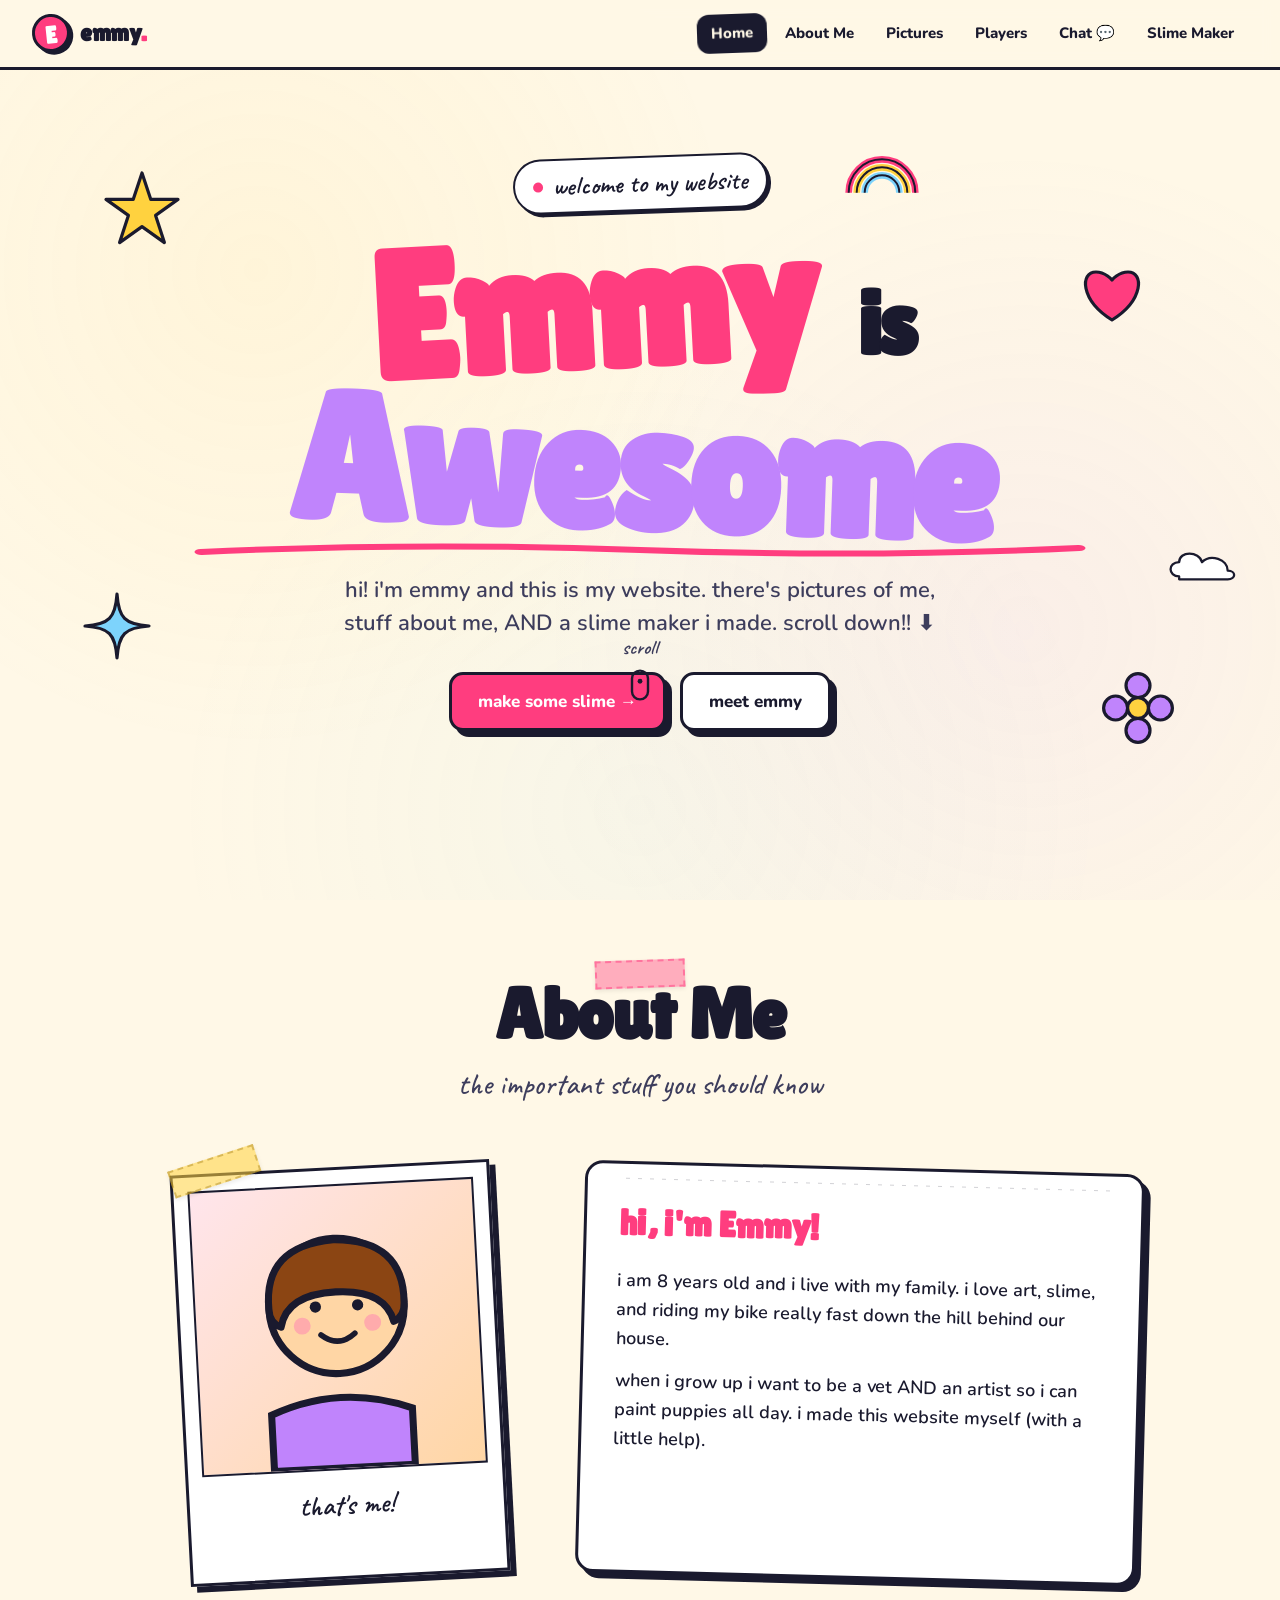
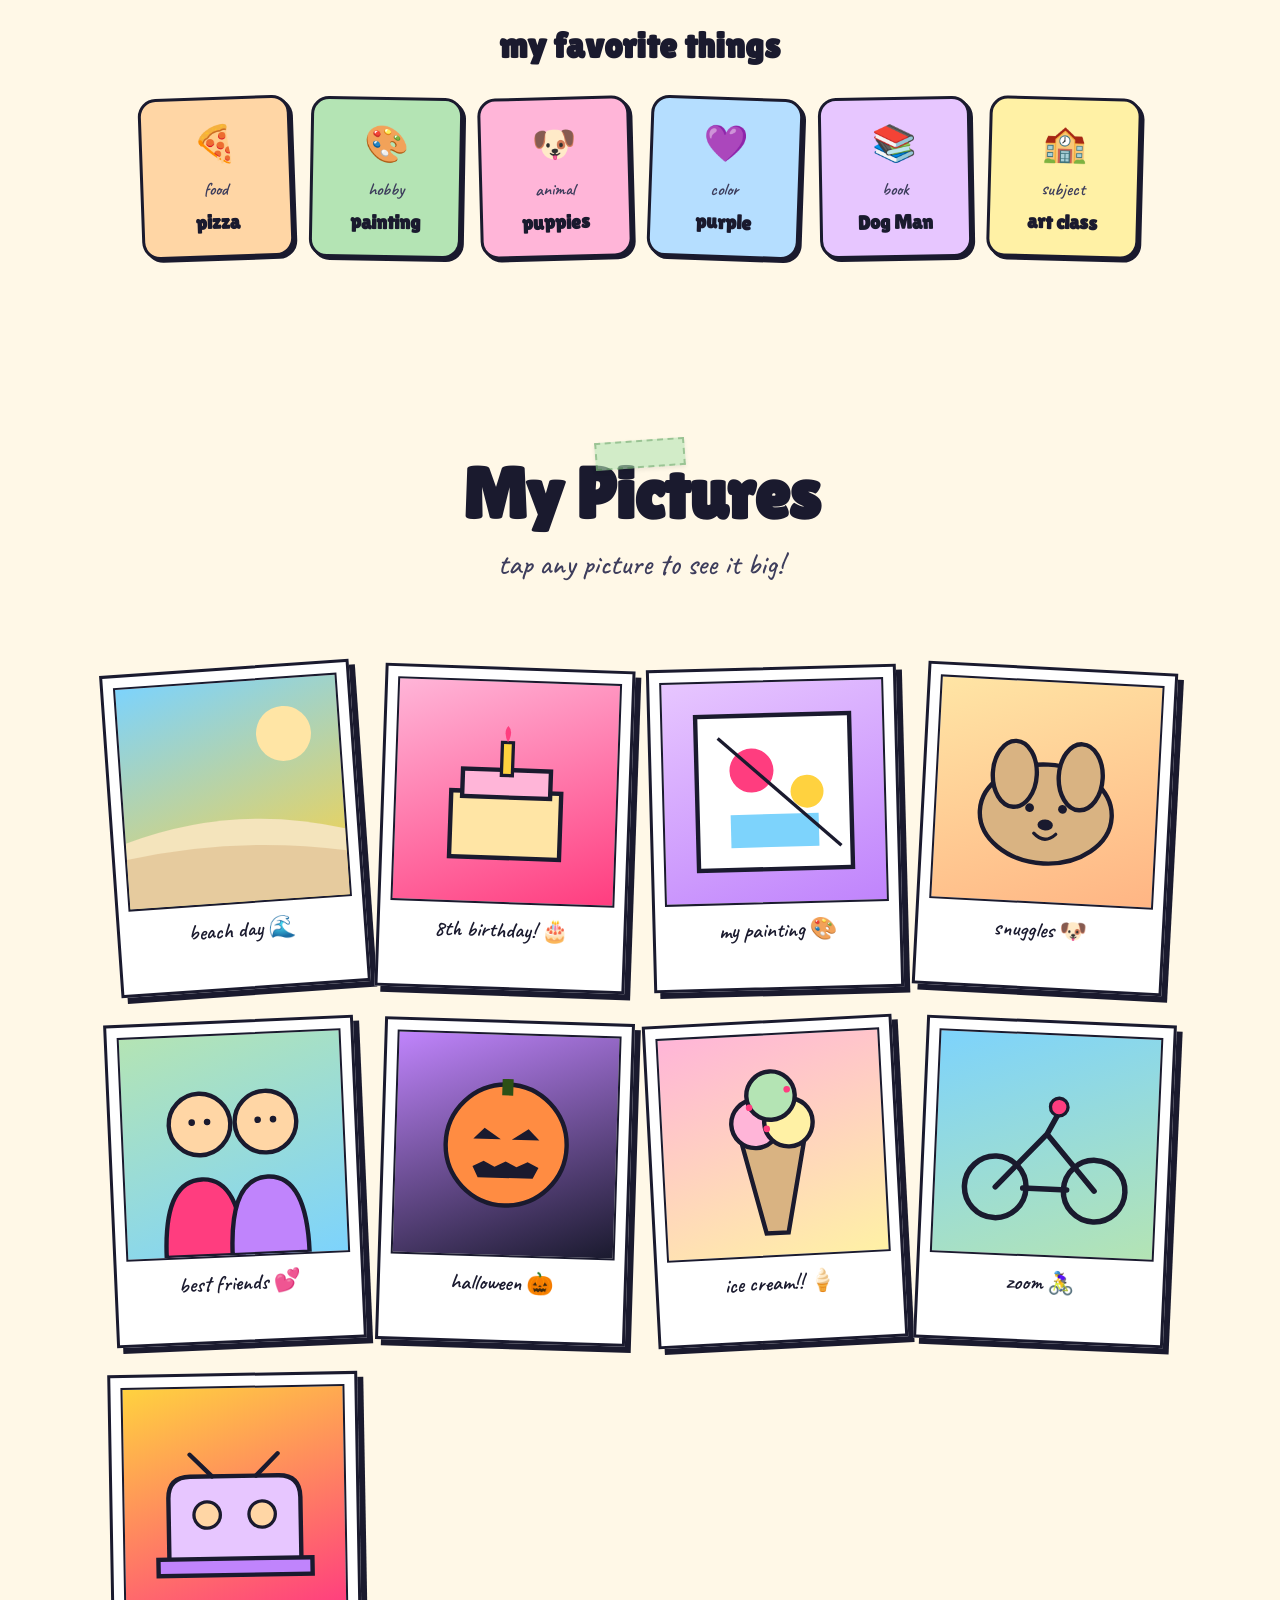
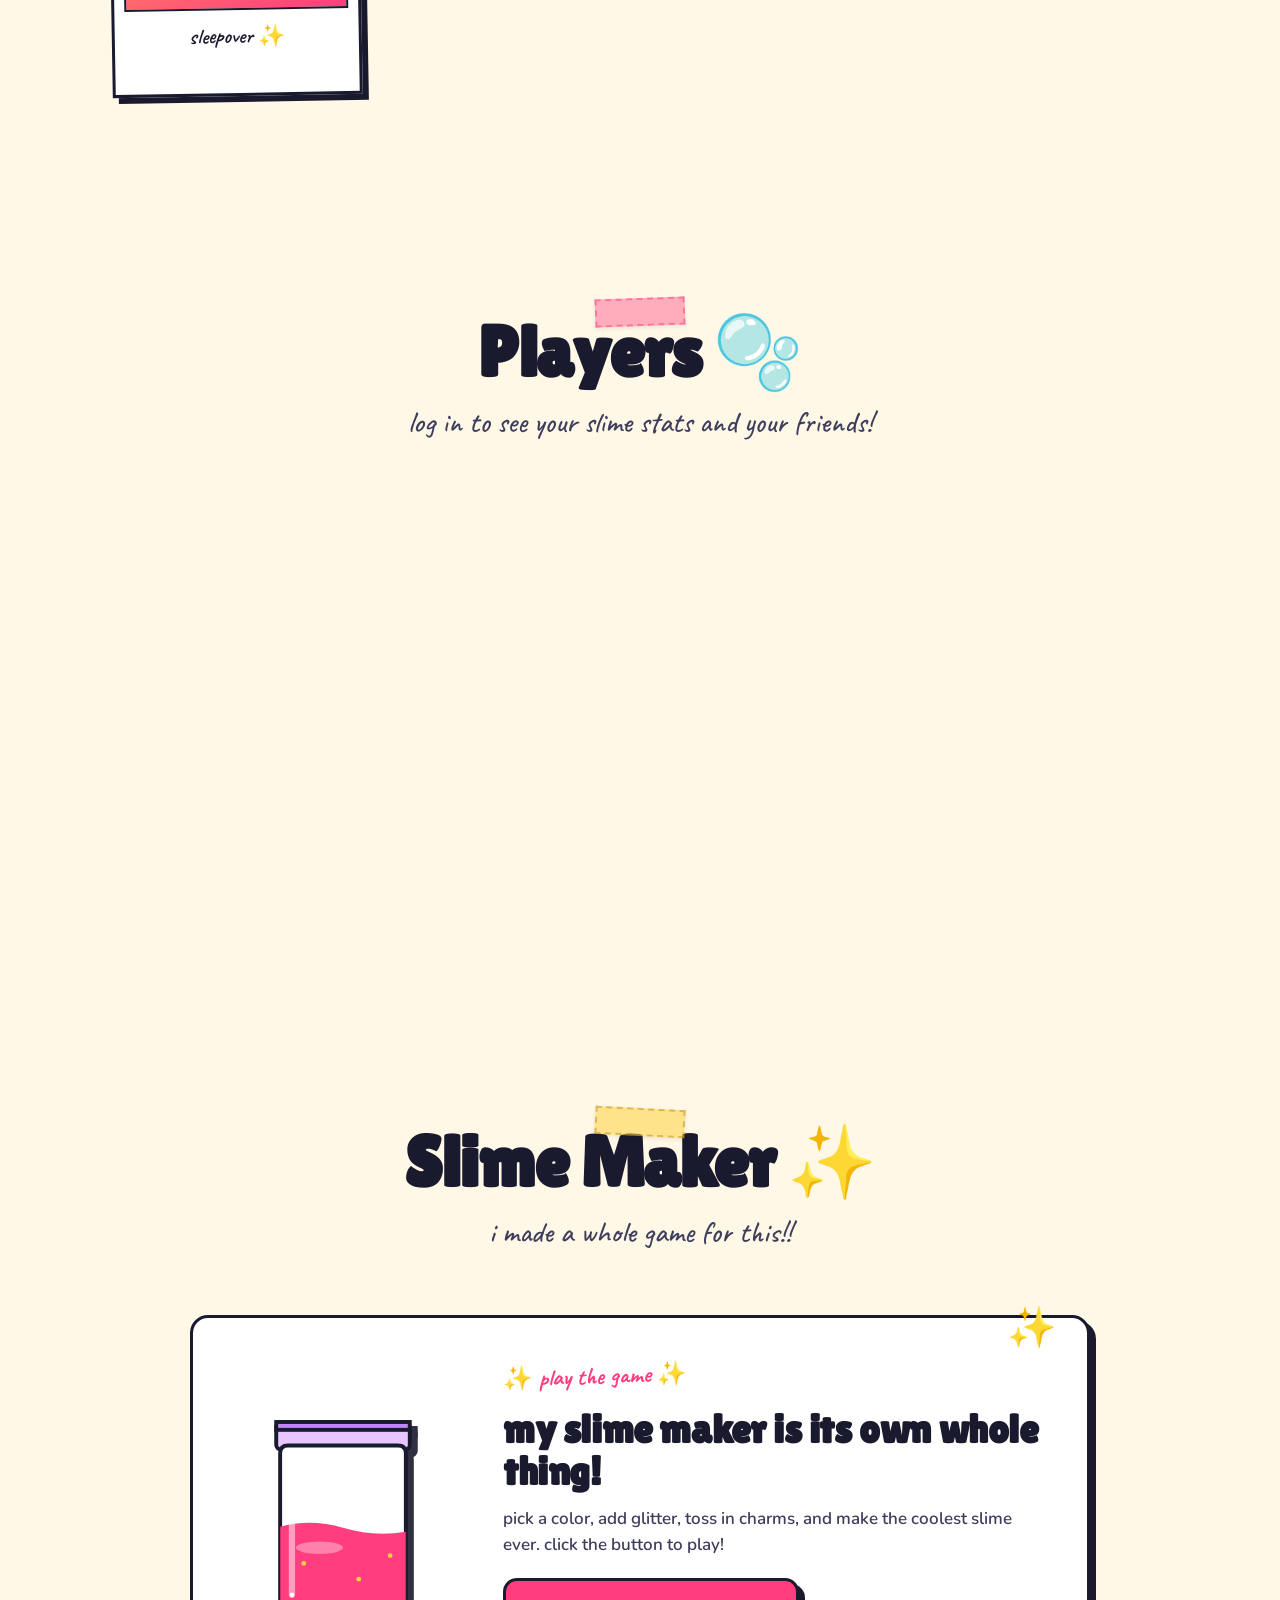
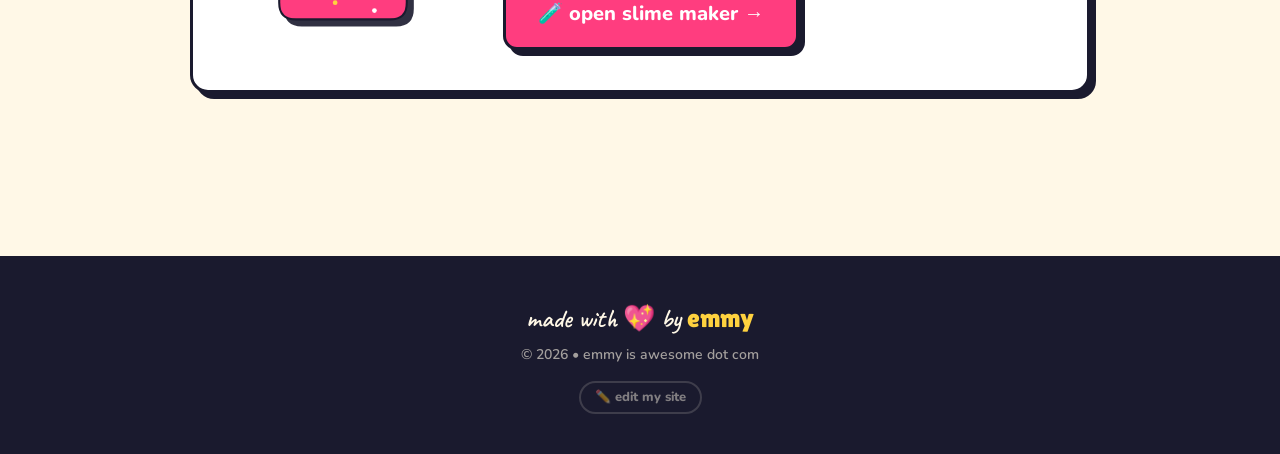
==== index.html @ 5c7ddea9 "Add realtime friends chat at /chat A Discord-style chat for logged-in friends, same name+code login," ====
<!doctype html>
<html lang="en">
<head>
<meta charset="utf-8" />
<meta name="viewport" content="width=device-width, initial-scale=1" />
<title>Emmy is Awesome ✨</title>
<link rel="preconnect" href="https://fonts.googleapis.com">
<link rel="preconnect" href="https://fonts.gstatic.com" crossorigin>
<link rel="stylesheet" href="https://fonts.googleapis.com/css2?family=Lilita+One&family=Nunito:wght@400;600;700;800&family=Caveat:wght@500;700&display=swap">
<link rel="stylesheet" href="styles.css">
</head>
<body>

<!-- Decorative paper grain -->
<div class="paper" aria-hidden="true"></div>

<!-- Nav -->
<nav class="nav">
  <a href="#home" class="nav-logo">
    <span class="nav-logo-badge">E</span>
    <span>emmy<span class="nav-logo-dot">.</span></span>
  </a>
  <ul class="nav-links">
    <li><a href="#home" data-nav="home">Home</a></li>
    <li><a href="#about" data-nav="about">About Me</a></li>
    <li><a href="#pictures" data-nav="pictures">Pictures</a></li>
    <li><a href="#players" data-nav="players">Players</a></li>
    <li><a href="/chat" data-nav="chat">Chat 💬</a></li>
    <li><a href="/slimemaker" data-nav="slime">Slime Maker</a></li>
  </ul>
  <button class="nav-toggle" aria-label="Menu">
    <span></span><span></span><span></span>
  </button>
</nav>

<!-- ============================================= HOME ============================================= -->
<section id="home" class="page page-home" data-screen-label="01 Home">
  <!-- floating stickers -->
  <div class="float-stickers" aria-hidden="true">
    <svg class="st st-star" viewBox="0 0 100 100"><path d="M50 5 L61 38 L95 38 L67 58 L78 92 L50 72 L22 92 L33 58 L5 38 L39 38 Z" fill="#FFD23F" stroke="#1a1a2e" stroke-width="4" stroke-linejoin="round"/></svg>
    <svg class="st st-heart" viewBox="0 0 100 100"><path d="M50 85 C 10 60 10 25 30 25 C 42 25 50 35 50 35 C 50 35 58 25 70 25 C 90 25 90 60 50 85 Z" fill="#FF3D7F" stroke="#1a1a2e" stroke-width="4" stroke-linejoin="round"/></svg>
    <svg class="st st-sparkle" viewBox="0 0 100 100"><path d="M50 10 C 52 40 60 48 90 50 C 60 52 52 60 50 90 C 48 60 40 52 10 50 C 40 48 48 40 50 10 Z" fill="#7DD3FC" stroke="#1a1a2e" stroke-width="4" stroke-linejoin="round"/></svg>
    <svg class="st st-flower" viewBox="0 0 100 100">
      <circle cx="50" cy="22" r="15" fill="#C084FC" stroke="#1a1a2e" stroke-width="4"/>
      <circle cx="78" cy="50" r="15" fill="#C084FC" stroke="#1a1a2e" stroke-width="4"/>
      <circle cx="50" cy="78" r="15" fill="#C084FC" stroke="#1a1a2e" stroke-width="4"/>
      <circle cx="22" cy="50" r="15" fill="#C084FC" stroke="#1a1a2e" stroke-width="4"/>
      <circle cx="50" cy="50" r="13" fill="#FFD23F" stroke="#1a1a2e" stroke-width="4"/>
    </svg>
    <svg class="st st-rainbow" viewBox="0 0 120 70">
      <path d="M10 60 A 50 50 0 0 1 110 60" fill="none" stroke="#FF3D7F" stroke-width="10"/>
      <path d="M22 60 A 38 38 0 0 1 98 60" fill="none" stroke="#FFD23F" stroke-width="10"/>
      <path d="M34 60 A 26 26 0 0 1 86 60" fill="none" stroke="#7DD3FC" stroke-width="10"/>
      <path d="M10 60 A 50 50 0 0 1 110 60 M22 60 A 38 38 0 0 1 98 60 M34 60 A 26 26 0 0 1 86 60" fill="none" stroke="#1a1a2e" stroke-width="3"/>
    </svg>
    <svg class="st st-cloud" viewBox="0 0 140 80">
      <path d="M30 60 C 10 60 10 35 30 35 C 30 15 65 15 70 35 C 85 20 115 30 115 50 C 130 50 130 65 115 65 L 30 65 Z" fill="#fff" stroke="#1a1a2e" stroke-width="4" stroke-linejoin="round"/>
    </svg>
  </div>

  <div class="home-inner">
    <p class="home-kicker">
      <span class="home-kicker-dot"></span>
      <span data-cms="home.kicker">welcome to my website</span>
    </p>
    <h1 class="home-title" aria-label="Emmy is awesome">
      <span class="word w1">Emmy</span>
      <span class="word w2">is</span>
      <span class="word w3">Awesome</span>
      <svg class="home-underline" viewBox="0 0 400 20" preserveAspectRatio="none"><path d="M5 12 Q 100 2, 200 10 T 395 8" fill="none" stroke="#FF3D7F" stroke-width="6" stroke-linecap="round"/></svg>
    </h1>
    <p class="home-sub" data-cms="home.subtitle">hi! i'm emmy and this is my website. there's pictures of me, stuff about me, AND a slime maker i made. scroll down!! ⬇</p>

    <div class="home-ctas">
      <a href="/slimemaker" class="btn btn-primary" data-cms="home.ctaPrimary">make some slime →</a>
      <a href="#about" class="btn btn-ghost" data-cms="home.ctaGhost">meet emmy</a>
    </div>

    <!-- scroll hint -->
    <div class="scroll-hint" aria-hidden="true">
      <span>scroll</span>
      <svg viewBox="0 0 24 40"><rect x="2" y="2" width="20" height="36" rx="10" fill="none" stroke="#1a1a2e" stroke-width="3"/><circle cx="12" cy="12" r="3" fill="#1a1a2e"><animate attributeName="cy" values="12;24;12" dur="1.8s" repeatCount="indefinite"/></circle></svg>
    </div>
  </div>
</section>

<!-- ============================================= ABOUT ============================================= -->
<section id="about" class="page page-about" data-screen-label="02 About">
  <div class="section-head reveal">
    <span class="tape tape-pink"></span>
    <h2 class="section-title" data-cms="about.title">About Me</h2>
    <p class="section-dek" data-cms="about.dek">the important stuff you should know</p>
  </div>

  <div class="about-grid">
    <!-- Big polaroid -->
    <div class="about-photo reveal" style="--r: -3deg">
      <div class="polaroid">
        <div class="polaroid-img" data-cms-img="about.polaroidImage" style="background: linear-gradient(135deg,#FFE5EC,#FFD6A5);">
          <svg viewBox="0 0 200 200" class="placeholder-girl">
            <circle cx="100" cy="85" r="48" fill="#FFD6A5" stroke="#1a1a2e" stroke-width="5"/>
            <path d="M52 85 Q 50 40 100 38 Q 150 40 148 85 Q 148 95 140 98 Q 135 75 100 75 Q 65 75 60 98 Q 52 95 52 85 Z" fill="#8B4513" stroke="#1a1a2e" stroke-width="5" stroke-linejoin="round"/>
            <circle cx="85" cy="85" r="4" fill="#1a1a2e"/>
            <circle cx="115" cy="85" r="4" fill="#1a1a2e"/>
            <path d="M88 105 Q 100 115 112 105" fill="none" stroke="#1a1a2e" stroke-width="4" stroke-linecap="round"/>
            <circle cx="75" cy="98" r="6" fill="#FF99B0" opacity="0.7"/>
            <circle cx="125" cy="98" r="6" fill="#FF99B0" opacity="0.7"/>
            <path d="M50 200 L 50 160 Q 100 140 150 160 L 150 200 Z" fill="#C084FC" stroke="#1a1a2e" stroke-width="5"/>
          </svg>
        </div>
        <p class="polaroid-caption" data-cms="about.polaroidCaption">that's me!</p>
      </div>
      <span class="tape tape-yellow tl"></span>
    </div>

    <!-- Bio card -->
    <div class="bio-card reveal" style="--r: 1.5deg">
      <h3 data-cms="about.heading">hi, i'm Emmy!</h3>
      <p data-cms="about.bio1">i am 8 years old and i live with my family. i love art, slime, and riding my bike really fast down the hill behind our house.</p>
      <p data-cms="about.bio2">when i grow up i want to be a vet AND an artist so i can paint puppies all day. i made this website myself (with a little help).</p>
    </div>

    <!-- Favorites grid -->
    <div class="favorites reveal">
      <h3 class="fav-title" data-cms="about.favTitle">my favorite things</h3>
      <div class="fav-grid">
        <div class="fav" style="--c:#FFD6A5; --r:-2deg"><span class="fav-emoji" data-cms="about.favs.0.emoji">🍕</span><span class="fav-label" data-cms="about.favs.0.label">food</span><span class="fav-value" data-cms="about.favs.0.value">pizza</span></div>
        <div class="fav" style="--c:#B4E4B4; --r:1deg"><span class="fav-emoji" data-cms="about.favs.1.emoji">🎨</span><span class="fav-label" data-cms="about.favs.1.label">hobby</span><span class="fav-value" data-cms="about.favs.1.value">painting</span></div>
        <div class="fav" style="--c:#FFB5D8; --r:-1.5deg"><span class="fav-emoji" data-cms="about.favs.2.emoji">🐶</span><span class="fav-label" data-cms="about.favs.2.label">animal</span><span class="fav-value" data-cms="about.favs.2.value">puppies</span></div>
        <div class="fav" style="--c:#B5DEFF; --r:2deg"><span class="fav-emoji" data-cms="about.favs.3.emoji">💜</span><span class="fav-label" data-cms="about.favs.3.label">color</span><span class="fav-value" data-cms="about.favs.3.value">purple</span></div>
        <div class="fav" style="--c:#E7C6FF; --r:-1deg"><span class="fav-emoji" data-cms="about.favs.4.emoji">📚</span><span class="fav-label" data-cms="about.favs.4.label">book</span><span class="fav-value" data-cms="about.favs.4.value">Dog Man</span></div>
        <div class="fav" style="--c:#FFF1A5; --r:1.5deg"><span class="fav-emoji" data-cms="about.favs.5.emoji">🏫</span><span class="fav-label" data-cms="about.favs.5.label">subject</span><span class="fav-value" data-cms="about.favs.5.value">art class</span></div>
      </div>
    </div>
  </div>
</section>

<!-- ============================================= PICTURES ============================================= -->
<section id="pictures" class="page page-pictures" data-screen-label="03 Pictures">
  <div class="section-head reveal">
    <span class="tape tape-mint"></span>
    <h2 class="section-title" data-cms="pictures.title">My Pictures</h2>
    <p class="section-dek" data-cms="pictures.dek">tap any picture to see it big!</p>
  </div>

  <div class="sticker-gallery">
    <!-- 9 placeholder photos with different playful backgrounds -->
    <figure class="photo reveal" style="--r:-4deg" data-caption="me at the beach!">
      <div class="photo-inner" data-cms-img="pictures.photos.0.image" style="background:linear-gradient(160deg,#7DD3FC 0%, #FFD23F 100%);">
        <svg viewBox="0 0 200 200"><circle cx="150" cy="50" r="25" fill="#FFE5A5"/><path d="M0 140 Q 100 110 200 140 L 200 200 L 0 200 Z" fill="#F4E4BC"/><path d="M0 155 Q 100 140 200 160 L 200 200 L 0 200 Z" fill="#D9B382" opacity="0.5"/></svg>
      </div>
      <figcaption data-cms="pictures.photos.0.caption">beach day 🌊</figcaption>
    </figure>

    <figure class="photo reveal" style="--r:2deg" data-caption="my birthday cake">
      <div class="photo-inner" data-cms-img="pictures.photos.1.image" style="background:linear-gradient(160deg,#FFB5D8,#FF3D7F);">
        <svg viewBox="0 0 200 200"><rect x="50" y="100" width="100" height="60" fill="#FFE5A5" stroke="#1a1a2e" stroke-width="4"/><rect x="60" y="80" width="80" height="25" fill="#FFB5D8" stroke="#1a1a2e" stroke-width="4"/><rect x="95" y="55" width="10" height="30" fill="#FFD23F" stroke="#1a1a2e" stroke-width="3"/><path d="M100 55 Q 95 45 100 40 Q 105 45 100 55 Z" fill="#FF3D7F"/></svg>
      </div>
      <figcaption data-cms="pictures.photos.1.caption">8th birthday! 🎂</figcaption>
    </figure>

    <figure class="photo reveal" style="--r:-1.5deg" data-caption="art i made">
      <div class="photo-inner" data-cms-img="pictures.photos.2.image" style="background:linear-gradient(160deg,#E7C6FF,#C084FC);">
        <svg viewBox="0 0 200 200"><rect x="30" y="30" width="140" height="140" fill="#fff" stroke="#1a1a2e" stroke-width="4"/><circle cx="80" cy="80" r="20" fill="#FF3D7F"/><circle cx="130" cy="100" r="15" fill="#FFD23F"/><rect x="60" y="120" width="80" height="30" fill="#7DD3FC"/><path d="M50 50 L 160 150" stroke="#1a1a2e" stroke-width="3"/></svg>
      </div>
      <figcaption data-cms="pictures.photos.2.caption">my painting 🎨</figcaption>
    </figure>

    <figure class="photo reveal" style="--r:3deg" data-caption="puppy snuggles">
      <div class="photo-inner" data-cms-img="pictures.photos.3.image" style="background:linear-gradient(160deg,#FFE5A5,#FFB584);">
        <svg viewBox="0 0 200 200"><ellipse cx="100" cy="120" rx="60" ry="45" fill="#D9B382" stroke="#1a1a2e" stroke-width="4"/><ellipse cx="70" cy="85" rx="20" ry="30" fill="#D9B382" stroke="#1a1a2e" stroke-width="4"/><ellipse cx="130" cy="85" rx="20" ry="30" fill="#D9B382" stroke="#1a1a2e" stroke-width="4"/><circle cx="85" cy="115" r="4" fill="#1a1a2e"/><circle cx="115" cy="115" r="4" fill="#1a1a2e"/><ellipse cx="100" cy="130" rx="7" ry="5" fill="#1a1a2e"/><path d="M90 138 Q 100 148 110 138" fill="none" stroke="#1a1a2e" stroke-width="3" stroke-linecap="round"/></svg>
      </div>
      <figcaption data-cms="pictures.photos.3.caption">snuggles 🐶</figcaption>
    </figure>

    <figure class="photo reveal" style="--r:-2.5deg" data-caption="me and my bestie">
      <div class="photo-inner" data-cms-img="pictures.photos.4.image" style="background:linear-gradient(160deg,#B4E4B4,#7DD3FC);">
        <svg viewBox="0 0 200 200"><circle cx="70" cy="80" r="28" fill="#FFD6A5" stroke="#1a1a2e" stroke-width="4"/><circle cx="130" cy="80" r="28" fill="#FFD6A5" stroke="#1a1a2e" stroke-width="4"/><path d="M35 200 Q 35 130 70 130 Q 105 130 105 200 Z" fill="#FF3D7F" stroke="#1a1a2e" stroke-width="4"/><path d="M95 200 Q 95 130 130 130 Q 165 130 165 200 Z" fill="#C084FC" stroke="#1a1a2e" stroke-width="4"/><circle cx="63" cy="78" r="3" fill="#1a1a2e"/><circle cx="77" cy="78" r="3" fill="#1a1a2e"/><circle cx="123" cy="78" r="3" fill="#1a1a2e"/><circle cx="137" cy="78" r="3" fill="#1a1a2e"/></svg>
      </div>
      <figcaption data-cms="pictures.photos.4.caption">best friends 💕</figcaption>
    </figure>

    <figure class="photo reveal" style="--r:1.8deg" data-caption="halloween!">
      <div class="photo-inner" data-cms-img="pictures.photos.5.image" style="background:linear-gradient(160deg,#C084FC,#1a1a2e);">
        <svg viewBox="0 0 200 200"><circle cx="100" cy="100" r="55" fill="#FF8C42" stroke="#1a1a2e" stroke-width="4"/><polygon points="80,85 95,95 70,95" fill="#1a1a2e"/><polygon points="120,85 130,95 105,95" fill="#1a1a2e"/><path d="M70 120 L 80 115 L 90 120 L 100 115 L 110 120 L 120 115 L 130 120 L 125 130 L 75 130 Z" fill="#1a1a2e"/><rect x="95" y="40" width="10" height="15" fill="#2d5016"/></svg>
      </div>
      <figcaption data-cms="pictures.photos.5.caption">halloween 🎃</figcaption>
    </figure>

    <figure class="photo reveal" style="--r:-3deg" data-caption="ice cream day">
      <div class="photo-inner" data-cms-img="pictures.photos.6.image" style="background:linear-gradient(160deg,#FFB5D8,#FFF1A5);">
        <svg viewBox="0 0 200 200"><path d="M70 90 L 130 90 L 110 180 L 90 180 Z" fill="#D9B382" stroke="#1a1a2e" stroke-width="4"/><circle cx="85" cy="80" r="22" fill="#FFB5D8" stroke="#1a1a2e" stroke-width="4"/><circle cx="115" cy="80" r="22" fill="#FFF1A5" stroke="#1a1a2e" stroke-width="4"/><circle cx="100" cy="55" r="22" fill="#B4E4B4" stroke="#1a1a2e" stroke-width="4"/><circle cx="80" cy="65" r="3" fill="#FF3D7F"/><circle cx="115" cy="50" r="3" fill="#FF3D7F"/><circle cx="95" cy="85" r="3" fill="#FF3D7F"/></svg>
      </div>
      <figcaption data-cms="pictures.photos.6.caption">ice cream!! 🍦</figcaption>
    </figure>

    <figure class="photo reveal" style="--r:2.5deg" data-caption="bike ride">
      <div class="photo-inner" data-cms-img="pictures.photos.7.image" style="background:linear-gradient(160deg,#7DD3FC,#B4E4B4);">
        <svg viewBox="0 0 200 200"><circle cx="55" cy="140" r="28" fill="none" stroke="#1a1a2e" stroke-width="5"/><circle cx="145" cy="140" r="28" fill="none" stroke="#1a1a2e" stroke-width="5"/><path d="M55 140 L 100 90 L 145 140 M 100 90 L 110 70 M 80 140 L 120 140" stroke="#1a1a2e" stroke-width="5" fill="none" stroke-linecap="round"/><circle cx="110" cy="65" r="8" fill="#FF3D7F" stroke="#1a1a2e" stroke-width="3"/></svg>
      </div>
      <figcaption data-cms="pictures.photos.7.caption">zoom 🚴‍♀️</figcaption>
    </figure>

    <figure class="photo reveal" style="--r:-1deg" data-caption="sleepover squad">
      <div class="photo-inner" data-cms-img="pictures.photos.8.image" style="background:linear-gradient(160deg,#FFD23F,#FF3D7F);">
        <svg viewBox="0 0 200 200"><path d="M40 160 L 40 100 Q 40 80 60 80 L 140 80 Q 160 80 160 100 L 160 160 Z" fill="#E7C6FF" stroke="#1a1a2e" stroke-width="4"/><rect x="30" y="155" width="140" height="15" fill="#C084FC" stroke="#1a1a2e" stroke-width="4"/><circle cx="75" cy="115" r="12" fill="#FFD6A5" stroke="#1a1a2e" stroke-width="3"/><circle cx="125" cy="115" r="12" fill="#FFD6A5" stroke="#1a1a2e" stroke-width="3"/><path d="M60 60 L 80 80 M 120 80 L 140 60" stroke="#1a1a2e" stroke-width="4" stroke-linecap="round"/></svg>
      </div>
      <figcaption data-cms="pictures.photos.8.caption">sleepover ✨</figcaption>
    </figure>
  </div>
</section>

<!-- ============================================= SLIME ============================================= -->
<!-- ============================================= PLAYERS ============================================= -->
<section id="players" class="page page-players" data-screen-label="04 Players">
  <div class="section-head reveal">
    <span class="tape tape-pink"></span>
    <h2 class="section-title" data-cms="players.title">Players 🫧</h2>
    <p class="section-dek" data-cms="players.dek">log in to see your slime stats and your friends!</p>
  </div>

  <!-- Logged out: same login as the slime game -->
  <div id="players-signin" class="players-card reveal" hidden>
    <h3 class="players-card-title">log in to play &amp; see friends 🌈</h3>
    <p class="players-card-sub">use the same name &amp; code as the slime game!</p>
    <form id="login-form" class="login-form" autocomplete="off">
      <label class="login-label">your name
        <input id="login-username" type="text" maxlength="20" autocapitalize="off"
               autocorrect="off" spellcheck="false" placeholder="pick a name" />
      </label>
      <label class="login-label">secret 4-number code
        <input id="login-code" type="text" inputmode="numeric" pattern="\d*"
               maxlength="4" placeholder="••••" />
      </label>
      <p id="login-error" class="login-error" hidden></p>
      <button type="submit" class="btn btn-primary" id="login-btn">let's go! →</button>
    </form>
    <p class="players-card-note">new here? just type a name and a 4-number code to make an account 💜</p>
  </div>

  <!-- Logged in: your stats + everyone's profiles -->
  <div id="players-app" hidden>
    <div id="me-card" class="me-card reveal"></div>
    <h3 class="players-friends-title">everyone's slimes 🌈</h3>
    <div id="players-grid" class="players-grid"></div>
  </div>
</section>

<section id="slime" class="page page-slime" data-screen-label="05 Slime Maker">
  <div class="section-head reveal">
    <span class="tape tape-yellow"></span>
    <h2 class="section-title" data-cms="slime.title">Slime Maker ✨</h2>
    <p class="section-dek" data-cms="slime.dek">i made a whole game for this!!</p>
  </div>

  <div class="slime-cta reveal">
    <!-- Decorative jar -->
    <div class="slime-cta-jar" aria-hidden="true">
      <svg viewBox="0 0 280 340" preserveAspectRatio="xMidYMid meet">
        <defs>
          <clipPath id="jarClip">
            <path d="M60 110 Q 60 100 70 100 L 210 100 Q 220 100 220 110 L 220 300 Q 220 320 200 320 L 80 320 Q 60 320 60 300 Z"/>
          </clipPath>
        </defs>
        <rect x="55" y="70" width="170" height="35" rx="6" fill="#E7C6FF" stroke="#1a1a2e" stroke-width="5"/>
        <rect x="55" y="70" width="170" height="10" fill="#C084FC" stroke="#1a1a2e" stroke-width="5"/>
        <path d="M60 110 Q 60 100 70 100 L 210 100 Q 220 100 220 110 L 220 300 Q 220 320 200 320 L 80 320 Q 60 320 60 300 Z" fill="#fff" stroke="#1a1a2e" stroke-width="5"/>
        <g clip-path="url(#jarClip)">
          <path d="M 40 200 Q 80 180 140 195 Q 200 210 240 195 L 240 340 L 40 340 Z" fill="#FF3D7F">
            <animate attributeName="d"
              values="M 40 200 Q 80 180 140 195 Q 200 210 240 195 L 240 340 L 40 340 Z;
                      M 40 210 Q 90 190 140 205 Q 190 220 240 205 L 240 340 L 40 340 Z;
                      M 40 200 Q 80 180 140 195 Q 200 210 240 195 L 240 340 L 40 340 Z"
              dur="4s" repeatCount="indefinite"/>
          </path>
          <ellipse cx="110" cy="230" rx="30" ry="8" fill="#fff" opacity="0.35"/>
          <circle cx="90" cy="250" r="3" fill="#FFD23F"/>
          <circle cx="160" cy="270" r="3" fill="#FFD23F"/>
          <circle cx="130" cy="300" r="3" fill="#FFD23F"/>
          <circle cx="200" cy="240" r="3" fill="#FFD23F"/>
          <circle cx="75" cy="290" r="3" fill="#fff"/>
          <circle cx="180" cy="310" r="3" fill="#fff"/>
        </g>
        <path d="M 75 130 L 75 290" stroke="#fff" stroke-width="8" opacity="0.5" stroke-linecap="round"/>
      </svg>
    </div>

    <div class="slime-cta-copy">
      <p class="slime-cta-kicker" data-cms="slime.ctaKicker">✨ play the game ✨</p>
      <h3 class="slime-cta-title" data-cms="slime.ctaTitle">my slime maker is its own whole thing!</h3>
      <p class="slime-cta-text" data-cms="slime.ctaText">pick a color, add glitter, toss in charms, and make the coolest slime ever. click the button to play!</p>
      <a href="/slimemaker" class="btn btn-primary btn-big slime-cta-btn" data-cms="slime.ctaBtn">🧪 open slime maker →</a>
    </div>
  </div>
</section>

<!-- ============================================= FOOTER ============================================= -->
<footer class="footer">
  <div class="footer-inner">
    <p class="footer-sig">made with <span class="heart">💖</span> by <strong>emmy</strong></p>
    <p class="footer-year" data-cms="footer.year">© 2026 • emmy is awesome dot com</p>
    <a class="footer-edit" href="/admin">✏️ edit my site</a>
  </div>
</footer>

<!-- Lightbox -->
<div class="lightbox" id="lightbox" role="dialog" aria-hidden="true">
  <button class="lightbox-close" aria-label="Close">✕</button>
  <div class="lightbox-content"></div>
</div>

<!-- Player profile modal -->
<div class="player-modal" id="player-modal" role="dialog" aria-hidden="true">
  <div class="player-modal-card">
    <button class="player-modal-close" aria-label="Close">✕</button>
    <div id="player-modal-body"></div>
  </div>
</div>


<script>
// ============ NAV ============
const toggle = document.querySelector('.nav-toggle');
const navLinksEl = document.querySelector('.nav-links');
toggle?.addEventListener('click', () => {
  toggle.classList.toggle('open');
  navLinksEl.classList.toggle('open');
});
document.querySelectorAll('.nav-links a').forEach(a => {
  a.addEventListener('click', () => {
    toggle?.classList.remove('open');
    navLinksEl?.classList.remove('open');
  });
});

// Active section highlighting
const sections = document.querySelectorAll('.page');
const navLinkEls = document.querySelectorAll('.nav-links a');
const activeObserver = new IntersectionObserver((entries) => {
  entries.forEach(entry => {
    if (entry.isIntersecting) {
      const id = entry.target.id;
      navLinkEls.forEach(l => l.classList.toggle('active', l.getAttribute('href') === '#' + id));
    }
  });
}, { rootMargin: '-40% 0px -50% 0px' });
sections.forEach(s => activeObserver.observe(s));

// ============ SCROLL REVEAL ============
const revealObserver = new IntersectionObserver((entries) => {
  entries.forEach(entry => {
    if (entry.isIntersecting) {
      entry.target.classList.add('in');
      revealObserver.unobserve(entry.target);
    }
  });
}, { threshold: 0.12, rootMargin: '0px 0px -60px 0px' });
document.querySelectorAll('.reveal').forEach(el => revealObserver.observe(el));

// ============ LIGHTBOX ============
const lightbox = document.getElementById('lightbox');
const lightboxContent = lightbox.querySelector('.lightbox-content');
const lightboxClose = lightbox.querySelector('.lightbox-close');
document.querySelectorAll('.photo').forEach(photo => {
  photo.addEventListener('click', () => {
    lightboxContent.innerHTML = photo.innerHTML;
    lightbox.classList.add('open');
    lightbox.setAttribute('aria-hidden', 'false');
  });
});
function closeLightbox() {
  lightbox.classList.remove('open');
  lightbox.setAttribute('aria-hidden', 'true');
}
lightboxClose.addEventListener('click', closeLightbox);
lightbox.addEventListener('click', (e) => { if (e.target === lightbox) closeLightbox(); });
document.addEventListener('keydown', (e) => { if (e.key === 'Escape') closeLightbox(); });

// Editable text + login + friend profiles are handled by app.js (module).
</script>
<script type="module" src="app.js"></script>
</body>
</html>
---- styles.css ----
/* ============ TOKENS ============ */
:root {
  --ink: #1a1a2e;
  --ink-soft: #3d3d5c;
  --paper: #FFF8E7;
  --paper-2: #FFEFD5;
  --pink: #FF3D7F;
  --pink-soft: #FFB5D8;
  --yellow: #FFD23F;
  --yellow-soft: #FFF1A5;
  --mint: #B4E4B4;
  --sky: #7DD3FC;
  --lav: #C084FC;
  --lav-soft: #E7C6FF;
  --peach: #FFD6A5;
  --radius: 18px;
  --shadow-pop: 6px 6px 0 var(--ink);
  --shadow-pop-sm: 3px 3px 0 var(--ink);
  --shadow-soft: 0 10px 30px rgba(26,26,46,0.08);
}

* { box-sizing: border-box; }
html { scroll-behavior: smooth; }
html, body { margin: 0; padding: 0; }

body {
  font-family: 'Nunito', system-ui, sans-serif;
  color: var(--ink);
  background: var(--paper);
  line-height: 1.5;
  font-weight: 600;
  overflow-x: hidden;
}

.paper {
  position: fixed; inset: 0; pointer-events: none; z-index: 0;
  background-image:
    radial-gradient(circle at 20% 30%, rgba(255,210,63,0.08) 0, transparent 40%),
    radial-gradient(circle at 80% 70%, rgba(192,132,252,0.08) 0, transparent 40%),
    radial-gradient(circle at 50% 90%, rgba(125,211,252,0.06) 0, transparent 45%);
}

/* ============ NAV ============ */
.nav {
  position: sticky; top: 0; z-index: 100;
  display: flex; align-items: center; justify-content: space-between;
  padding: 14px 32px;
  background: rgba(255,248,231,0.92);
  backdrop-filter: blur(8px);
  -webkit-backdrop-filter: blur(8px);
  border-bottom: 3px solid var(--ink);
}
.nav-logo {
  display: flex; align-items: center; gap: 10px;
  font-family: 'Lilita One', sans-serif;
  font-size: 24px;
  color: var(--ink);
  text-decoration: none;
  letter-spacing: -0.02em;
}
.nav-logo-badge {
  display: grid; place-items: center;
  width: 38px; height: 38px; border-radius: 50%;
  background: var(--pink); color: #fff;
  border: 3px solid var(--ink);
  box-shadow: var(--shadow-pop-sm);
  transform: rotate(-6deg);
  font-family: 'Lilita One', sans-serif;
}
.nav-logo-dot { color: var(--pink); }
.nav-links {
  display: flex; gap: 4px; list-style: none; margin: 0; padding: 0;
}
.nav-links a {
  display: block;
  padding: 8px 14px;
  border-radius: 12px;
  color: var(--ink);
  text-decoration: none;
  font-weight: 800;
  font-size: 15px;
  transition: all 0.2s;
  position: relative;
}
.nav-links a:hover { background: var(--yellow-soft); transform: translateY(-1px); }
.nav-links a.active {
  background: var(--ink); color: var(--paper);
  transform: rotate(-2deg);
}
.nav-toggle {
  display: none;
  background: none; border: none; cursor: pointer;
  width: 40px; height: 40px;
  flex-direction: column; gap: 5px; justify-content: center; align-items: center;
}
.nav-toggle span { width: 24px; height: 3px; background: var(--ink); border-radius: 2px; transition: all 0.2s; }
.nav-toggle.open span:nth-child(1) { transform: translateY(8px) rotate(45deg); }
.nav-toggle.open span:nth-child(2) { opacity: 0; }
.nav-toggle.open span:nth-child(3) { transform: translateY(-8px) rotate(-45deg); }

@media (max-width: 760px) {
  .nav { padding: 12px 18px; }
  .nav-toggle { display: flex; }
  .nav-links {
    position: absolute; top: 100%; left: 0; right: 0;
    flex-direction: column; padding: 16px;
    background: var(--paper);
    border-bottom: 3px solid var(--ink);
    transform: translateY(-120%);
    transition: transform 0.3s;
  }
  .nav-links.open { transform: translateY(0); }
  .nav-links a { padding: 12px 16px; font-size: 18px; }
}

/* ============ PAGES ============ */
.page {
  position: relative;
  padding: 80px 32px 120px;
  min-height: 90vh;
}
@media (max-width: 760px) { .page { padding: 50px 20px 80px; } }

.section-head {
  text-align: center;
  margin: 0 auto 60px;
  max-width: 700px;
  position: relative;
}
.section-title {
  font-family: 'Lilita One', sans-serif;
  font-size: clamp(40px, 7vw, 72px);
  line-height: 1;
  margin: 0 0 12px;
  letter-spacing: -0.02em;
  color: var(--ink);
}
.section-dek {
  font-family: 'Caveat', cursive;
  font-size: clamp(22px, 3vw, 30px);
  margin: 0;
  color: var(--ink-soft);
  font-weight: 500;
}

/* Tape */
.tape {
  position: absolute;
  top: -18px; left: 50%;
  transform: translateX(-50%) rotate(-2deg);
  width: 90px; height: 28px;
  background: rgba(255,255,255,0.6);
  border: 2px dashed rgba(26,26,46,0.25);
  box-shadow: 0 2px 4px rgba(0,0,0,0.08);
}
.tape-pink { background: rgba(255,61,127,0.4); border-color: rgba(255,61,127,0.5); }
.tape-yellow { background: rgba(255,210,63,0.55); border-color: rgba(160,120,10,0.4); transform: translateX(-50%) rotate(3deg); }
.tape-mint { background: rgba(180,228,180,0.6); border-color: rgba(50,120,50,0.35); transform: translateX(-50%) rotate(-4deg); }
.tape-lav { background: rgba(192,132,252,0.45); border-color: rgba(90,50,140,0.35); transform: translateX(-50%) rotate(2deg); }

/* ============ HOME ============ */
.page-home {
  display: grid; place-items: center;
  min-height: 92vh;
  padding-top: 40px;
  position: relative;
}
.home-inner {
  text-align: center;
  max-width: 900px;
  position: relative;
  z-index: 2;
}
.home-kicker {
  display: inline-flex; align-items: center; gap: 10px;
  font-family: 'Caveat', cursive;
  font-size: 26px;
  color: var(--ink);
  margin: 0 0 16px;
  padding: 6px 18px;
  background: #fff;
  border: 2px solid var(--ink);
  border-radius: 999px;
  box-shadow: var(--shadow-pop-sm);
  transform: rotate(-2deg);
}
.home-kicker-dot {
  width: 10px; height: 10px; border-radius: 50%;
  background: var(--pink);
  animation: pulse 1.5s infinite;
}
@keyframes pulse { 0%,100%{transform:scale(1);opacity:1} 50%{transform:scale(1.4);opacity:0.6} }

.home-title {
  font-family: 'Lilita One', sans-serif;
  font-size: clamp(64px, 14vw, 180px);
  line-height: 0.9;
  margin: 0 0 24px;
  letter-spacing: -0.03em;
  position: relative;
  display: inline-block;
}
.home-title .word {
  display: inline-block;
  margin: 0 8px;
  animation: wobble 4s ease-in-out infinite;
}
.home-title .w1 { color: var(--pink); animation-delay: 0s; transform: rotate(-3deg); }
.home-title .w2 { color: var(--ink); animation-delay: 0.3s; font-size: 0.5em; vertical-align: middle; }
.home-title .w3 { color: var(--lav); animation-delay: 0.6s; transform: rotate(2deg); }
@keyframes wobble {
  0%, 100% { transform: translateY(0) rotate(var(--rot, 0deg)); }
  50% { transform: translateY(-8px) rotate(calc(var(--rot, 0deg) + 1deg)); }
}
.home-title .w1 { --rot: -3deg; }
.home-title .w3 { --rot: 2deg; }

.home-underline {
  position: absolute; left: 0; right: 0; bottom: -10px;
  width: 100%; height: 20px;
}

.home-sub {
  font-size: clamp(18px, 2.2vw, 22px);
  max-width: 600px;
  margin: 0 auto 32px;
  color: var(--ink-soft);
  font-weight: 600;
  text-wrap: pretty;
}

.home-ctas { display: flex; gap: 14px; justify-content: center; flex-wrap: wrap; }

/* floating stickers */
.float-stickers { position: absolute; inset: 0; pointer-events: none; z-index: 1; }
.float-stickers .st { position: absolute; width: 80px; height: 80px; animation: floaty 6s ease-in-out infinite; }
.st-star { top: 12%; left: 8%; animation-delay: 0s; }
.st-heart { top: 22%; right: 10%; animation-delay: 1s; }
.st-sparkle { bottom: 28%; left: 6%; width: 70px; height: 70px; animation-delay: 2s; }
.st-flower { bottom: 18%; right: 8%; width: 90px; height: 90px; animation-delay: 0.5s; }
.st-rainbow { top: 8%; right: 28%; width: 110px; height: auto; animation-delay: 1.5s; }
.st-cloud { top: 55%; right: 3%; width: 100px; height: auto; animation-delay: 2.5s; }
@keyframes floaty {
  0%,100% { transform: translateY(0) rotate(0deg); }
  50% { transform: translateY(-20px) rotate(8deg); }
}
@media (max-width: 760px) {
  .st-rainbow, .st-cloud { display: none; }
  .st { width: 50px !important; height: 50px !important; }
}

.scroll-hint {
  position: absolute; bottom: 30px; left: 50%;
  transform: translateX(-50%);
  display: flex; flex-direction: column; align-items: center; gap: 6px;
  font-family: 'Caveat', cursive;
  font-size: 20px;
  color: var(--ink-soft);
  animation: bounce 2s infinite;
}
.scroll-hint svg { width: 20px; height: 32px; }
@keyframes bounce { 0%,100% { transform: translateX(-50%) translateY(0); } 50% { transform: translateX(-50%) translateY(6px); } }

/* ============ BUTTONS ============ */
.btn {
  display: inline-block;
  padding: 14px 26px;
  border-radius: 14px;
  font-family: 'Nunito', sans-serif;
  font-weight: 800;
  font-size: 17px;
  text-decoration: none;
  border: 3px solid var(--ink);
  cursor: pointer;
  transition: all 0.15s;
  box-shadow: var(--shadow-pop);
}
.btn-primary { background: var(--pink); color: #fff; }
.btn-primary:hover { transform: translate(-2px, -2px); box-shadow: 8px 8px 0 var(--ink); }
.btn-primary:active { transform: translate(3px, 3px); box-shadow: 2px 2px 0 var(--ink); }
.btn-ghost { background: #fff; color: var(--ink); }
.btn-ghost:hover { background: var(--yellow-soft); transform: translate(-2px, -2px); box-shadow: 8px 8px 0 var(--ink); }
.btn-big { padding: 18px 32px; font-size: 20px; width: 100%; margin-top: 10px; }

/* ============ ABOUT ============ */
.about-grid {
  display: grid;
  grid-template-columns: 1fr 1.4fr;
  grid-template-areas: "photo bio" "fav fav";
  gap: 40px;
  max-width: 1000px;
  margin: 0 auto;
}
.about-photo { grid-area: photo; position: relative; transform: rotate(var(--r)); }
.bio-card { grid-area: bio; transform: rotate(var(--r)); }
.favorites { grid-area: fav; }

@media (max-width: 760px) {
  .about-grid { grid-template-columns: 1fr; grid-template-areas: "photo" "bio" "fav"; gap: 30px; }
}

.polaroid {
  background: #fff;
  padding: 14px 14px 50px;
  border: 3px solid var(--ink);
  box-shadow: var(--shadow-pop);
  max-width: 320px;
  margin: 0 auto;
  position: relative;
}
.polaroid-img {
  width: 100%; aspect-ratio: 1;
  border: 2px solid var(--ink);
  display: grid; place-items: center;
  overflow: hidden;
}
.polaroid-img svg { width: 100%; height: 100%; }
.polaroid-caption {
  font-family: 'Caveat', cursive;
  font-size: 28px;
  text-align: center;
  margin: 14px 0 0;
  color: var(--ink);
}
.tl { top: -16px; left: 10%; transform: rotate(-15deg); }

.bio-card {
  background: #fff;
  border: 3px solid var(--ink);
  border-radius: var(--radius);
  padding: 32px;
  box-shadow: var(--shadow-pop);
  position: relative;
}
.bio-card::before {
  content: '';
  position: absolute; top: 14px; left: 30px; right: 30px;
  height: 1px; background: repeating-linear-gradient(to right, transparent 0 8px, rgba(26,26,46,0.2) 8px 12px);
}
.bio-card h3 {
  font-family: 'Lilita One', sans-serif;
  font-size: 36px;
  margin: 0 0 16px;
  color: var(--pink);
  letter-spacing: -0.01em;
}
.bio-card p { font-size: 18px; margin: 0 0 14px; color: var(--ink); line-height: 1.6; }
.bio-card p:last-child { margin-bottom: 0; }
.hl { padding: 2px 8px; border-radius: 6px; font-weight: 800; }
.hl-pink { background: var(--pink-soft); }
.hl-yellow { background: var(--yellow-soft); }
.inline-link {
  color: var(--lav);
  text-decoration: underline wavy;
  text-decoration-thickness: 2px;
  font-weight: 800;
}

.fav-title {
  font-family: 'Lilita One', sans-serif;
  font-size: 36px;
  text-align: center;
  margin: 0 0 24px;
  color: var(--ink);
}
.fav-grid {
  display: grid;
  grid-template-columns: repeat(auto-fit, minmax(140px, 1fr));
  gap: 18px;
}
.fav {
  background: var(--c);
  border: 3px solid var(--ink);
  border-radius: var(--radius);
  padding: 18px 14px;
  text-align: center;
  box-shadow: var(--shadow-pop-sm);
  transform: rotate(var(--r));
  transition: transform 0.2s;
  display: flex; flex-direction: column; gap: 4px;
}
.fav:hover { transform: rotate(0deg) scale(1.05); }
.fav-emoji { font-size: 36px; }
.fav-label { font-family: 'Caveat', cursive; font-size: 18px; color: var(--ink-soft); }
.fav-value { font-family: 'Lilita One', sans-serif; font-size: 20px; color: var(--ink); }

/* ============ PICTURES ============ */
.sticker-gallery {
  display: grid;
  grid-template-columns: repeat(auto-fit, minmax(220px, 1fr));
  gap: 30px 20px;
  max-width: 1100px;
  margin: 0 auto;
  padding: 20px;
}
.photo {
  margin: 0;
  background: #fff;
  padding: 10px 10px 40px;
  border: 3px solid var(--ink);
  box-shadow: var(--shadow-pop);
  transform: rotate(var(--r));
  transition: transform 0.25s, box-shadow 0.25s;
  cursor: pointer;
}
.photo:hover {
  transform: rotate(0deg) scale(1.05);
  box-shadow: 10px 10px 0 var(--ink);
  z-index: 10;
}
.photo-inner {
  aspect-ratio: 1;
  border: 2px solid var(--ink);
  overflow: hidden;
  display: grid; place-items: center;
}
.photo-inner svg { width: 100%; height: 100%; }
.photo figcaption {
  font-family: 'Caveat', cursive;
  font-size: 22px;
  text-align: center;
  margin-top: 10px;
  color: var(--ink);
}

/* Lightbox */
.lightbox {
  position: fixed; inset: 0; z-index: 200;
  background: rgba(26,26,46,0.92);
  display: none;
  align-items: center; justify-content: center;
  padding: 30px;
}
.lightbox.open { display: flex; animation: fadeIn 0.2s; }
@keyframes fadeIn { from { opacity: 0 } to { opacity: 1 } }
.lightbox-content {
  max-width: 90vw; max-height: 85vh;
  background: #fff;
  padding: 20px 20px 60px;
  border: 4px solid var(--ink);
  box-shadow: var(--shadow-pop);
  animation: pop 0.3s;
}
@keyframes pop { from { transform: scale(0.7) rotate(-5deg); opacity: 0 } to { transform: scale(1) rotate(0); opacity: 1 } }
.lightbox-content .photo-inner { width: min(70vw, 500px); height: min(70vw, 500px); aspect-ratio: 1; }
.lightbox-content figcaption { font-family: 'Caveat', cursive; font-size: 32px; text-align: center; margin-top: 16px; }
.lightbox-close {
  position: absolute; top: 20px; right: 20px;
  width: 48px; height: 48px;
  border-radius: 50%;
  background: var(--pink); color: #fff;
  border: 3px solid var(--ink);
  font-size: 20px; font-weight: 800;
  cursor: pointer;
  box-shadow: var(--shadow-pop-sm);
}
.lightbox-close:hover { transform: rotate(90deg); }

/* ============ PUPPIES ============ */
.puppies-grid {
  display: grid;
  grid-template-columns: repeat(auto-fit, minmax(300px, 1fr));
  gap: 40px;
  max-width: 900px;
  margin: 0 auto;
}
.puppy-card {
  background: var(--bg);
  border: 3px solid var(--ink);
  border-radius: var(--radius);
  padding: 28px;
  box-shadow: var(--shadow-pop);
  transform: rotate(var(--r));
  transition: transform 0.25s;
  position: relative;
}
.puppy-card:hover { transform: rotate(0deg) translateY(-6px); }
.puppy-portrait {
  width: 180px; height: 180px;
  margin: 0 auto 16px;
  background: #fff;
  border: 3px solid var(--ink);
  border-radius: 50%;
  display: grid; place-items: center;
  box-shadow: inset 0 4px 12px rgba(0,0,0,0.1);
  overflow: hidden;
}
.puppy-portrait svg { width: 90%; height: 90%; }
.puppy-name {
  font-family: 'Lilita One', sans-serif;
  font-size: 40px;
  text-align: center;
  margin: 0 0 4px;
  color: var(--ink);
  letter-spacing: -0.01em;
}
.puppy-breed {
  text-align: center;
  font-family: 'Caveat', cursive;
  font-size: 22px;
  margin: 0 0 20px;
  color: var(--ink-soft);
}
.puppy-facts {
  list-style: none;
  padding: 0; margin: 0;
  display: flex; flex-direction: column; gap: 10px;
}
.puppy-facts li {
  background: #fff;
  padding: 10px 14px;
  border: 2px solid var(--ink);
  border-radius: 10px;
  font-size: 15px;
}
.puppy-facts strong { color: var(--pink); font-weight: 800; }
.puppy-badge {
  position: absolute;
  top: -14px; right: -14px;
  background: var(--yellow);
  border: 3px solid var(--ink);
  padding: 6px 14px;
  border-radius: 999px;
  font-family: 'Lilita One', sans-serif;
  font-size: 14px;
  transform: rotate(8deg);
  box-shadow: var(--shadow-pop-sm);
}

.paws {
  display: flex;
  justify-content: center;
  gap: 40px;
  margin: 60px 0 0;
  opacity: 0.3;
}
.paws svg { width: 40px; height: 40px; }
.paws svg:nth-child(odd) { transform: rotate(15deg); }
.paws svg:nth-child(even) { transform: rotate(-15deg) translateY(10px); }

/* ============ SLIME CTA ============ */
.slime-cta {
  display: grid;
  grid-template-columns: auto 1fr;
  gap: 50px;
  align-items: center;
  max-width: 900px;
  margin: 0 auto;
  background: #fff;
  border: 3px solid var(--ink);
  border-radius: var(--radius);
  padding: 40px;
  box-shadow: var(--shadow-pop);
  position: relative;
}
.slime-cta::before {
  content: '✨';
  position: absolute;
  top: -20px; right: 30px;
  font-size: 40px;
  animation: wobble 3s ease-in-out infinite;
}
@media (max-width: 760px) {
  .slime-cta { grid-template-columns: 1fr; gap: 24px; padding: 28px; text-align: center; }
}
.slime-cta-jar {
  width: 220px;
  filter: drop-shadow(6px 6px 0 rgba(26,26,46,0.9));
}
.slime-cta-jar svg { width: 100%; height: auto; }
@media (max-width: 760px) {
  .slime-cta-jar { width: 180px; margin: 0 auto; }
}
.slime-cta-copy { display: flex; flex-direction: column; gap: 14px; }
.slime-cta-kicker {
  font-family: 'Caveat', cursive;
  font-size: 24px;
  color: var(--pink);
  margin: 0;
  font-weight: 700;
  transform: rotate(-2deg);
  align-self: flex-start;
}
@media (max-width: 760px) { .slime-cta-kicker { align-self: center; } }
.slime-cta-title {
  font-family: 'Lilita One', sans-serif;
  font-size: clamp(28px, 4vw, 40px);
  line-height: 1.05;
  margin: 0;
  color: var(--ink);
  letter-spacing: -0.01em;
}
.slime-cta-text {
  font-size: 17px;
  margin: 0;
  color: var(--ink-soft);
  line-height: 1.55;
}
.slime-cta-btn { align-self: flex-start; width: auto; margin-top: 6px; }
@media (max-width: 760px) { .slime-cta-btn { align-self: center; } }
.slime-cta-note {
  font-family: 'Caveat', cursive;
  font-size: 18px;
  color: var(--ink-soft);
  margin: 4px 0 0;
  font-weight: 500;
}

/* ============ FOOTER ============ */
.footer {
  background: var(--ink);
  color: var(--paper);
  padding: 40px 20px;
  text-align: center;
  border-top: 3px solid var(--ink);
  position: relative;
  z-index: 2;
}
.footer-sig { font-family: 'Caveat', cursive; font-size: 26px; margin: 0 0 6px; }
.footer-sig strong { color: var(--yellow); font-family: 'Lilita One', sans-serif; font-weight: normal; }
.footer .heart { display: inline-block; animation: heartbeat 1.5s infinite; }
@keyframes heartbeat { 0%,100%{transform:scale(1)} 30%{transform:scale(1.2)} 60%{transform:scale(0.95)} }
.footer-year { font-size: 14px; opacity: 0.6; margin: 0; }
.footer-edit {
  display: inline-block;
  margin-top: 16px;
  font-family: 'Nunito', sans-serif;
  font-size: 13px;
  font-weight: 800;
  color: var(--paper);
  opacity: 0.45;
  text-decoration: none;
  padding: 5px 14px;
  border: 2px solid rgba(255, 248, 231, 0.35);
  border-radius: 999px;
  transition: opacity 0.15s, background 0.15s, transform 0.08s;
}
.footer-edit:hover {
  opacity: 1;
  background: var(--pink);
  border-color: var(--pink);
  transform: translateY(-1px);
}

/* ============ REVEAL ON SCROLL ============ */
.reveal {
  opacity: 0;
  transform: translateY(40px);
  transition: opacity 0.7s cubic-bezier(0.22, 1, 0.36, 1), transform 0.7s cubic-bezier(0.22, 1, 0.36, 1);
}
.reveal.in {
  opacity: 1;
  transform: translateY(0) rotate(var(--r, 0));
}

@media (prefers-reduced-motion: reduce) {
  .reveal { opacity: 1; transform: none; transition: none; }
  .home-title .word, .home-kicker-dot, .footer .heart, .st, .scroll-hint { animation: none !important; }
}

/* ============ PLAYERS ============ */
.page-players { max-width: 1000px; margin: 0 auto; }

/* Login card */
.players-card {
  max-width: 420px;
  margin: 0 auto;
  background: #fff;
  border: 3px solid var(--ink);
  border-radius: var(--radius);
  box-shadow: var(--shadow-pop);
  padding: 28px 26px 24px;
  text-align: center;
}
.players-card-title { font-family: 'Lilita One', sans-serif; font-size: 26px; margin: 0 0 4px; }
.players-card-sub { color: var(--ink-soft); font-weight: 700; margin: 0 0 20px; }
.players-card-note { color: var(--ink-soft); font-weight: 700; font-size: 13px; margin: 16px 0 0; }
.login-form { display: flex; flex-direction: column; gap: 14px; text-align: left; }
.login-label { font-family: 'Lilita One', sans-serif; font-size: 16px; letter-spacing: .3px; display: flex; flex-direction: column; gap: 6px; }
.login-form input {
  font-family: 'Nunito', sans-serif; font-size: 18px; font-weight: 700; color: var(--ink);
  border: 2.5px solid var(--ink); border-radius: 12px; padding: 12px 14px; background: var(--paper); width: 100%;
}
.login-form input:focus { outline: none; border-color: var(--pink); box-shadow: 0 0 0 3px var(--pink-soft); }
#login-code { letter-spacing: 8px; text-align: center; font-size: 22px; }
.login-error {
  margin: 0; padding: 10px 12px; font-weight: 800; font-size: 14px;
  background: var(--pink-soft); border: 2.5px solid var(--ink); border-radius: 12px;
}
.login-form .btn { margin-top: 4px; }

/* Your stats card */
.me-card {
  background: linear-gradient(135deg, var(--yellow-soft), var(--pink-soft));
  border: 3px solid var(--ink); border-radius: var(--radius); box-shadow: var(--shadow-pop);
  padding: 22px 24px; margin: 0 auto 40px; max-width: 640px;
}
.me-card-top { display: flex; align-items: center; justify-content: space-between; gap: 12px; flex-wrap: wrap; }
.me-hi { font-family: 'Lilita One', sans-serif; font-size: 28px; margin: 0; }
.signout-btn {
  font-family: 'Nunito', sans-serif; font-weight: 800; font-size: 14px; color: var(--ink);
  background: #fff; border: 2.5px solid var(--ink); border-radius: 999px; padding: 6px 14px; cursor: pointer;
  box-shadow: var(--shadow-pop-sm); transition: transform .08s;
}
.signout-btn:active { transform: translate(2px, 2px); box-shadow: 1px 1px 0 var(--ink); }
.stat-chips { display: flex; flex-wrap: wrap; gap: 8px; margin: 16px 0 0; }
.stat-chip {
  background: #fff; border: 2.5px solid var(--ink); border-radius: 999px;
  padding: 6px 13px; font-weight: 800; font-size: 14px; white-space: nowrap;
}
.me-play-btn { width: auto; display: inline-block; margin-top: 18px; margin-right: 10px; padding: 12px 22px; font-size: 17px; }

/* Friends grid */
.players-friends-title { font-family: 'Lilita One', sans-serif; font-size: 24px; text-align: center; margin: 0 0 22px; }
.players-grid {
  display: grid; grid-template-columns: repeat(auto-fill, minmax(140px, 1fr)); gap: 16px;
}
.player-tile {
  display: flex; flex-direction: column; align-items: center; gap: 8px;
  background: #fff; border: 3px solid var(--ink); border-radius: var(--radius);
  box-shadow: var(--shadow-pop-sm); padding: 18px 12px; cursor: pointer; font-family: 'Nunito', sans-serif;
  transition: transform .1s, box-shadow .1s;
}
.player-tile:hover { transform: translate(-2px, -2px); box-shadow: 5px 5px 0 var(--ink); }
.player-tile:active { transform: translate(2px, 2px); box-shadow: 1px 1px 0 var(--ink); }
.player-tile-name { font-family: 'Lilita One', sans-serif; font-size: 18px; color: var(--ink); word-break: break-word; }
.player-tile-meta { font-weight: 700; font-size: 13px; color: var(--ink-soft); }
.players-empty { text-align: center; color: var(--ink-soft); font-weight: 700; grid-column: 1 / -1; }

/* Slime blob visual */
.slime-blob {
  position: relative; display: inline-block; flex: none;
  background: var(--blob, var(--mint));
  border: 3px solid var(--ink);
  border-radius: 52% 48% 55% 45% / 55% 50% 50% 45%;
  box-shadow: inset -4px -5px 0 rgba(0,0,0,0.12);
}
.slime-blob-badges { position: absolute; top: -8px; right: -8px; font-size: 16px; line-height: 1; }

/* Player modal */
.player-modal {
  position: fixed; inset: 0; z-index: 100; display: none;
  align-items: center; justify-content: center; padding: 20px;
  background: rgba(26,26,46,0.6); backdrop-filter: blur(3px);
}
.player-modal.open { display: flex; }
.player-modal-card {
  position: relative; background: var(--paper); border: 3px solid var(--ink);
  border-radius: var(--radius); box-shadow: var(--shadow-pop); padding: 28px 24px 24px;
  max-width: 480px; width: 100%; max-height: 85vh; overflow-y: auto;
}
.player-modal-close {
  position: absolute; top: 12px; right: 12px; width: 36px; height: 36px;
  background: #fff; border: 2.5px solid var(--ink); border-radius: 999px; cursor: pointer;
  font-size: 16px; font-weight: 800; box-shadow: var(--shadow-pop-sm); line-height: 1;
}
.modal-username { font-family: 'Lilita One', sans-serif; font-size: 30px; margin: 0 8px 12px 0; }
.modal-chips { margin-bottom: 20px; }
.modal-collection-title { font-family: 'Lilita One', sans-serif; font-size: 20px; margin: 0 0 14px; }
.modal-slimes { display: grid; grid-template-columns: repeat(auto-fill, minmax(90px, 1fr)); gap: 14px; }
.modal-slime { display: flex; flex-direction: column; align-items: center; gap: 6px; }
.modal-slime-name { font-weight: 800; font-size: 13px; text-align: center; word-break: break-word; }
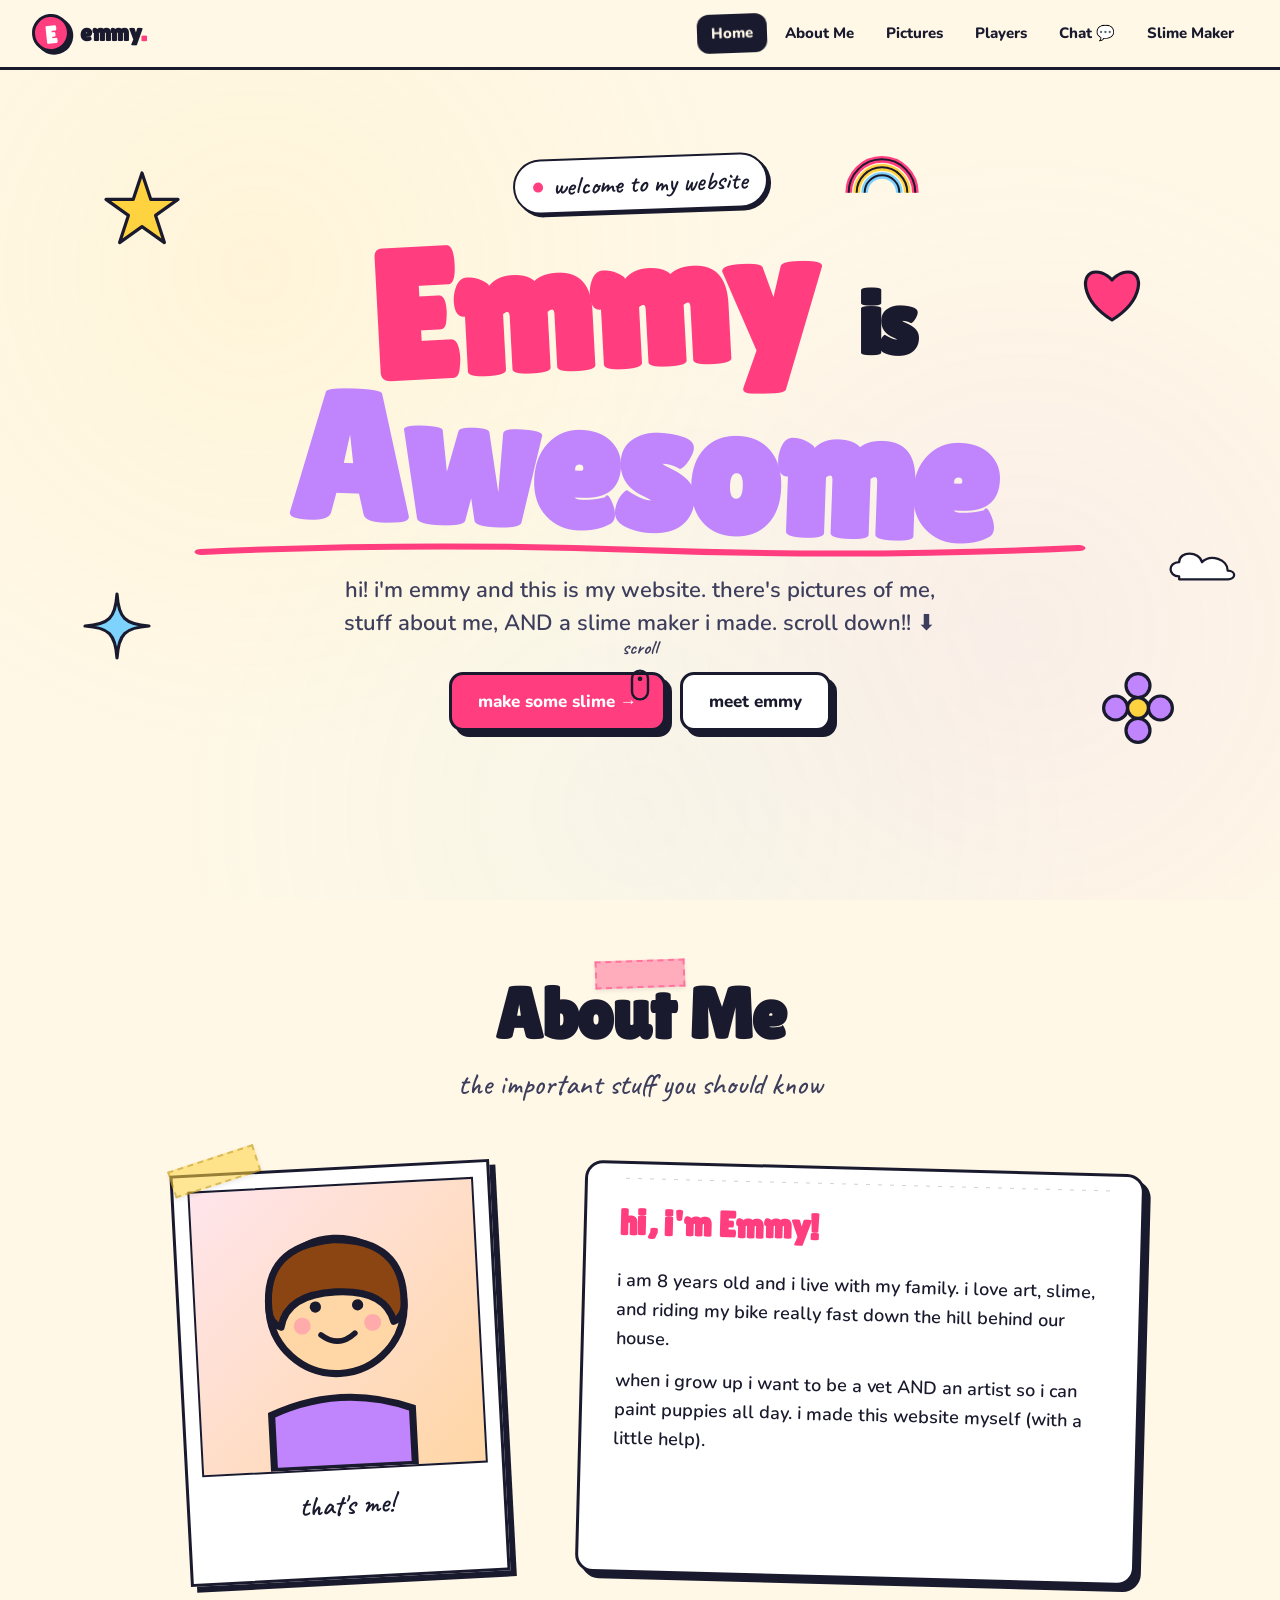
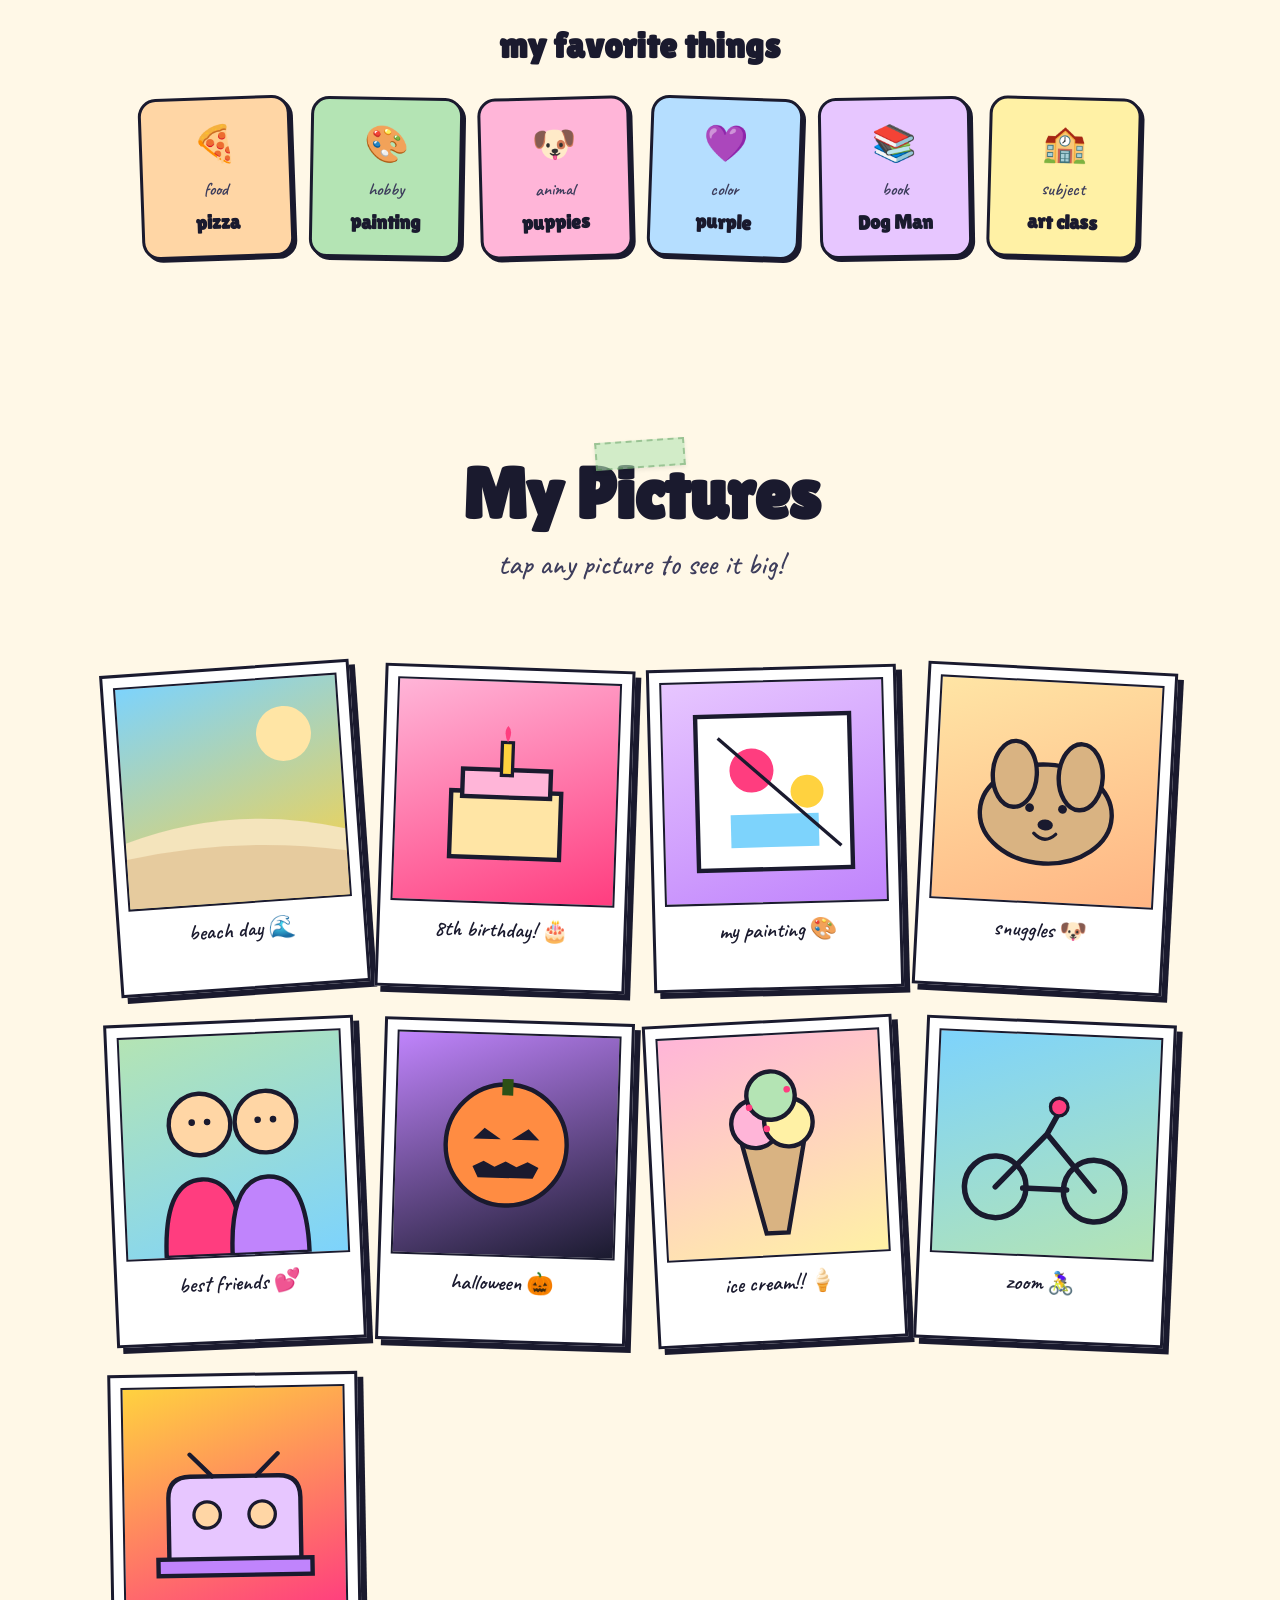
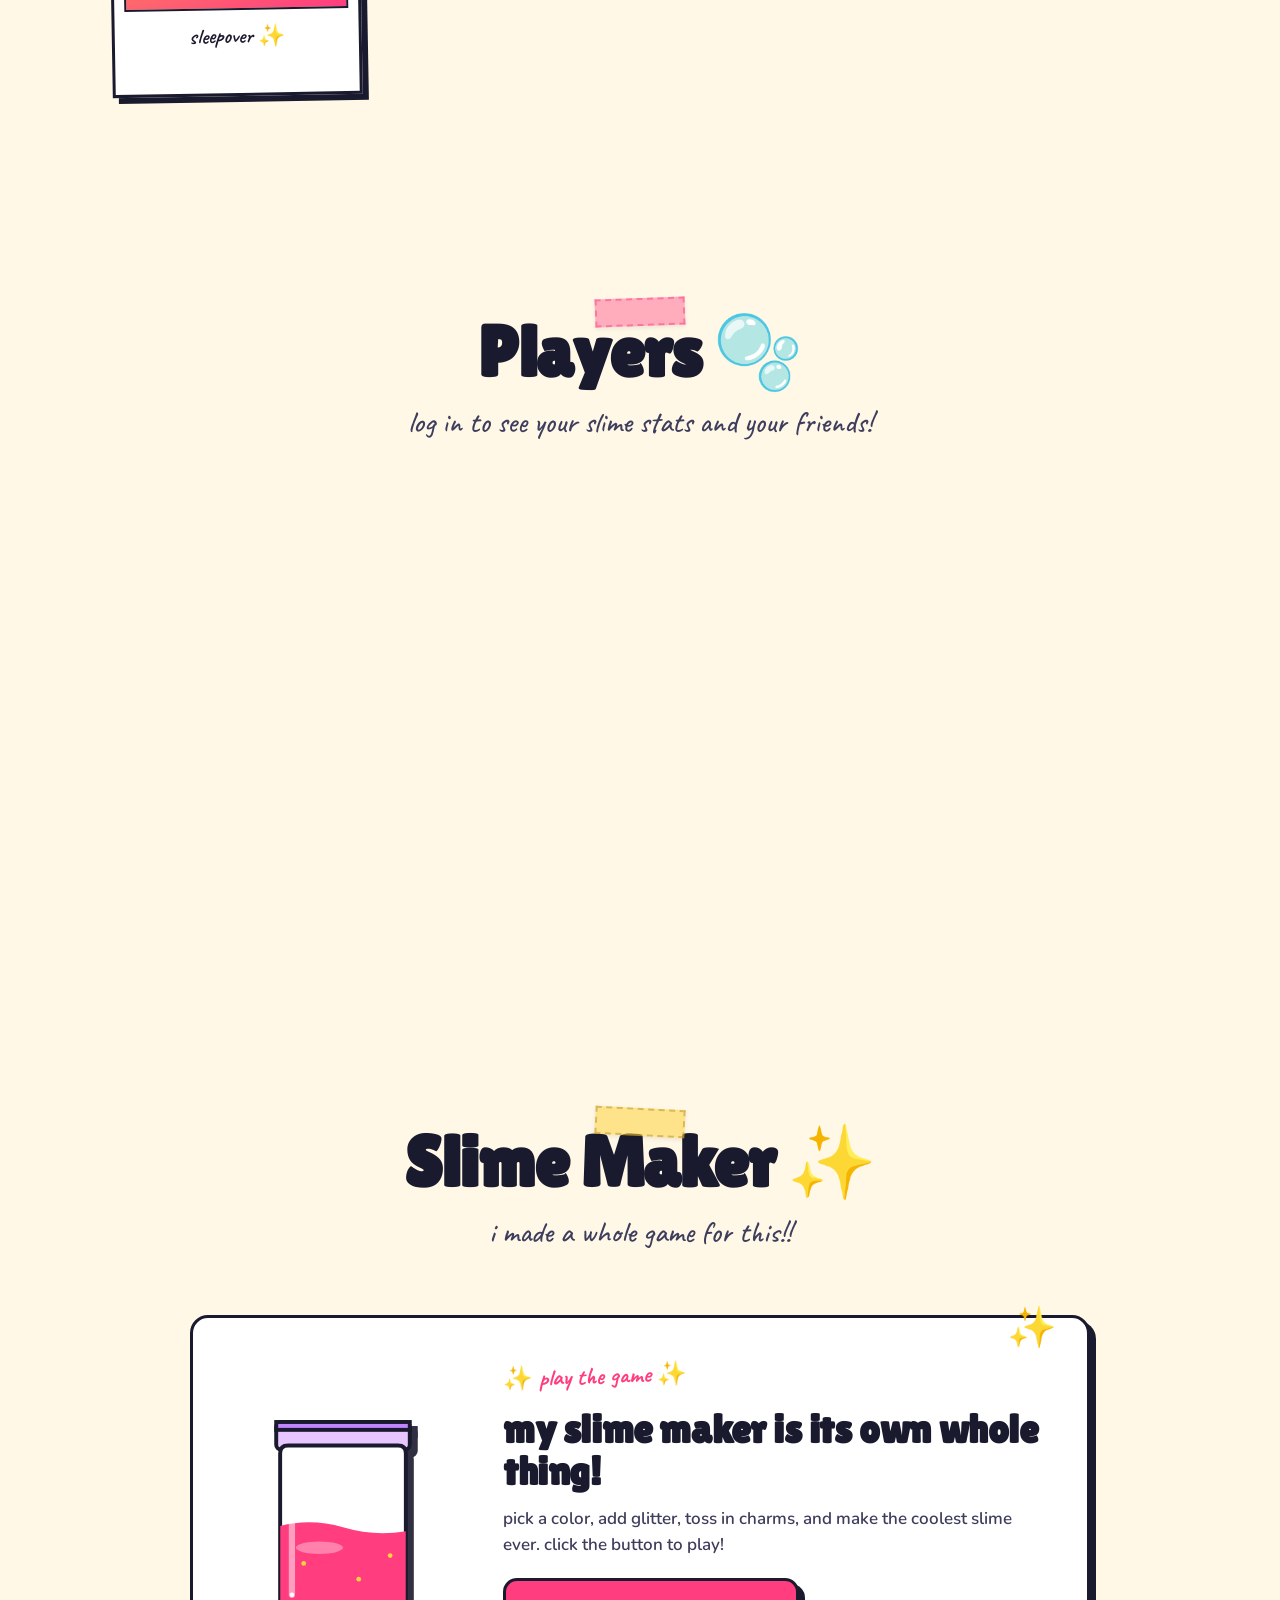
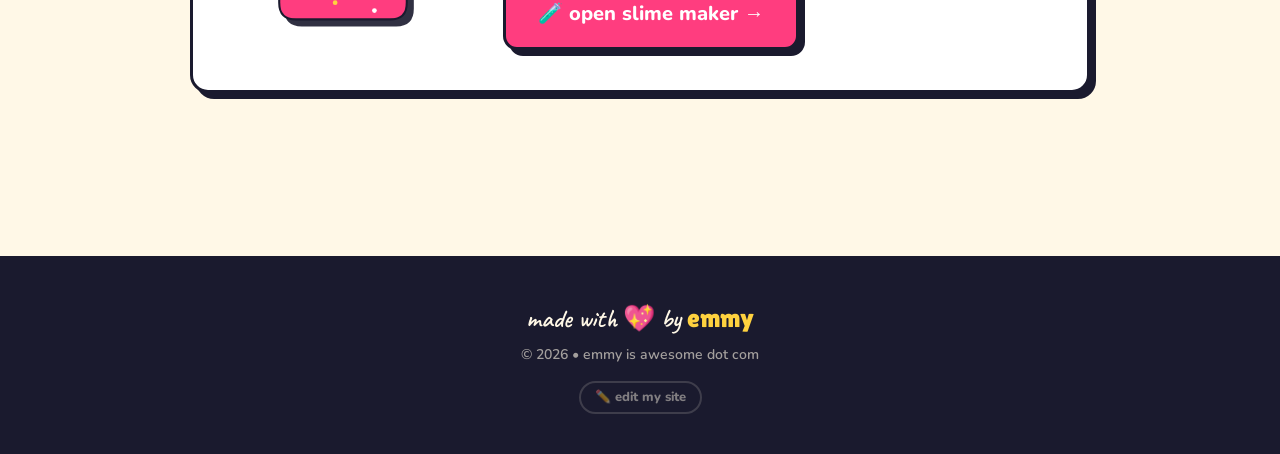
==== commit 010fcd3e: "Add explicit Create-account flow + make login strict Players card and chat login now have Log in / C" ====
--- a/index.html
+++ b/index.html
@@ -221,21 +221,29 @@
 
   <!-- Logged out: same login as the slime game -->
   <div id="players-signin" class="players-card reveal" hidden>
-    <h3 class="players-card-title">log in to play &amp; see friends 🌈</h3>
-    <p class="players-card-sub">use the same name &amp; code as the slime game!</p>
+    <div class="auth-tabs">
+      <button type="button" class="auth-tab active" data-mode="login">Log in</button>
+      <button type="button" class="auth-tab" data-mode="signup">Create account</button>
+    </div>
+    <h3 class="players-card-title" id="auth-title">log in to play &amp; chat 🌈</h3>
+    <p class="players-card-sub" id="auth-sub">use your name &amp; 4-number code</p>
     <form id="login-form" class="login-form" autocomplete="off">
       <label class="login-label">your name
         <input id="login-username" type="text" maxlength="20" autocapitalize="off"
-               autocorrect="off" spellcheck="false" placeholder="pick a name" />
+               autocorrect="off" spellcheck="false" placeholder="your name" />
       </label>
       <label class="login-label">secret 4-number code
         <input id="login-code" type="text" inputmode="numeric" pattern="\d*"
                maxlength="4" placeholder="••••" />
       </label>
+      <label class="login-label" id="confirm-wrap" hidden>type your code again
+        <input id="login-code2" type="text" inputmode="numeric" pattern="\d*"
+               maxlength="4" placeholder="••••" />
+      </label>
       <p id="login-error" class="login-error" hidden></p>
       <button type="submit" class="btn btn-primary" id="login-btn">let's go! →</button>
     </form>
-    <p class="players-card-note">new here? just type a name and a 4-number code to make an account 💜</p>
+    <p class="players-card-note">your account works in the slime game too! 💜</p>
   </div>
 
   <!-- Logged in: your stats + everyone's profiles -->
--- a/styles.css
+++ b/styles.css
@@ -675,6 +675,14 @@
 .players-card-title { font-family: 'Lilita One', sans-serif; font-size: 26px; margin: 0 0 4px; }
 .players-card-sub { color: var(--ink-soft); font-weight: 700; margin: 0 0 20px; }
 .players-card-note { color: var(--ink-soft); font-weight: 700; font-size: 13px; margin: 16px 0 0; }
+.auth-tabs { display: flex; gap: 8px; margin-bottom: 18px; }
+.auth-tab {
+  flex: 1; font-family: 'Lilita One', sans-serif; font-size: 15px; letter-spacing: .3px;
+  padding: 9px 6px; border: 2.5px solid var(--ink); border-radius: 12px; background: #fff;
+  color: var(--ink-soft); cursor: pointer; box-shadow: var(--shadow-pop-sm); transition: transform .08s, box-shadow .08s;
+}
+.auth-tab.active { background: var(--yellow); color: var(--ink); }
+.auth-tab:active { transform: translate(2px, 2px); box-shadow: 1px 1px 0 var(--ink); }
 .login-form { display: flex; flex-direction: column; gap: 14px; text-align: left; }
 .login-label { font-family: 'Lilita One', sans-serif; font-size: 16px; letter-spacing: .3px; display: flex; flex-direction: column; gap: 6px; }
 .login-form input {
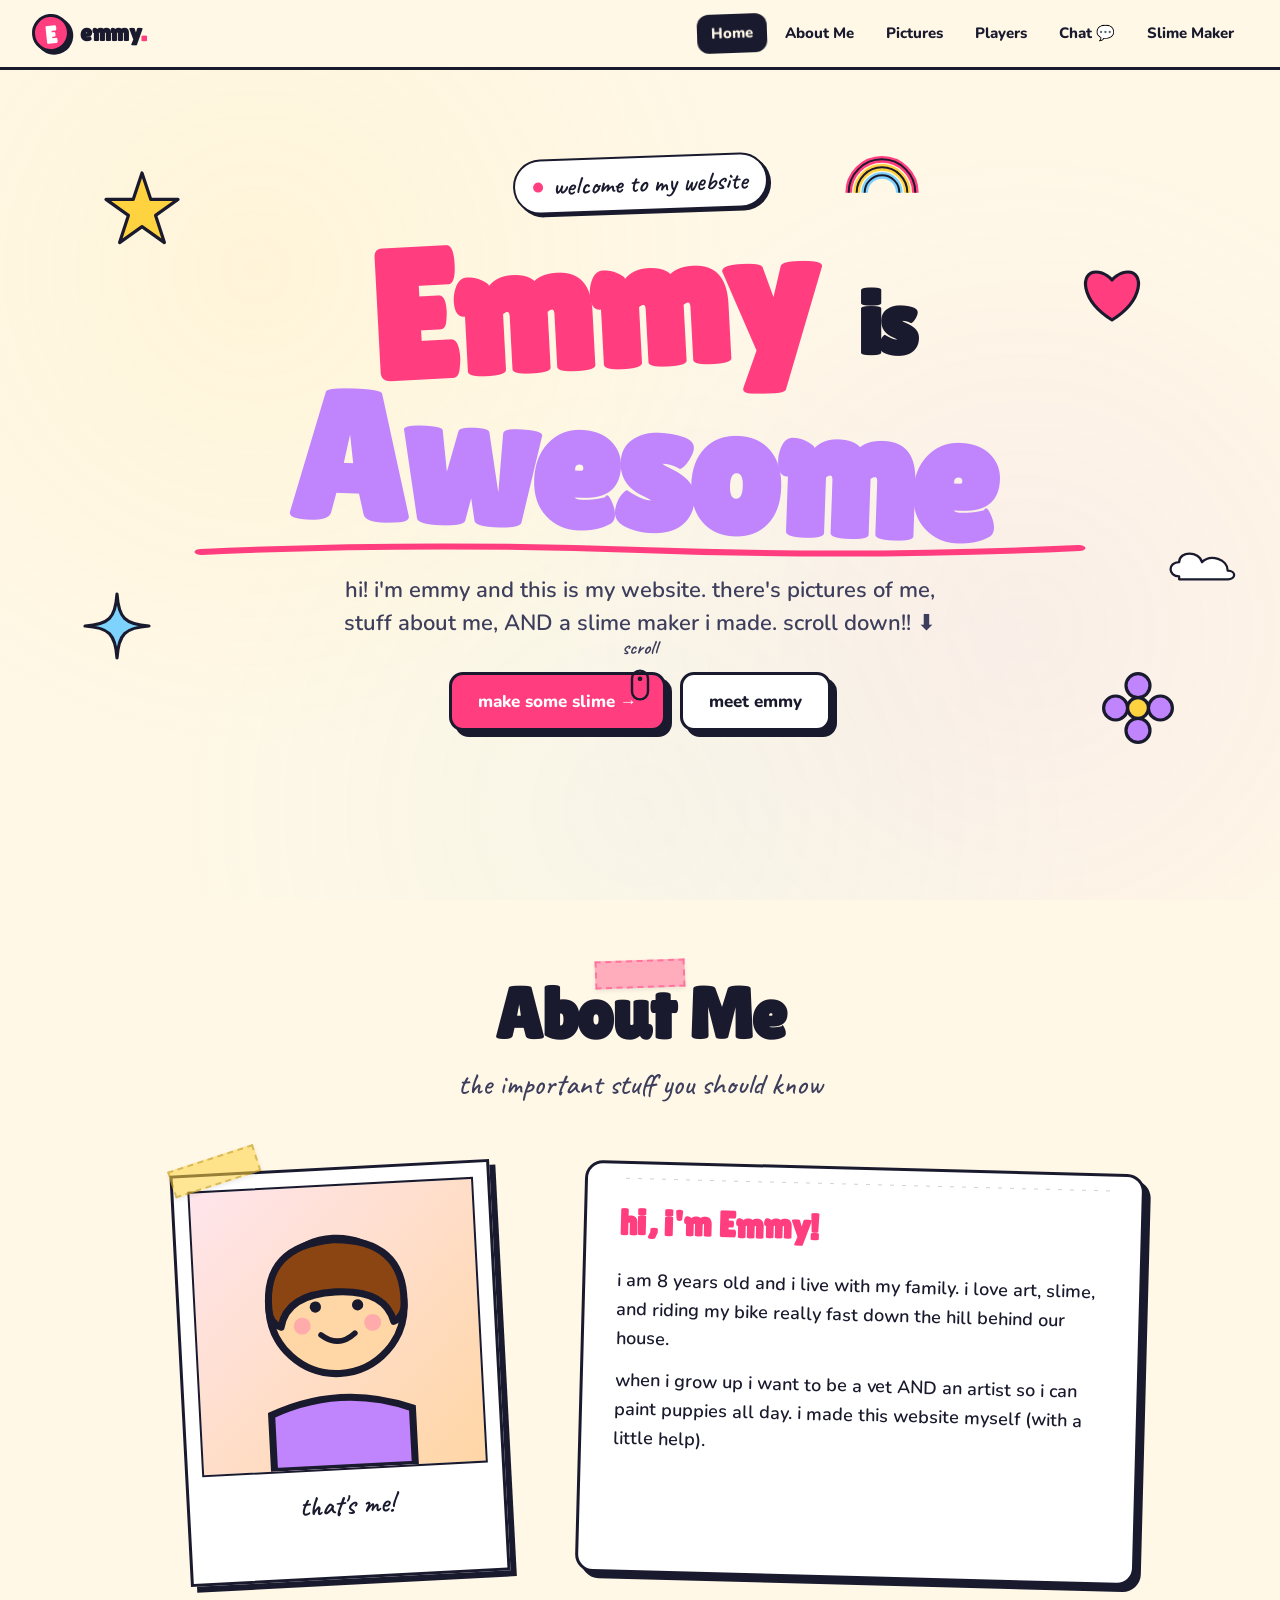
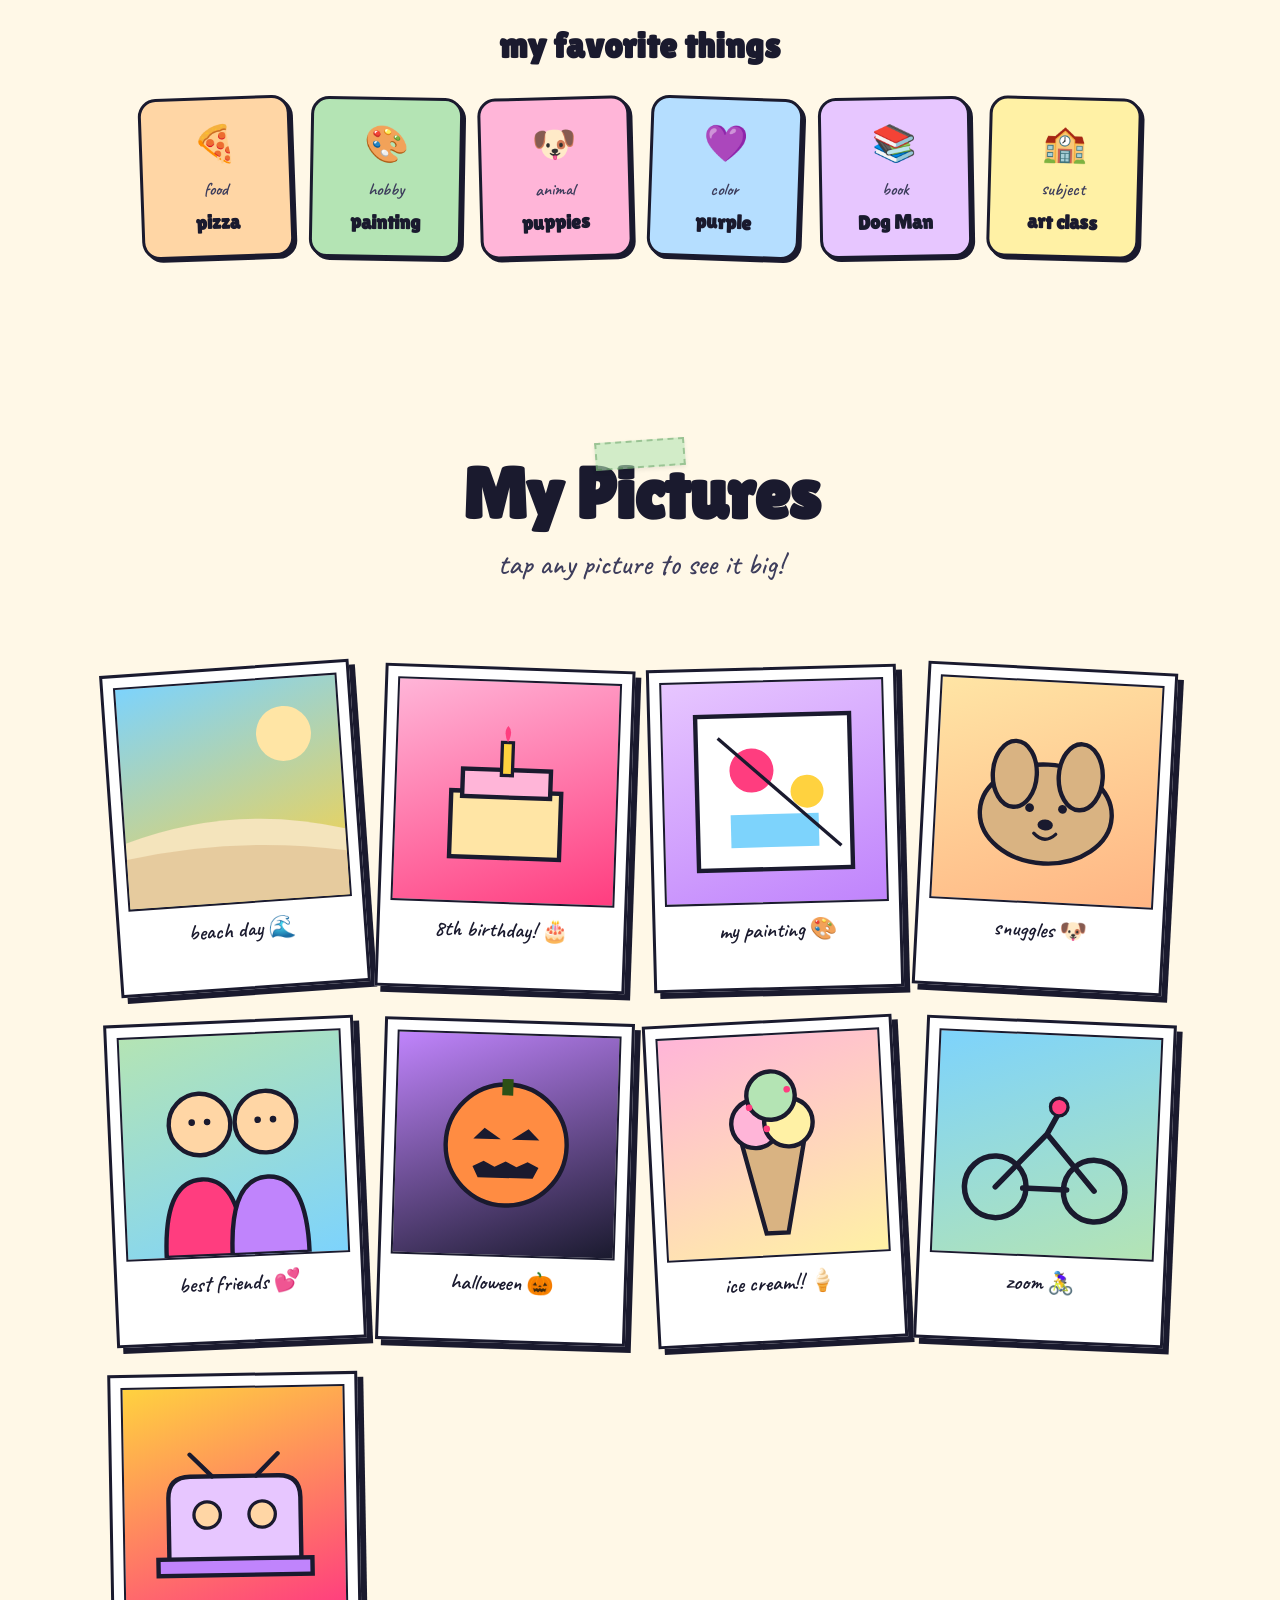
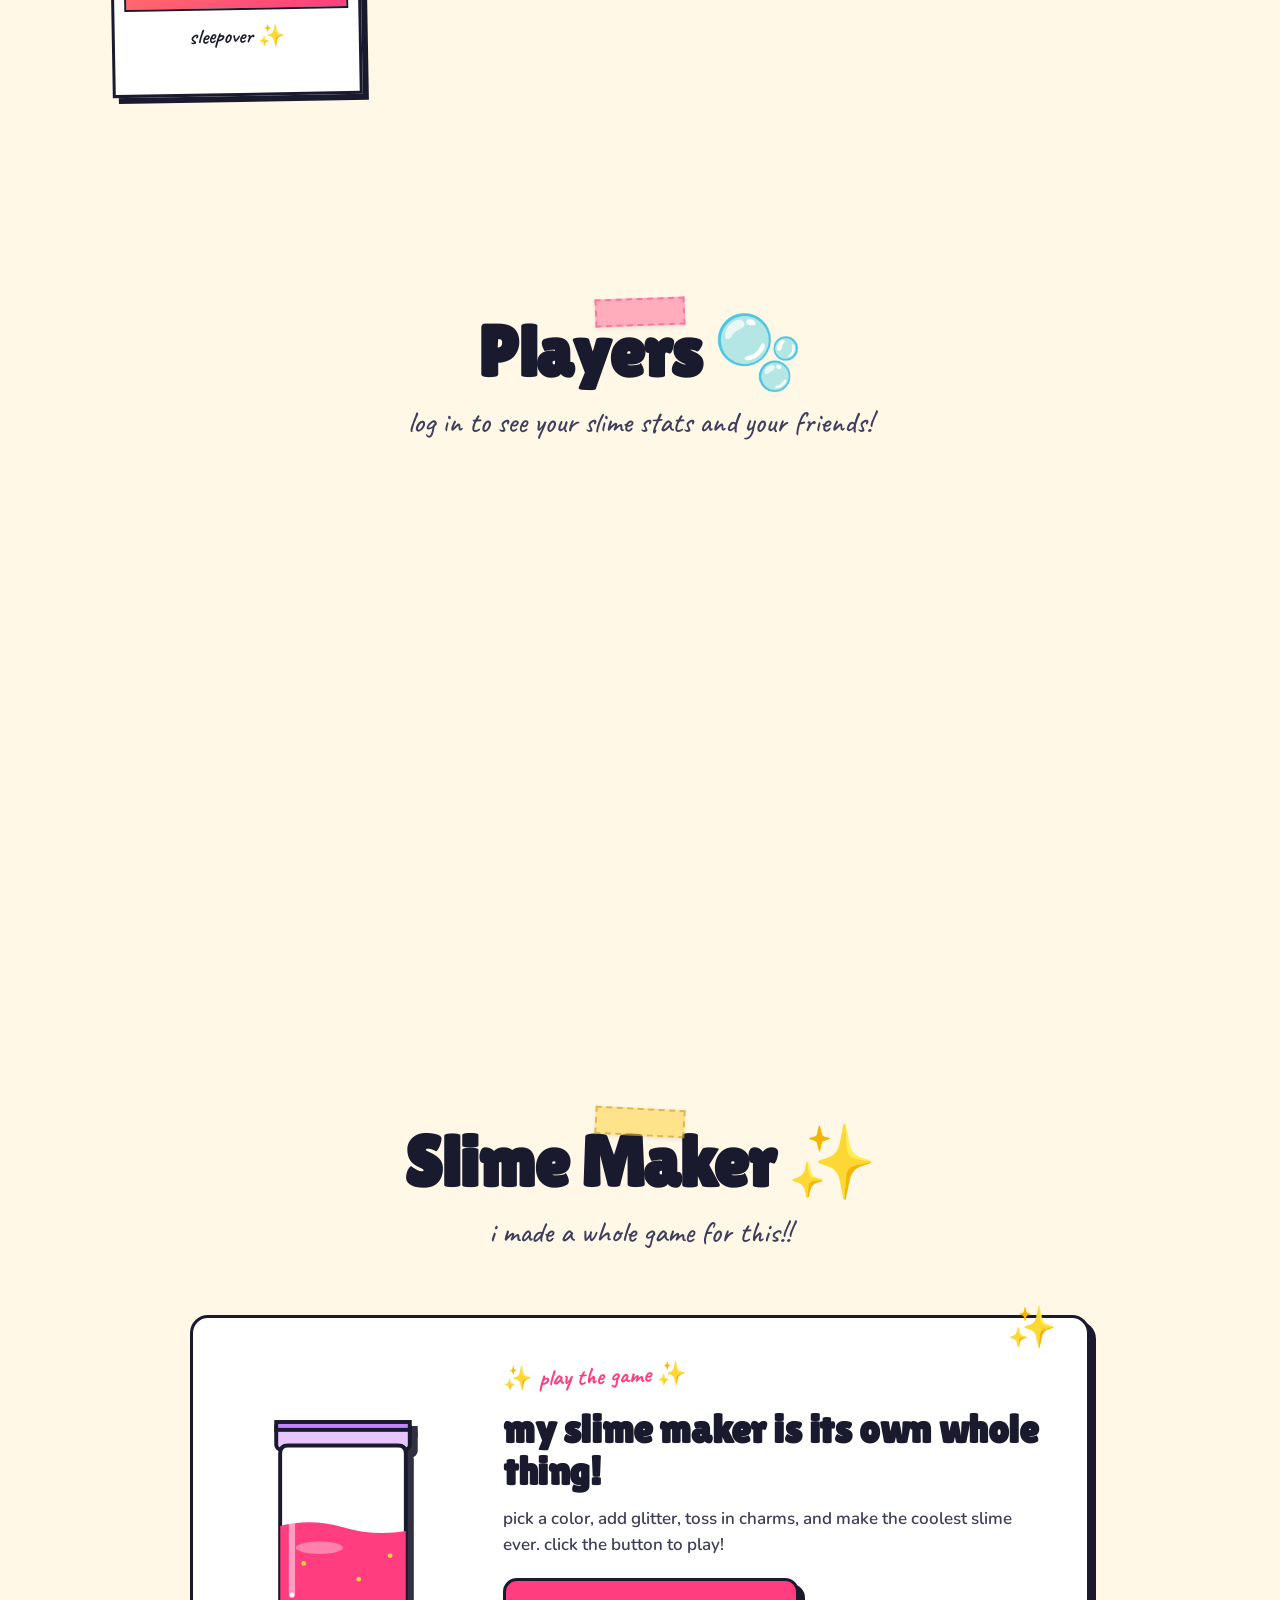
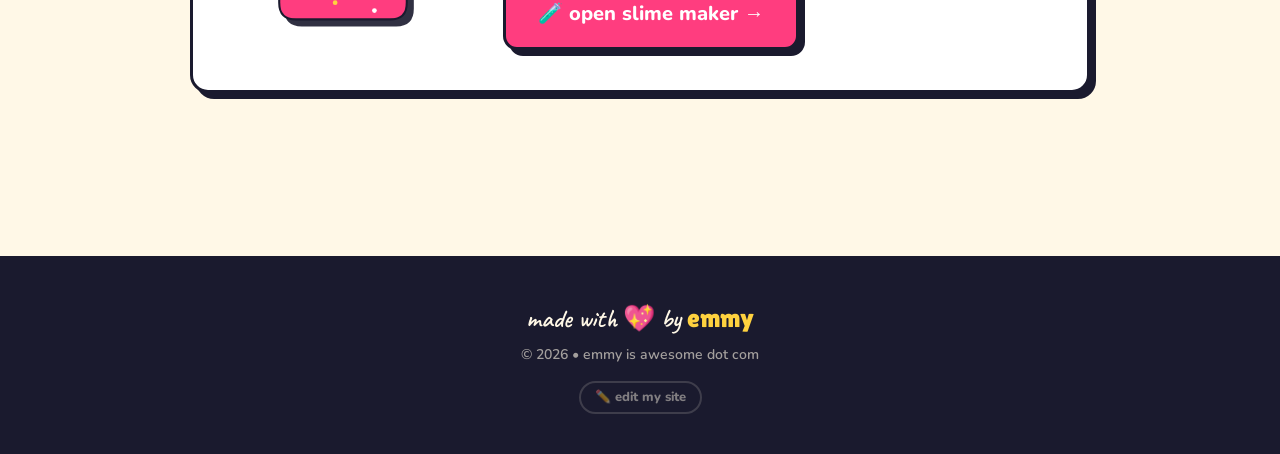
==== commit 9bffe416: "Fix admin photo upload + show Edit Site link in nav for admins Storage RLS rejected uploads when the" ====
--- a/index.html
+++ b/index.html
@@ -27,6 +27,7 @@
     <li><a href="#players" data-nav="players">Players</a></li>
     <li><a href="/chat" data-nav="chat">Chat 💬</a></li>
     <li><a href="/slimemaker" data-nav="slime">Slime Maker</a></li>
+    <li id="nav-admin-item" hidden><a href="/admin" data-nav="admin">✏️ Edit Site</a></li>
   </ul>
   <button class="nav-toggle" aria-label="Menu">
     <span></span><span></span><span></span>
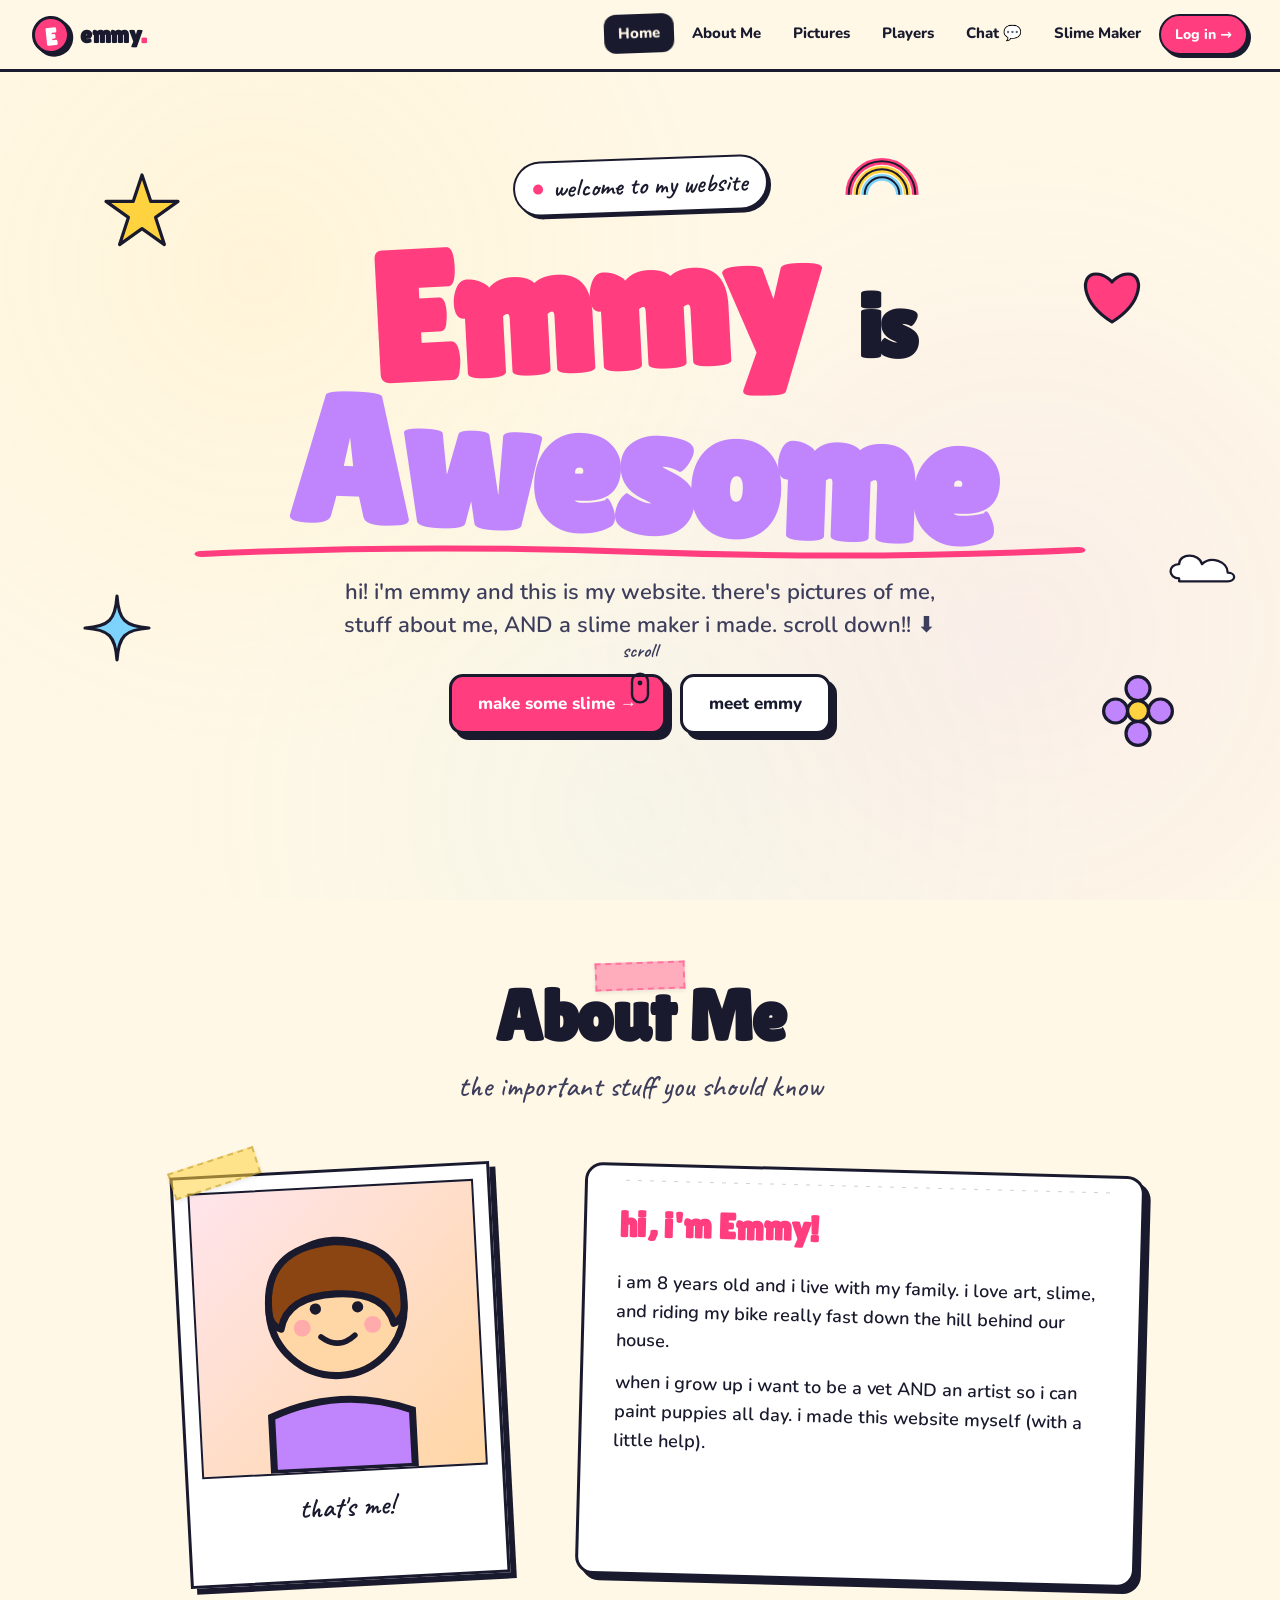
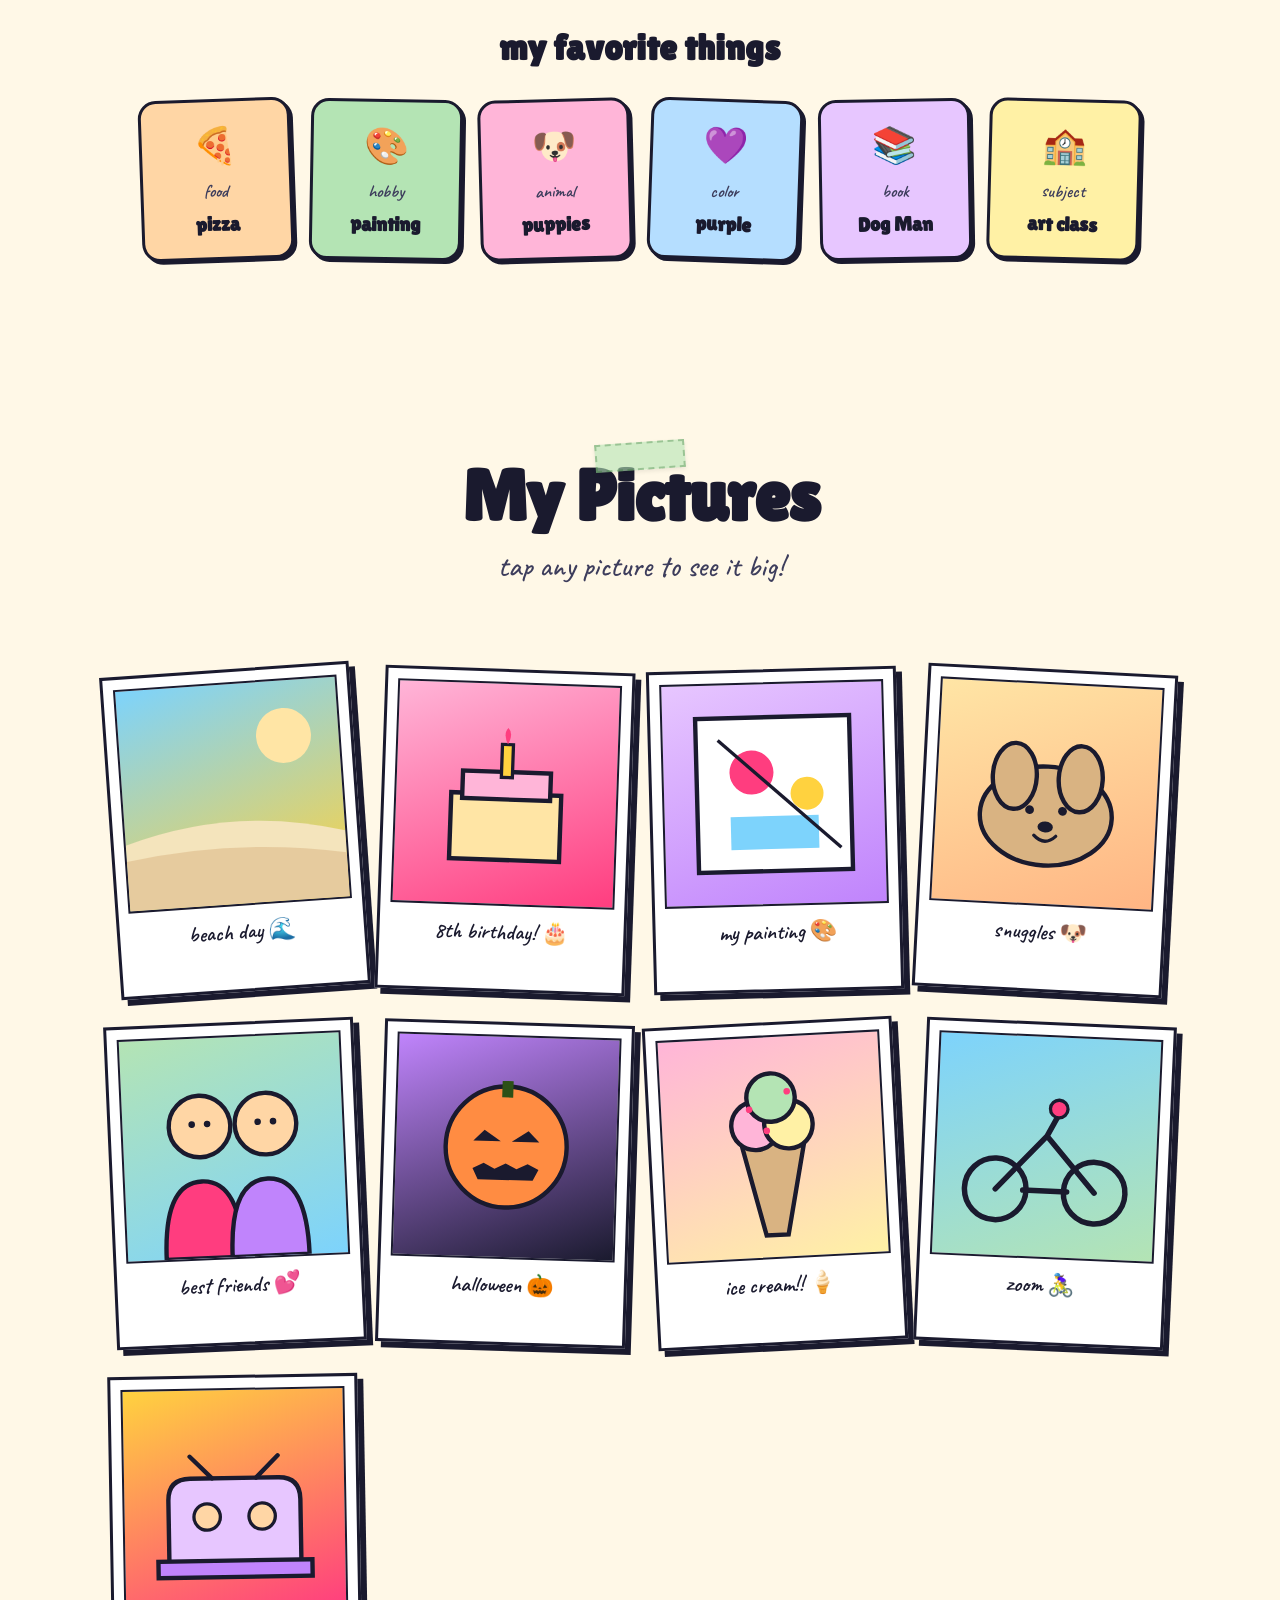
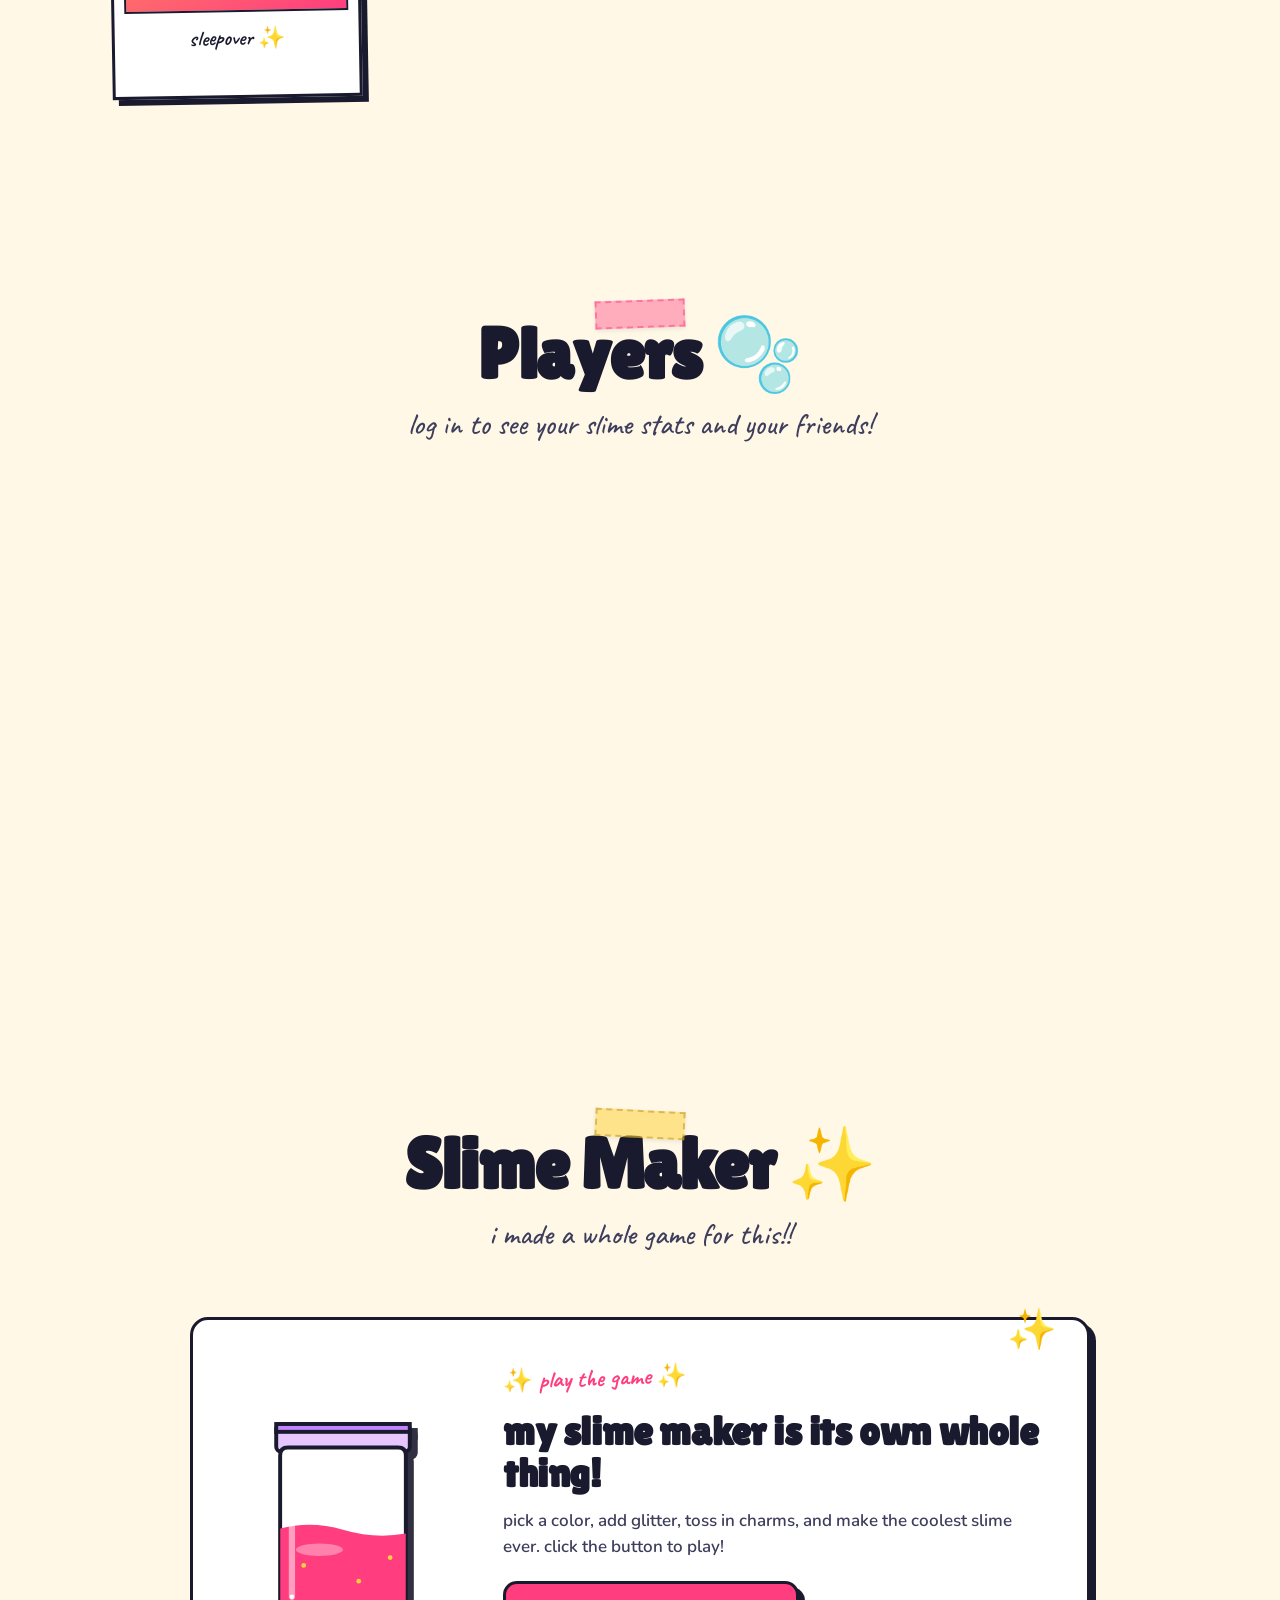
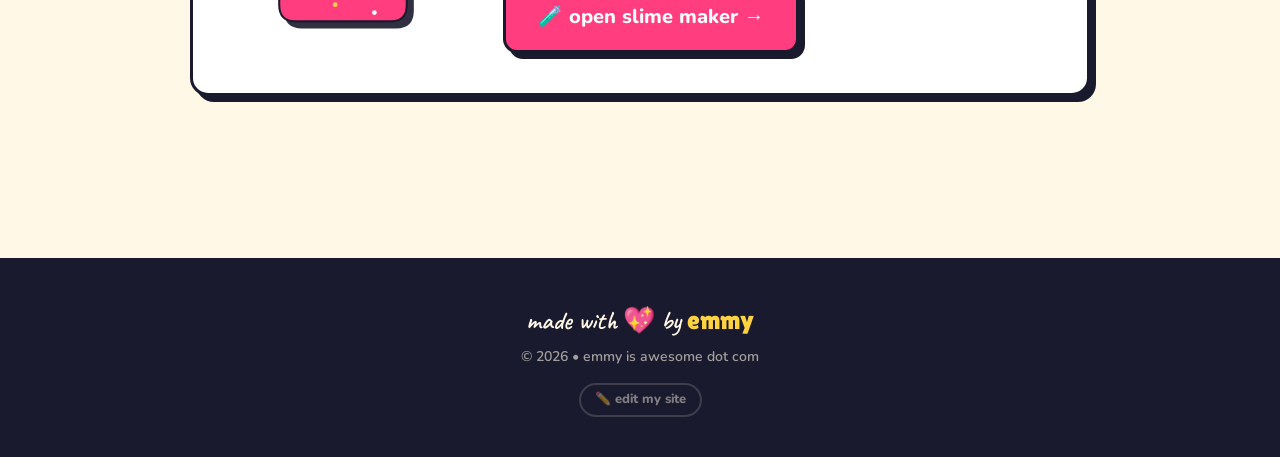
==== commit 91cd24e8: "Add Log in / Sign out button to the top nav The nav now shows a pink "Log in →" pill when signed out" ====
--- a/index.html
+++ b/index.html
@@ -28,6 +28,8 @@
     <li><a href="/chat" data-nav="chat">Chat 💬</a></li>
     <li><a href="/slimemaker" data-nav="slime">Slime Maker</a></li>
     <li id="nav-admin-item" hidden><a href="/admin" data-nav="admin">✏️ Edit Site</a></li>
+    <li id="nav-auth-loggedout"><a href="#players" class="nav-auth-btn" data-nav="login">Log in →</a></li>
+    <li id="nav-auth-loggedin" hidden><button type="button" class="nav-auth-btn nav-auth-out" id="nav-signout-btn"><span id="nav-username">friend</span> · sign out</button></li>
   </ul>
   <button class="nav-toggle" aria-label="Menu">
     <span></span><span></span><span></span>
@@ -335,7 +337,7 @@
   toggle.classList.toggle('open');
   navLinksEl.classList.toggle('open');
 });
-document.querySelectorAll('.nav-links a').forEach(a => {
+document.querySelectorAll('.nav-links a, .nav-links button').forEach(a => {
   a.addEventListener('click', () => {
     toggle?.classList.remove('open');
     navLinksEl?.classList.remove('open');
--- a/styles.css
+++ b/styles.css
@@ -87,6 +87,21 @@
   background: var(--ink); color: var(--paper);
   transform: rotate(-2deg);
 }
+.nav-links .nav-auth-btn {
+  display: inline-block;
+  font-family: inherit; font-weight: 800; font-size: 14px;
+  padding: 8px 14px; border-radius: 999px;
+  background: var(--pink); color: #fff;
+  border: 2.5px solid var(--ink);
+  box-shadow: 3px 3px 0 var(--ink);
+  cursor: pointer;
+  text-decoration: none;
+  transition: transform .08s, box-shadow .08s, background .15s;
+}
+.nav-links .nav-auth-btn:hover { background: var(--pink); transform: translateY(-1px); }
+.nav-links .nav-auth-btn:active { transform: translate(2px,2px); box-shadow: 1px 1px 0 var(--ink); }
+.nav-links .nav-auth-out { background: #fff; color: var(--ink); }
+.nav-links .nav-auth-out:hover { background: var(--yellow-soft); }
 .nav-toggle {
   display: none;
   background: none; border: none; cursor: pointer;
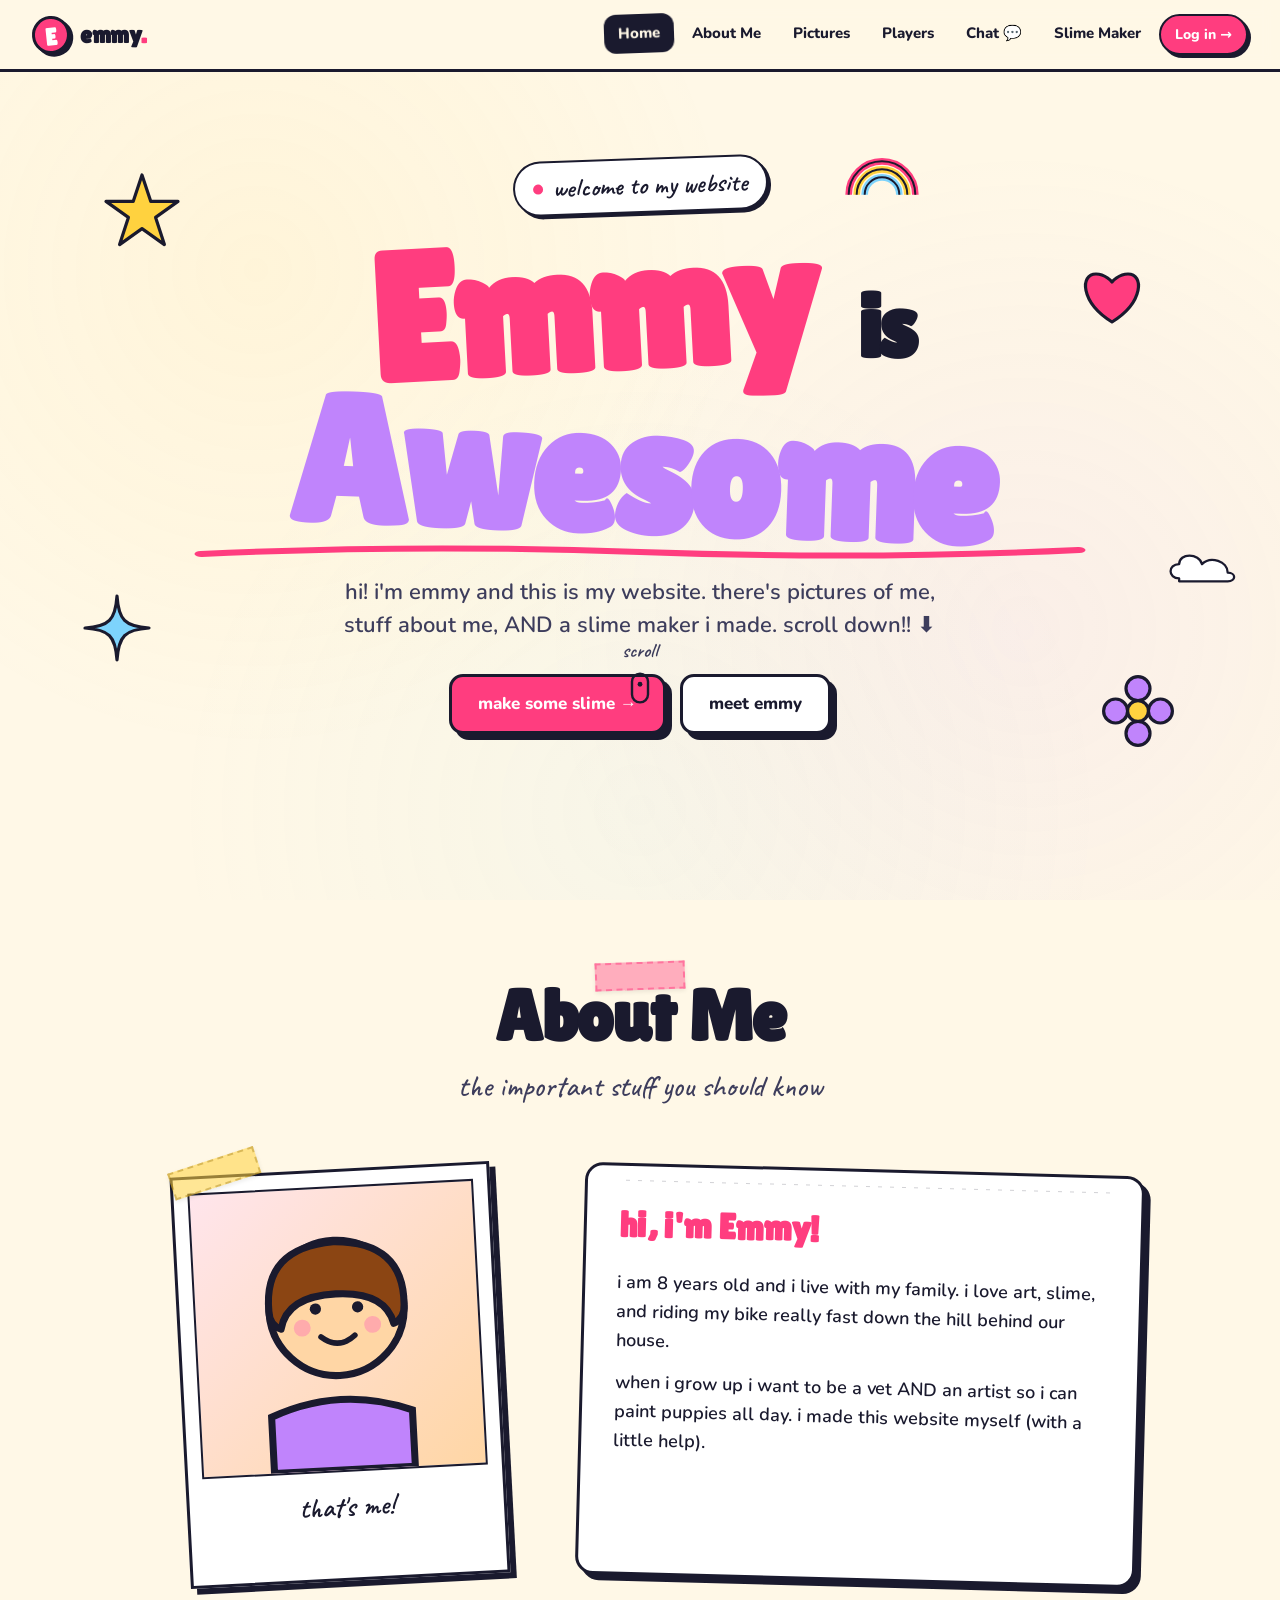
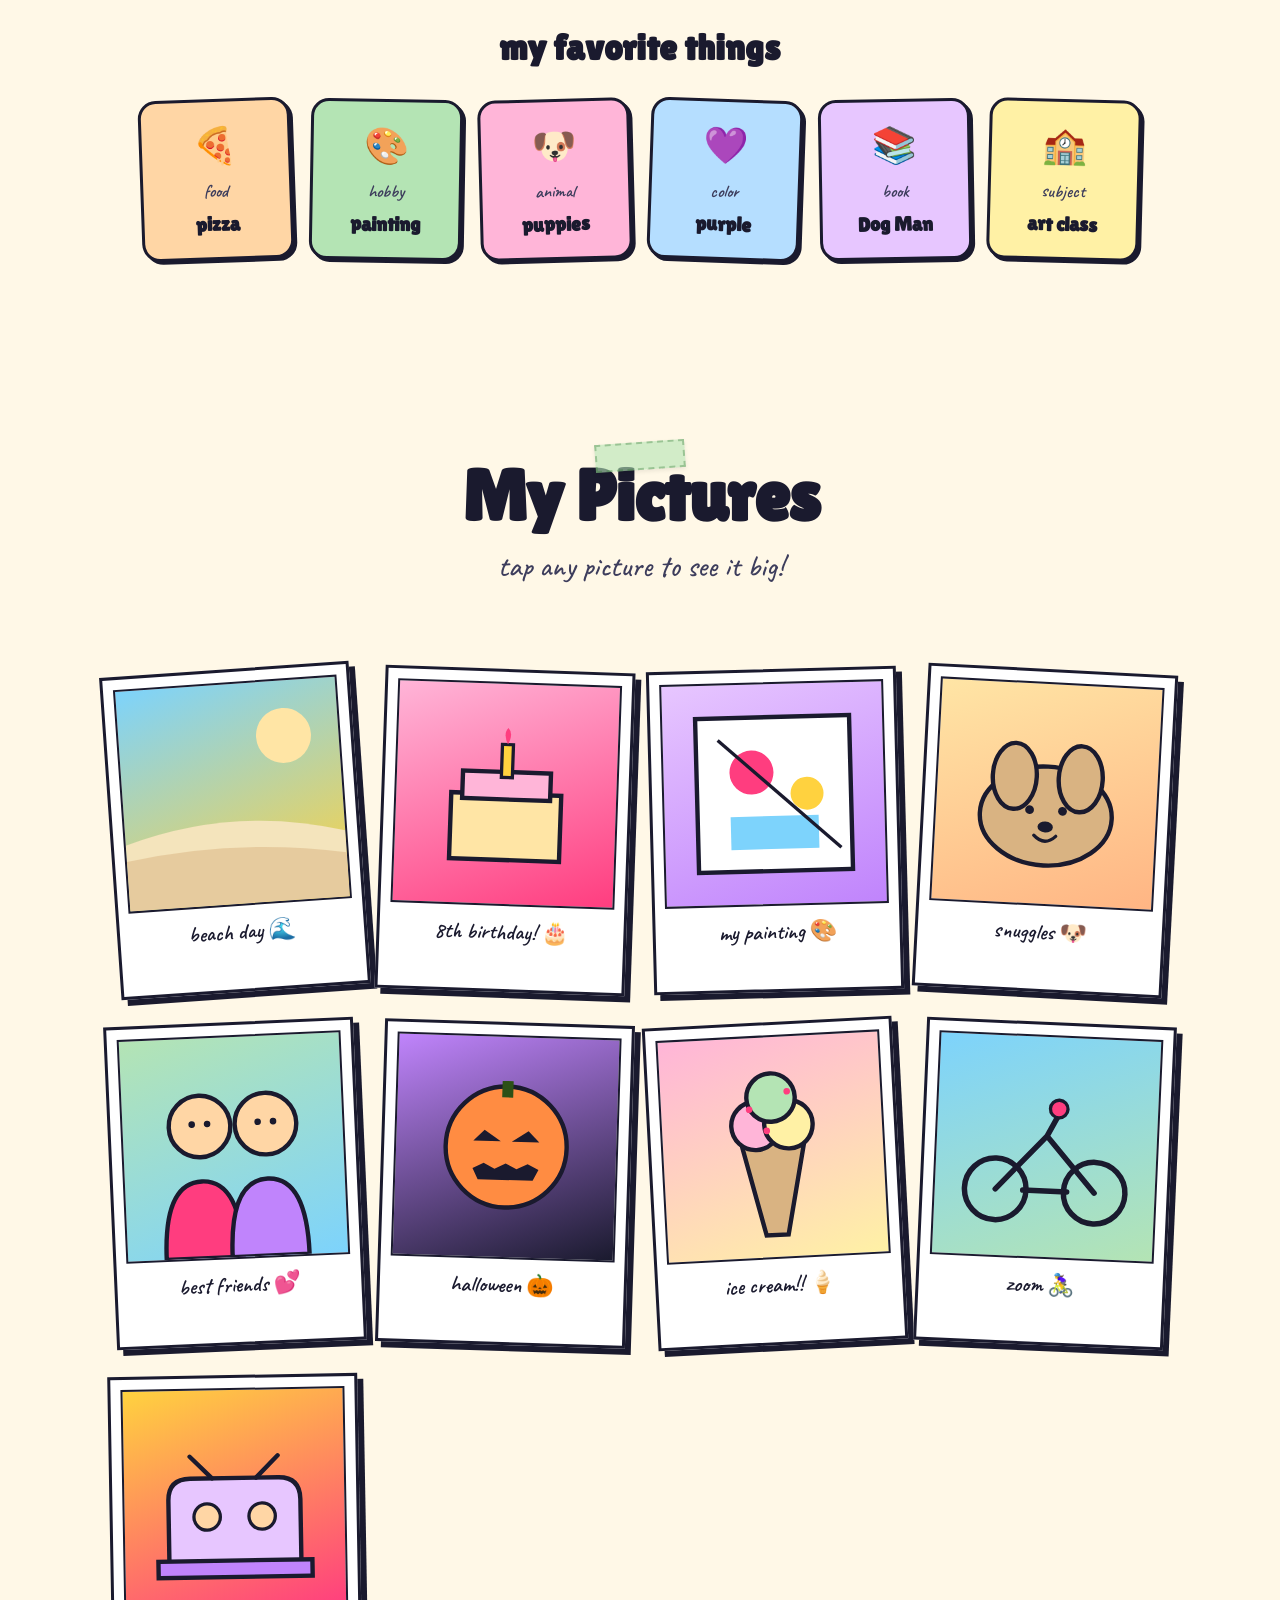
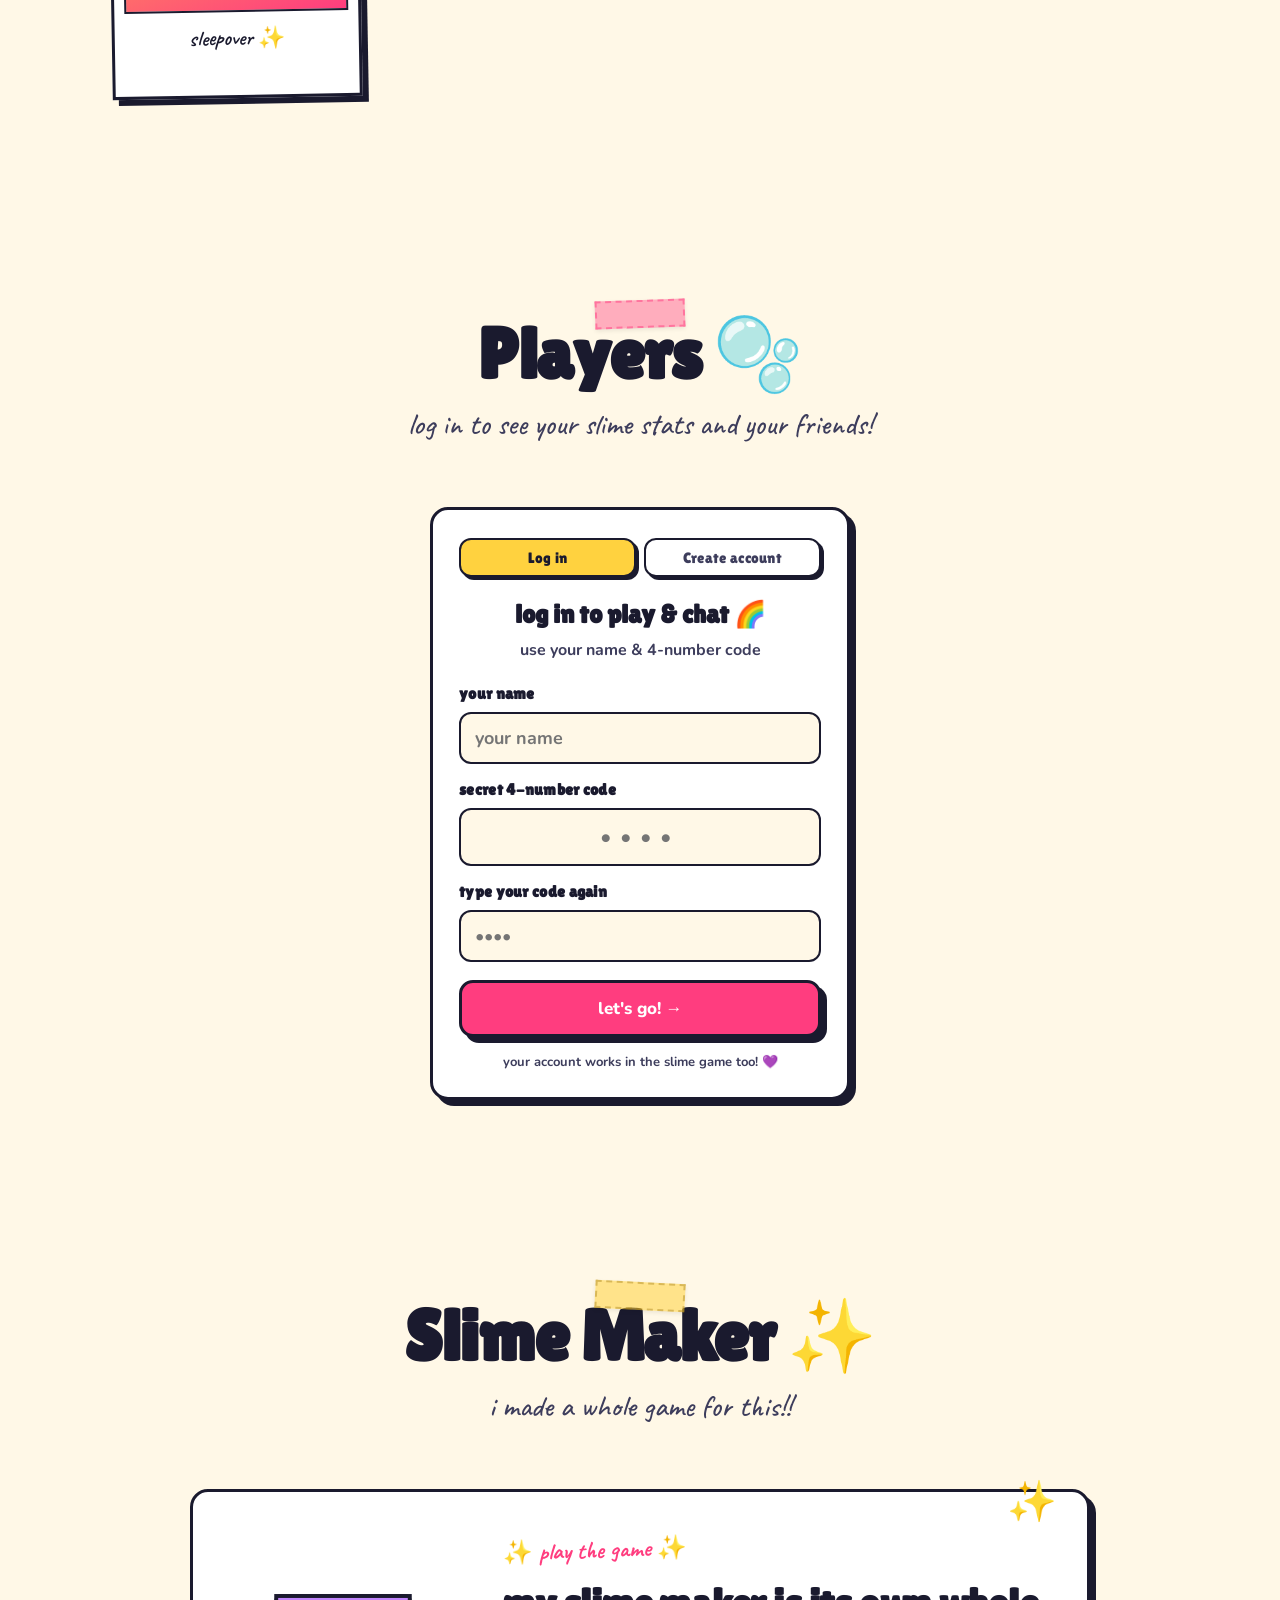
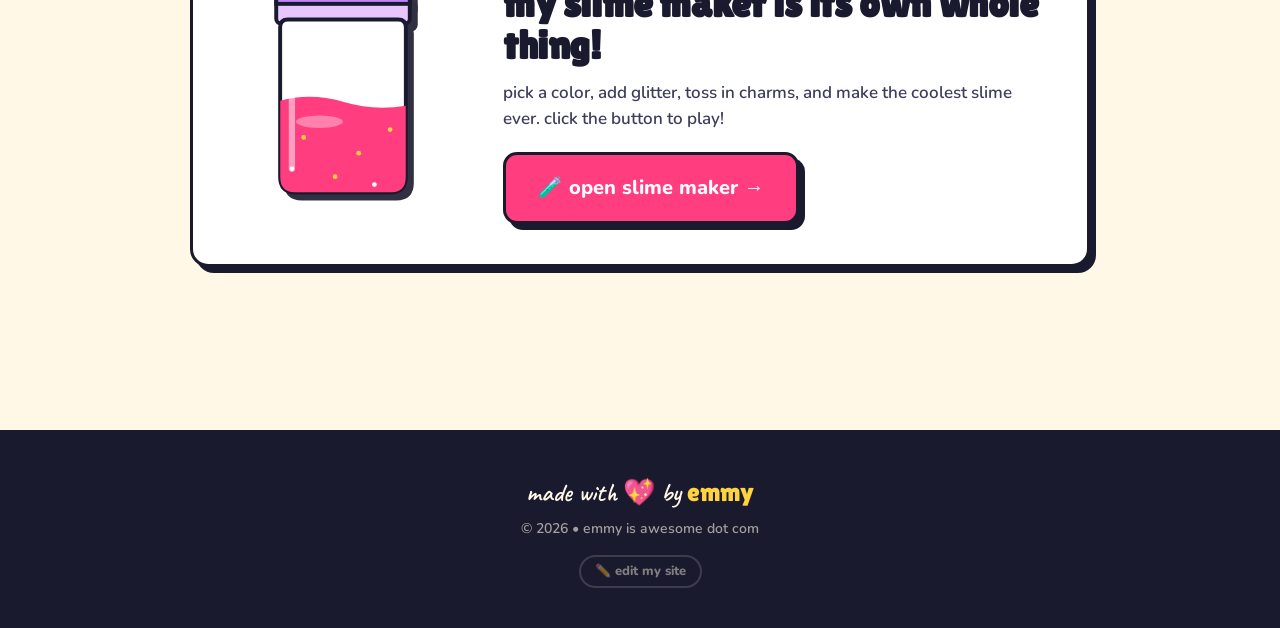
==== commit 2155b0ef: "Quick wins + frontend kid-delighters + make site non-indexable Non-indexable: robots noindex meta on" ====
--- a/index.html
+++ b/index.html
@@ -3,6 +3,7 @@
 <head>
 <meta charset="utf-8" />
 <meta name="viewport" content="width=device-width, initial-scale=1" />
+<meta name="robots" content="noindex, nofollow, noimageindex, noarchive" />
 <title>Emmy is Awesome ✨</title>
 <link rel="preconnect" href="https://fonts.googleapis.com">
 <link rel="preconnect" href="https://fonts.gstatic.com" crossorigin>
@@ -222,8 +223,8 @@
     <p class="section-dek" data-cms="players.dek">log in to see your slime stats and your friends!</p>
   </div>
 
-  <!-- Logged out: same login as the slime game -->
-  <div id="players-signin" class="players-card reveal" hidden>
+  <!-- Logged out: same login as the slime game (shown by default; hidden once a session resolves) -->
+  <div id="players-signin" class="players-card reveal">
     <div class="auth-tabs">
       <button type="button" class="auth-tab active" data-mode="login">Log in</button>
       <button type="button" class="auth-tab" data-mode="signup">Create account</button>
@@ -252,6 +253,7 @@
   <!-- Logged in: your stats + everyone's profiles -->
   <div id="players-app" hidden>
     <div id="me-card" class="me-card reveal"></div>
+    <div id="whats-new" class="whats-new"></div>
     <h3 class="players-friends-title">everyone's slimes 🌈</h3>
     <div id="players-grid" class="players-grid"></div>
   </div>
@@ -310,7 +312,7 @@
   <div class="footer-inner">
     <p class="footer-sig">made with <span class="heart">💖</span> by <strong>emmy</strong></p>
     <p class="footer-year" data-cms="footer.year">© 2026 • emmy is awesome dot com</p>
-    <a class="footer-edit" href="/admin">✏️ edit my site</a>
+    <a class="footer-edit" id="footer-edit" href="/admin" hidden>✏️ edit my site</a>
   </div>
 </footer>
 
--- a/styles.css
+++ b/styles.css
@@ -113,7 +113,7 @@
 .nav-toggle.open span:nth-child(2) { opacity: 0; }
 .nav-toggle.open span:nth-child(3) { transform: translateY(-8px) rotate(-45deg); }
 
-@media (max-width: 760px) {
+@media (max-width: 1000px) {
   .nav { padding: 12px 18px; }
   .nav-toggle { display: flex; }
   .nav-links {
@@ -126,6 +126,16 @@
   }
   .nav-links.open { transform: translateY(0); }
   .nav-links a { padding: 12px 16px; font-size: 18px; }
+  .nav-links .nav-auth-btn { width: 100%; text-align: center; margin-top: 4px; }
+}
+
+/* ============ FOCUS RINGS (keyboard / Chromebook users) ============ */
+:focus-visible { outline: 3px solid var(--pink); outline-offset: 3px; }
+.btn:focus-visible, .nav-links a:focus-visible, .nav-auth-btn:focus-visible,
+.nav-toggle:focus-visible, .auth-tab:focus-visible, .player-tile:focus-visible,
+.signout-btn:focus-visible, .player-modal-close:focus-visible, .lightbox-close:focus-visible,
+.heart-btn:focus-visible, .login-error-action:focus-visible {
+  outline: 3px solid var(--ink); outline-offset: 3px; border-radius: 8px;
 }
 
 /* ============ PAGES ============ */
@@ -710,6 +720,12 @@
   margin: 0; padding: 10px 12px; font-weight: 800; font-size: 14px;
   background: var(--pink-soft); border: 2.5px solid var(--ink); border-radius: 12px;
 }
+.login-error-action {
+  display: inline-block; margin-top: 8px; font-family: 'Nunito', sans-serif; font-weight: 800;
+  font-size: 13px; color: var(--ink); background: #fff; border: 2.5px solid var(--ink);
+  border-radius: 999px; padding: 5px 12px; cursor: pointer; box-shadow: var(--shadow-pop-sm);
+}
+.login-error-action:active { transform: translate(2px, 2px); box-shadow: 1px 1px 0 var(--ink); }
 .login-form .btn { margin-top: 4px; }
 
 /* Your stats card */
@@ -731,7 +747,6 @@
   background: #fff; border: 2.5px solid var(--ink); border-radius: 999px;
   padding: 6px 13px; font-weight: 800; font-size: 14px; white-space: nowrap;
 }
-.me-play-btn { width: auto; display: inline-block; margin-top: 18px; margin-right: 10px; padding: 12px 22px; font-size: 17px; }
 
 /* Friends grid */
 .players-friends-title { font-family: 'Lilita One', sans-serif; font-size: 24px; text-align: center; margin: 0 0 22px; }
@@ -783,3 +798,46 @@
 .modal-slimes { display: grid; grid-template-columns: repeat(auto-fill, minmax(90px, 1fr)); gap: 14px; }
 .modal-slime { display: flex; flex-direction: column; align-items: center; gap: 6px; }
 .modal-slime-name { font-weight: 800; font-size: 13px; text-align: center; word-break: break-word; }
+
+/* ============ ACHIEVEMENT BADGES ============ */
+.badges { display: flex; flex-wrap: wrap; gap: 8px; margin: 16px 0 0; }
+.badge {
+  display: inline-flex; align-items: center; gap: 6px;
+  background: #fff; border: 2.5px solid var(--ink); border-radius: 999px;
+  padding: 5px 12px 5px 9px; box-shadow: var(--shadow-pop-sm);
+}
+.badge-emoji { font-size: 18px; line-height: 1; }
+.badge-label { font-family: 'Lilita One', sans-serif; font-size: 13px; letter-spacing: .2px; }
+.modal-chips + .badges { margin-bottom: 20px; }
+
+/* ============ ME-CARD PLAY BUTTONS ============ */
+.me-play-row { display: flex; flex-wrap: wrap; gap: 12px; margin-top: 18px; }
+.me-play-btn { width: auto; display: inline-block; margin: 0; padding: 12px 22px; font-size: 17px; }
+@media (max-width: 460px) { .me-play-btn { flex: 1 1 100%; text-align: center; } }
+
+/* ============ BOUNCY EMPTY STATES ============ */
+.empty-card {
+  grid-column: 1 / -1; text-align: center; padding: 28px 20px; margin: 0 auto; max-width: 360px;
+  background: #fff; border: 3px dashed var(--ink); border-radius: var(--radius);
+}
+.empty-emoji { display: inline-block; font-size: 46px; line-height: 1; animation: emptyBob 2s ease-in-out infinite; }
+@keyframes emptyBob { 0%,100%{ transform: translateY(0) rotate(-4deg); } 50%{ transform: translateY(-8px) rotate(4deg); } }
+.empty-title { font-family: 'Lilita One', sans-serif; font-size: 20px; margin: 10px 0 2px; }
+.empty-sub { color: var(--ink-soft); font-weight: 700; font-size: 14px; margin: 0; }
+
+/* ============ WHAT'S NEW STRIP ============ */
+.whats-new { max-width: 640px; margin: 0 auto 34px; }
+.whats-new:empty { display: none; }
+.whats-new-title { font-family: 'Lilita One', sans-serif; font-size: 20px; text-align: center; margin: 0 0 12px; }
+.whats-new-row { display: flex; flex-direction: column; gap: 8px; }
+.whats-new-item {
+  display: flex; align-items: center; gap: 12px;
+  background: #fff; border: 2.5px solid var(--ink); border-radius: 14px;
+  box-shadow: var(--shadow-pop-sm); padding: 8px 14px;
+}
+.whats-new-text { font-weight: 700; font-size: 15px; }
+.whats-new-text b { font-family: 'Lilita One', sans-serif; font-weight: 400; }
+
+@media (prefers-reduced-motion: reduce) {
+  .empty-emoji { animation: none !important; }
+}
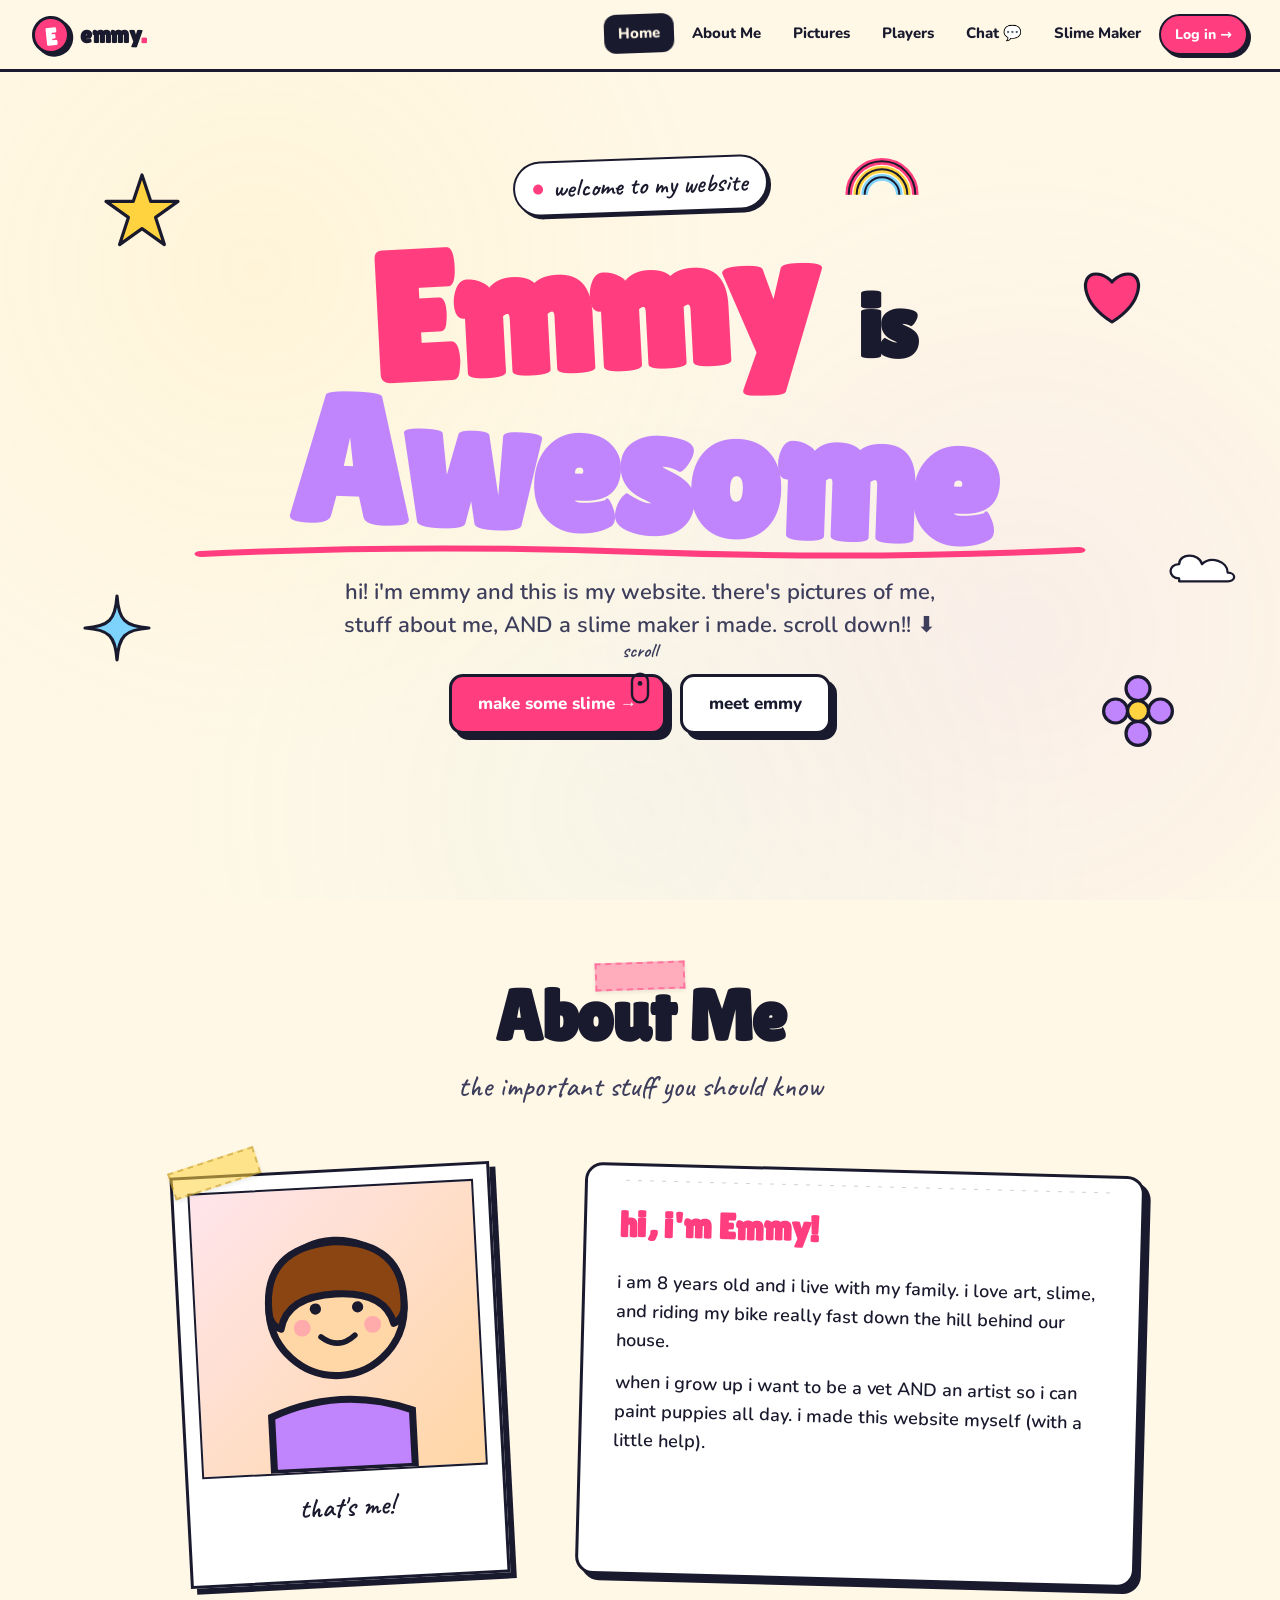
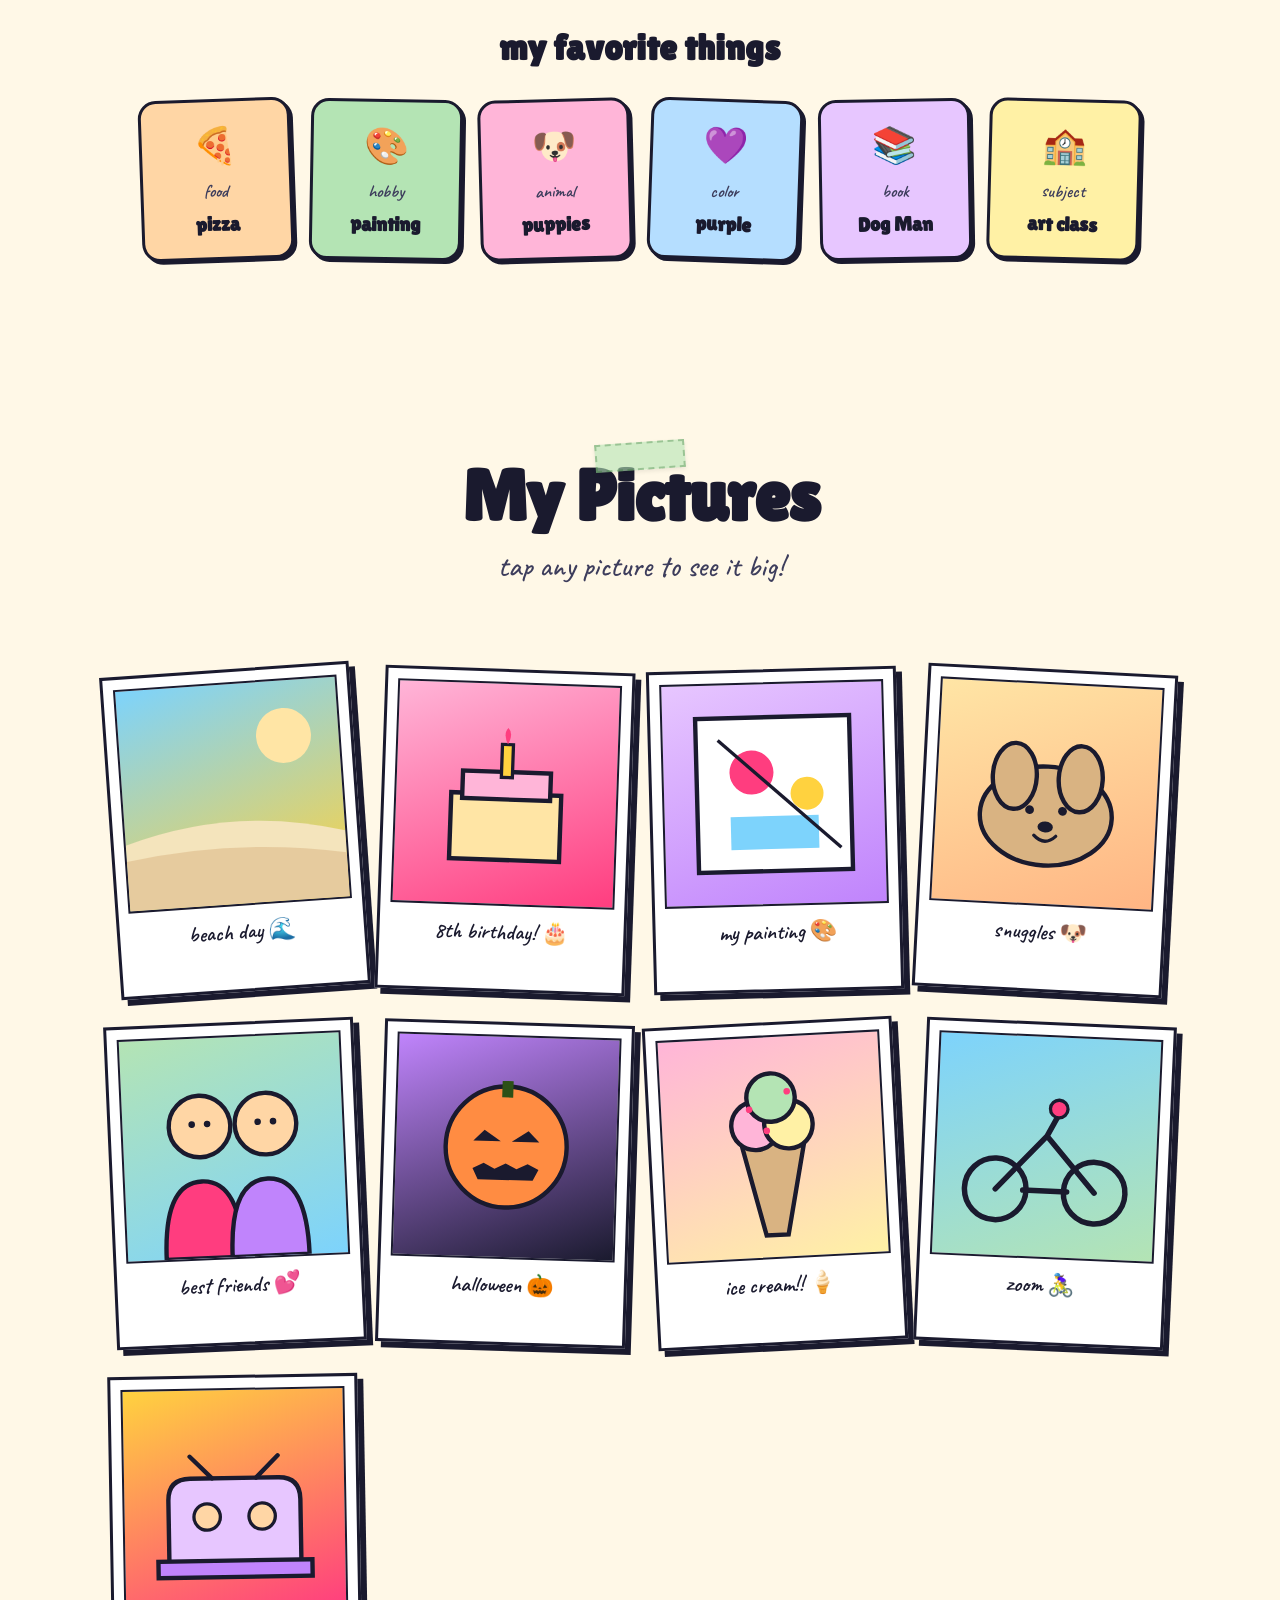
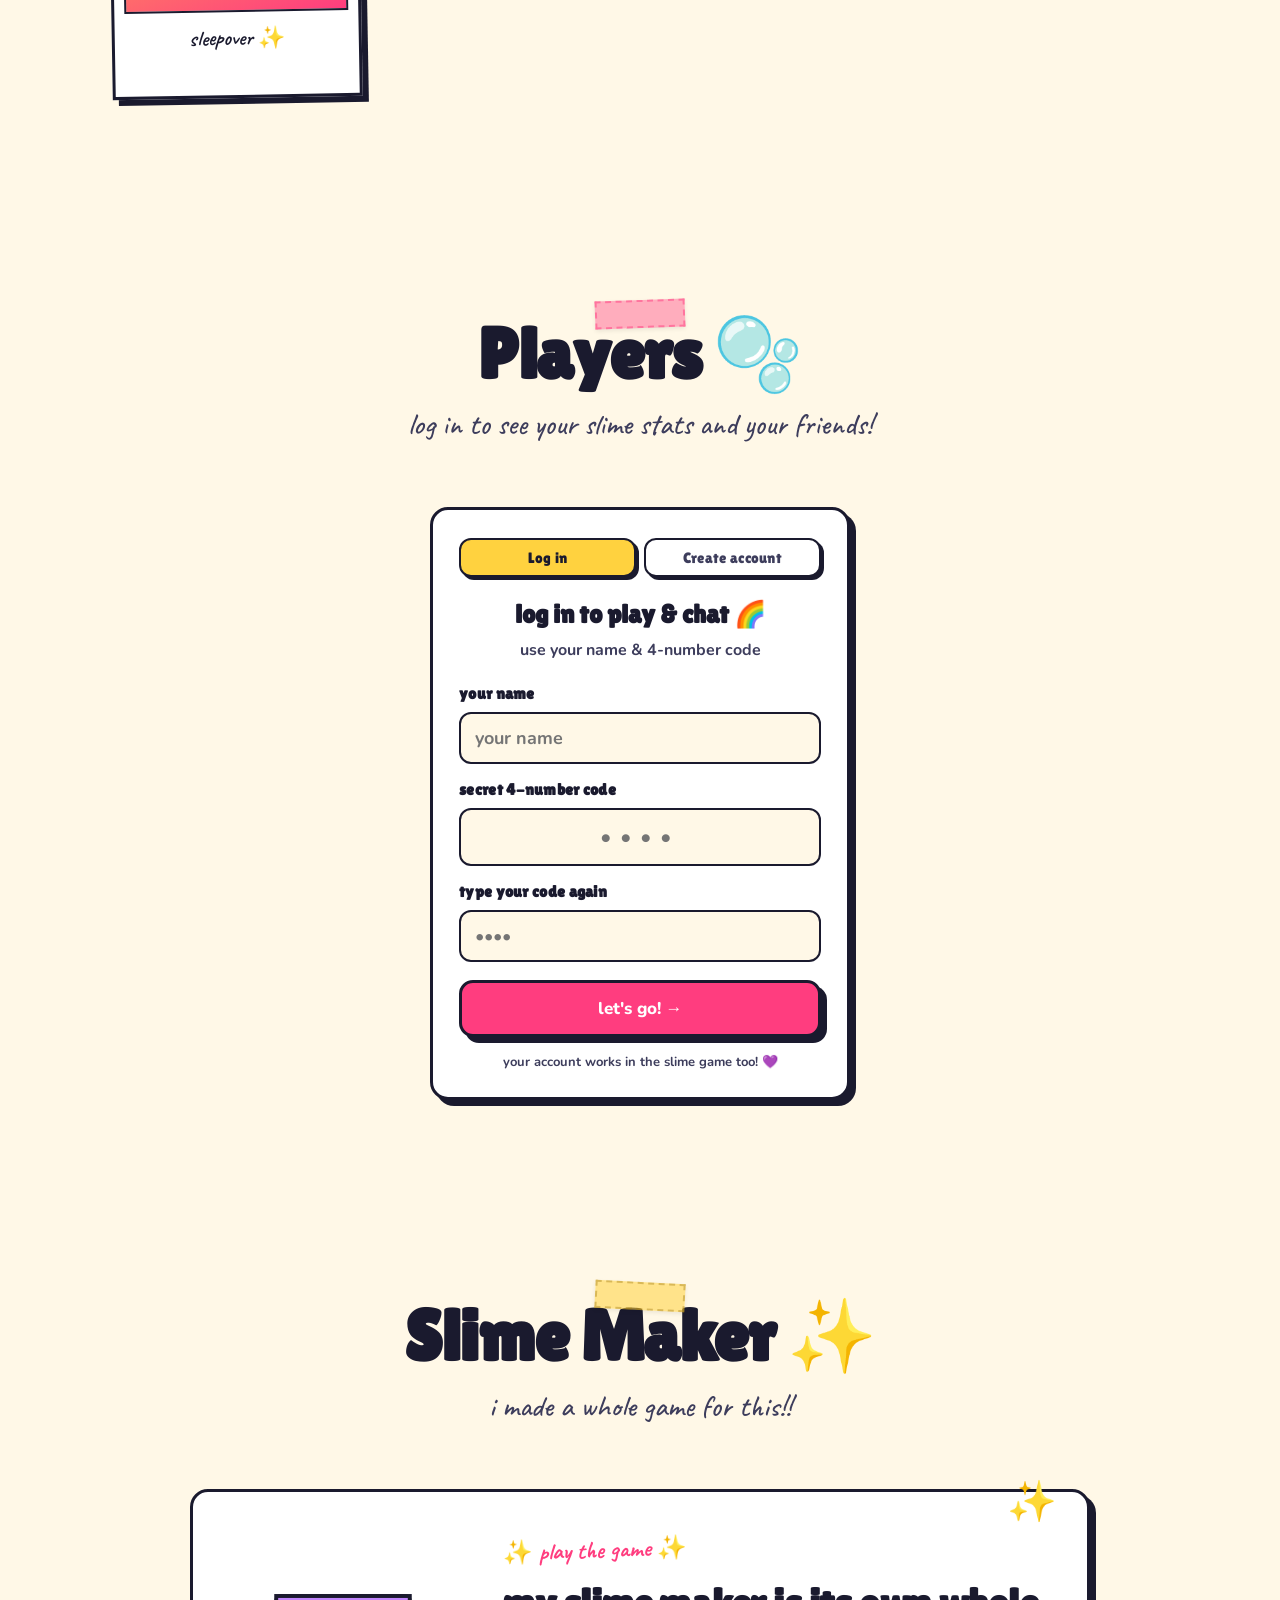
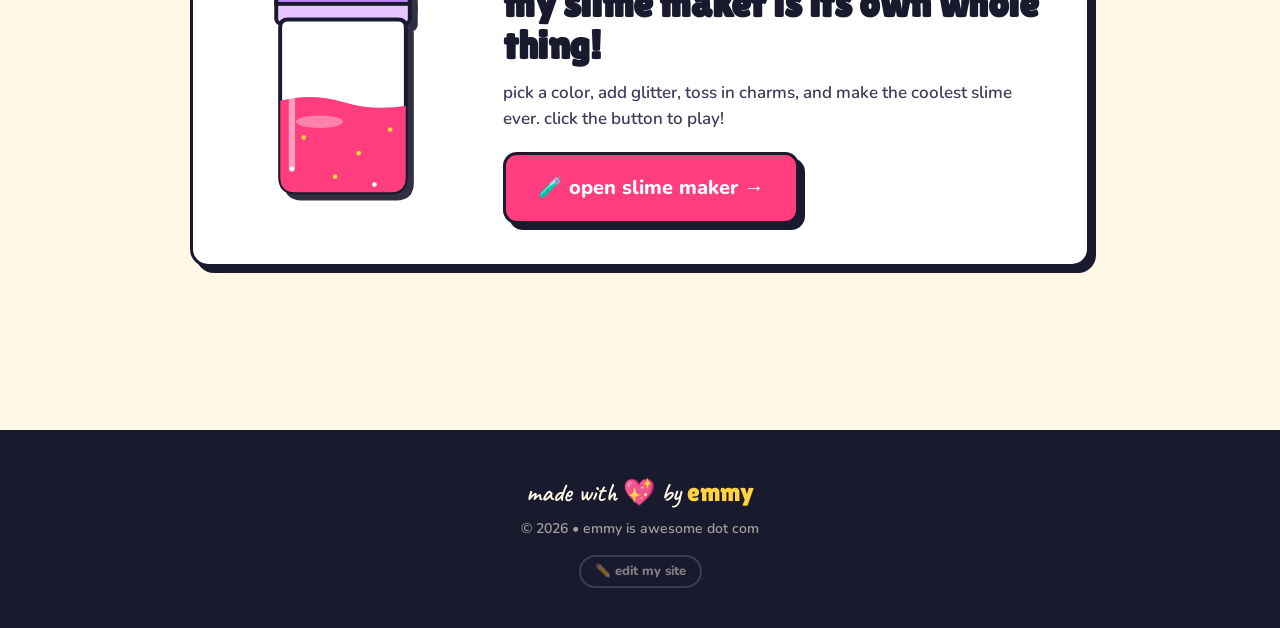
==== commit 9e6814fa: "Data-backed kid delighters: heart slimes, birthdays, guestbook New Supabase tables (additive, RLS-te" ====
--- a/index.html
+++ b/index.html
@@ -252,10 +252,13 @@
 
   <!-- Logged in: your stats + everyone's profiles -->
   <div id="players-app" hidden>
+    <div id="bday-banner" class="bday-banner" hidden></div>
     <div id="me-card" class="me-card reveal"></div>
     <div id="whats-new" class="whats-new"></div>
+    <div id="most-loved" class="most-loved"></div>
     <h3 class="players-friends-title">everyone's slimes 🌈</h3>
     <div id="players-grid" class="players-grid"></div>
+    <div id="guestbook" class="guestbook"></div>
   </div>
 </section>
 
--- a/styles.css
+++ b/styles.css
@@ -838,6 +838,85 @@
 .whats-new-text { font-weight: 700; font-size: 15px; }
 .whats-new-text b { font-family: 'Lilita One', sans-serif; font-weight: 400; }
 
+/* ============ HEART A SLIME ============ */
+.heart-btn {
+  font-family: 'Nunito', sans-serif; font-weight: 800; font-size: 13px; color: var(--ink);
+  background: #fff; border: 2.5px solid var(--ink); border-radius: 999px; padding: 3px 10px;
+  cursor: pointer; box-shadow: var(--shadow-pop-sm); transition: transform .08s; display: inline-flex; gap: 3px; align-items: center;
+}
+.heart-btn:active { transform: scale(0.9); }
+.heart-btn.mine { background: var(--pink-soft); }
+
+/* ============ MOST-LOVED SLIMES ============ */
+.most-loved { max-width: 640px; margin: 0 auto 34px; }
+.most-loved:empty { display: none; }
+.most-loved-title { font-family: 'Lilita One', sans-serif; font-size: 20px; text-align: center; margin: 0 0 12px; }
+.most-loved-row { display: flex; flex-direction: column; gap: 8px; }
+.most-loved-item {
+  display: flex; align-items: center; gap: 12px;
+  background: #fff; border: 2.5px solid var(--ink); border-radius: 14px; box-shadow: var(--shadow-pop-sm); padding: 8px 14px;
+}
+.most-loved-medal { font-size: 22px; flex: none; }
+.most-loved-info { display: flex; flex-direction: column; line-height: 1.2; flex: 1; min-width: 0; }
+.most-loved-info b { font-family: 'Lilita One', sans-serif; font-weight: 400; font-size: 16px; }
+.most-loved-info span { font-weight: 700; font-size: 12px; color: var(--ink-soft); }
+.most-loved-hearts { font-weight: 800; font-size: 14px; white-space: nowrap; }
+
+/* ============ BIRTHDAY ============ */
+.bday-row { margin-top: 14px; }
+.bday-chip {
+  font-family: 'Nunito', sans-serif; font-weight: 800; font-size: 14px; color: var(--ink);
+  background: #fff; border: 2.5px solid var(--ink); border-radius: 999px; padding: 6px 14px;
+  cursor: pointer; box-shadow: var(--shadow-pop-sm);
+}
+.bday-chip.add { background: var(--lav-soft); }
+.bday-pencil { opacity: .6; }
+.bday-editor { display: flex; flex-wrap: wrap; align-items: center; gap: 8px; margin-top: 10px; }
+.bday-input {
+  font-family: 'Nunito', sans-serif; font-weight: 700; font-size: 15px; color: var(--ink);
+  border: 2.5px solid var(--ink); border-radius: 10px; padding: 7px 10px; background: #fff;
+}
+.bday-save, .bday-cancel {
+  font-family: 'Nunito', sans-serif; font-weight: 800; font-size: 14px; border: 2.5px solid var(--ink);
+  border-radius: 999px; padding: 6px 14px; cursor: pointer; box-shadow: var(--shadow-pop-sm);
+}
+.bday-save { background: var(--mint); }
+.bday-cancel { background: #fff; }
+.bday-note { font-weight: 700; font-size: 12px; color: var(--ink-soft); flex-basis: 100%; }
+
+.bday-banner {
+  display: flex; align-items: center; justify-content: center; gap: 12px; flex-wrap: wrap;
+  background: linear-gradient(135deg, var(--yellow), var(--pink-soft));
+  border: 3px solid var(--ink); border-radius: var(--radius); box-shadow: var(--shadow-pop);
+  padding: 14px 18px; margin: 0 auto 24px; max-width: 640px; text-align: center;
+}
+.bday-text { font-family: 'Lilita One', sans-serif; font-size: 20px; }
+.bday-confetti { font-size: 20px; animation: emptyBob 1.8s ease-in-out infinite; }
+
+/* ============ GUESTBOOK ============ */
+.guestbook { max-width: 760px; margin: 44px auto 0; }
+.gb-title { font-family: 'Lilita One', sans-serif; font-size: 24px; text-align: center; margin: 0 0 18px; }
+.gb-composer { display: flex; flex-direction: column; gap: 10px; max-width: 460px; margin: 0 auto 26px; }
+.gb-composer textarea {
+  font-family: 'Nunito', sans-serif; font-size: 16px; font-weight: 600; color: var(--ink);
+  border: 2.5px solid var(--ink); border-radius: 14px; padding: 12px 14px; background: #fff; resize: vertical; min-height: 64px;
+}
+.gb-composer textarea:focus { outline: none; border-color: var(--pink); box-shadow: 0 0 0 3px var(--pink-soft); }
+.gb-save { align-self: center; }
+.gb-wall { display: grid; grid-template-columns: repeat(auto-fill, minmax(180px, 1fr)); gap: 16px; }
+.gb-note {
+  position: relative; background: var(--c, var(--yellow-soft));
+  border: 2.5px solid var(--ink); border-radius: 8px; box-shadow: var(--shadow-pop-sm);
+  padding: 16px 14px 12px; transform: rotate(-1.5deg);
+}
+.gb-note:nth-child(even) { transform: rotate(1.5deg); }
+.gb-body { font-family: 'Caveat', cursive; font-size: 21px; font-weight: 700; margin: 0 0 8px; word-break: break-word; line-height: 1.25; }
+.gb-by { font-weight: 800; font-size: 13px; color: var(--ink-soft); margin: 0; text-align: right; }
+.gb-del {
+  position: absolute; top: 6px; right: 6px; width: 24px; height: 24px; border-radius: 50%;
+  background: #fff; border: 2px solid var(--ink); cursor: pointer; font-size: 12px; font-weight: 800; line-height: 1;
+}
+
 @media (prefers-reduced-motion: reduce) {
-  .empty-emoji { animation: none !important; }
-}
+  .empty-emoji, .bday-confetti { animation: none !important; }
+}
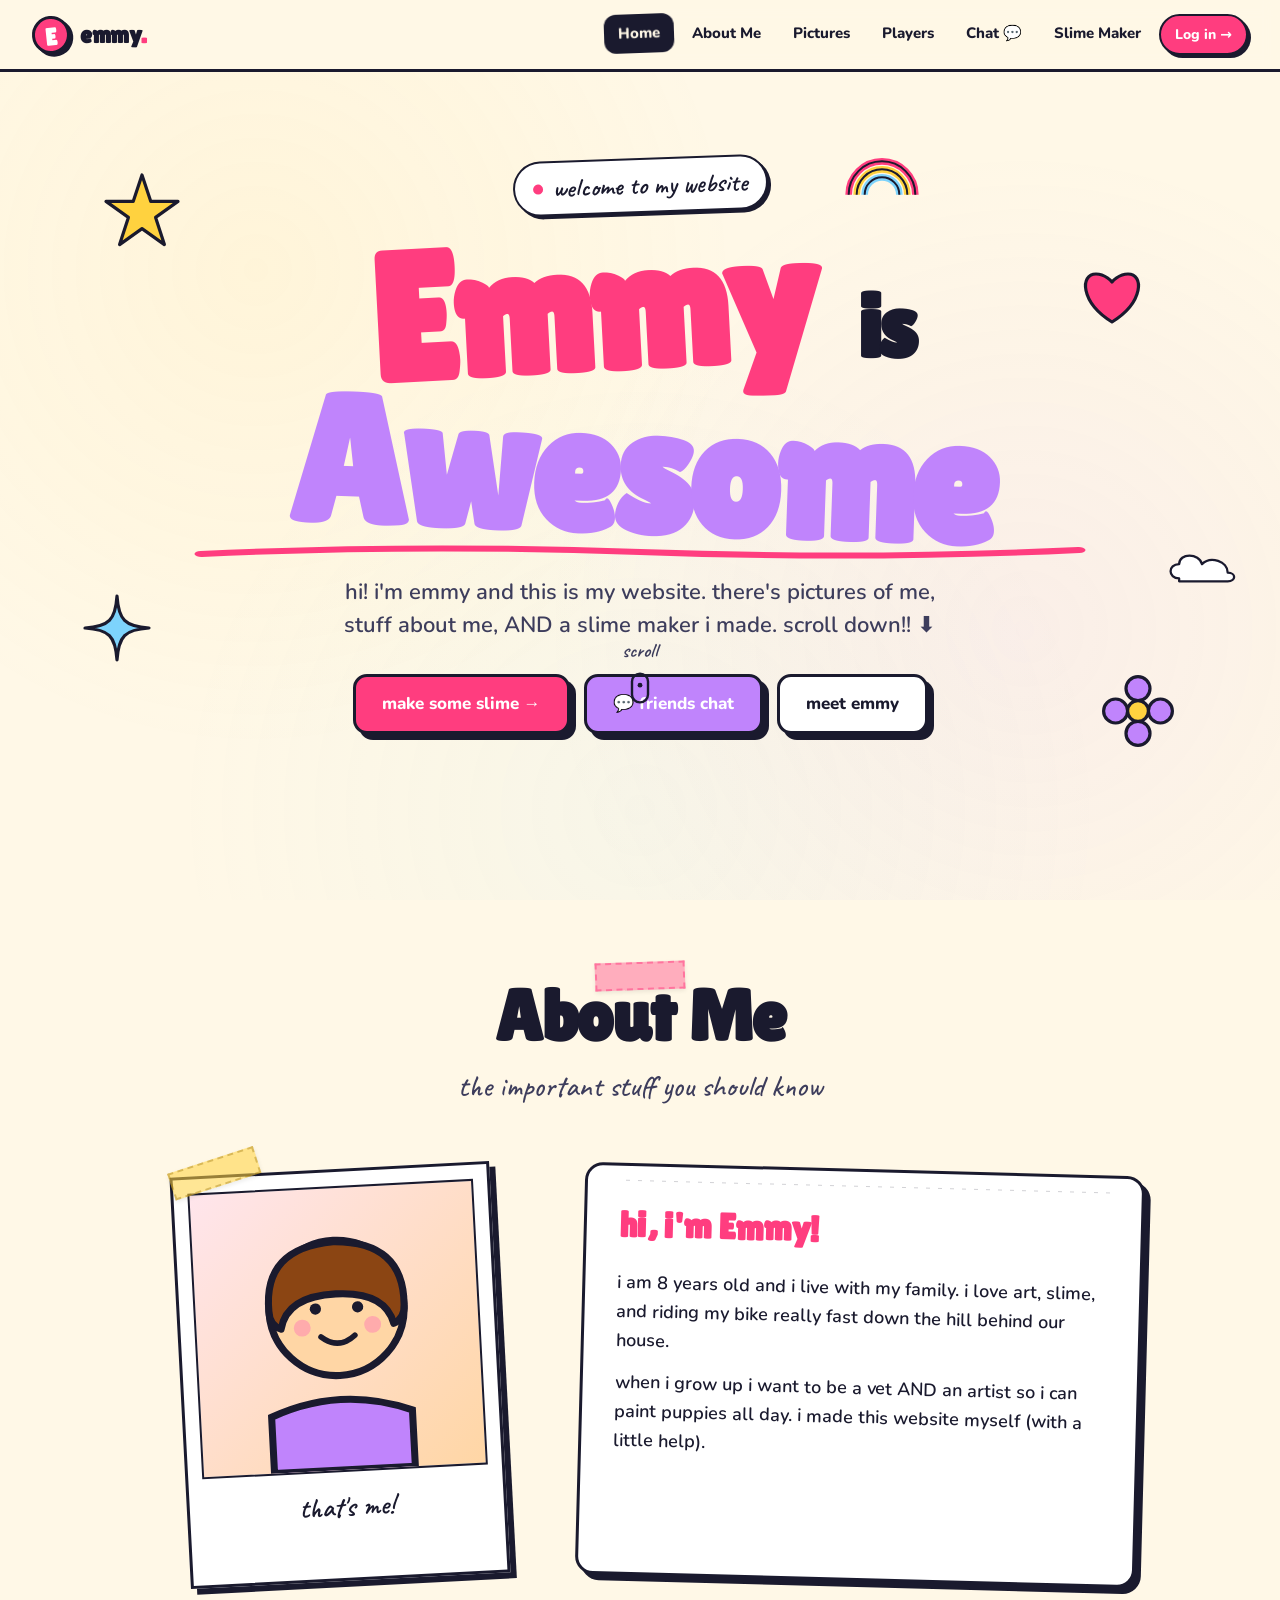
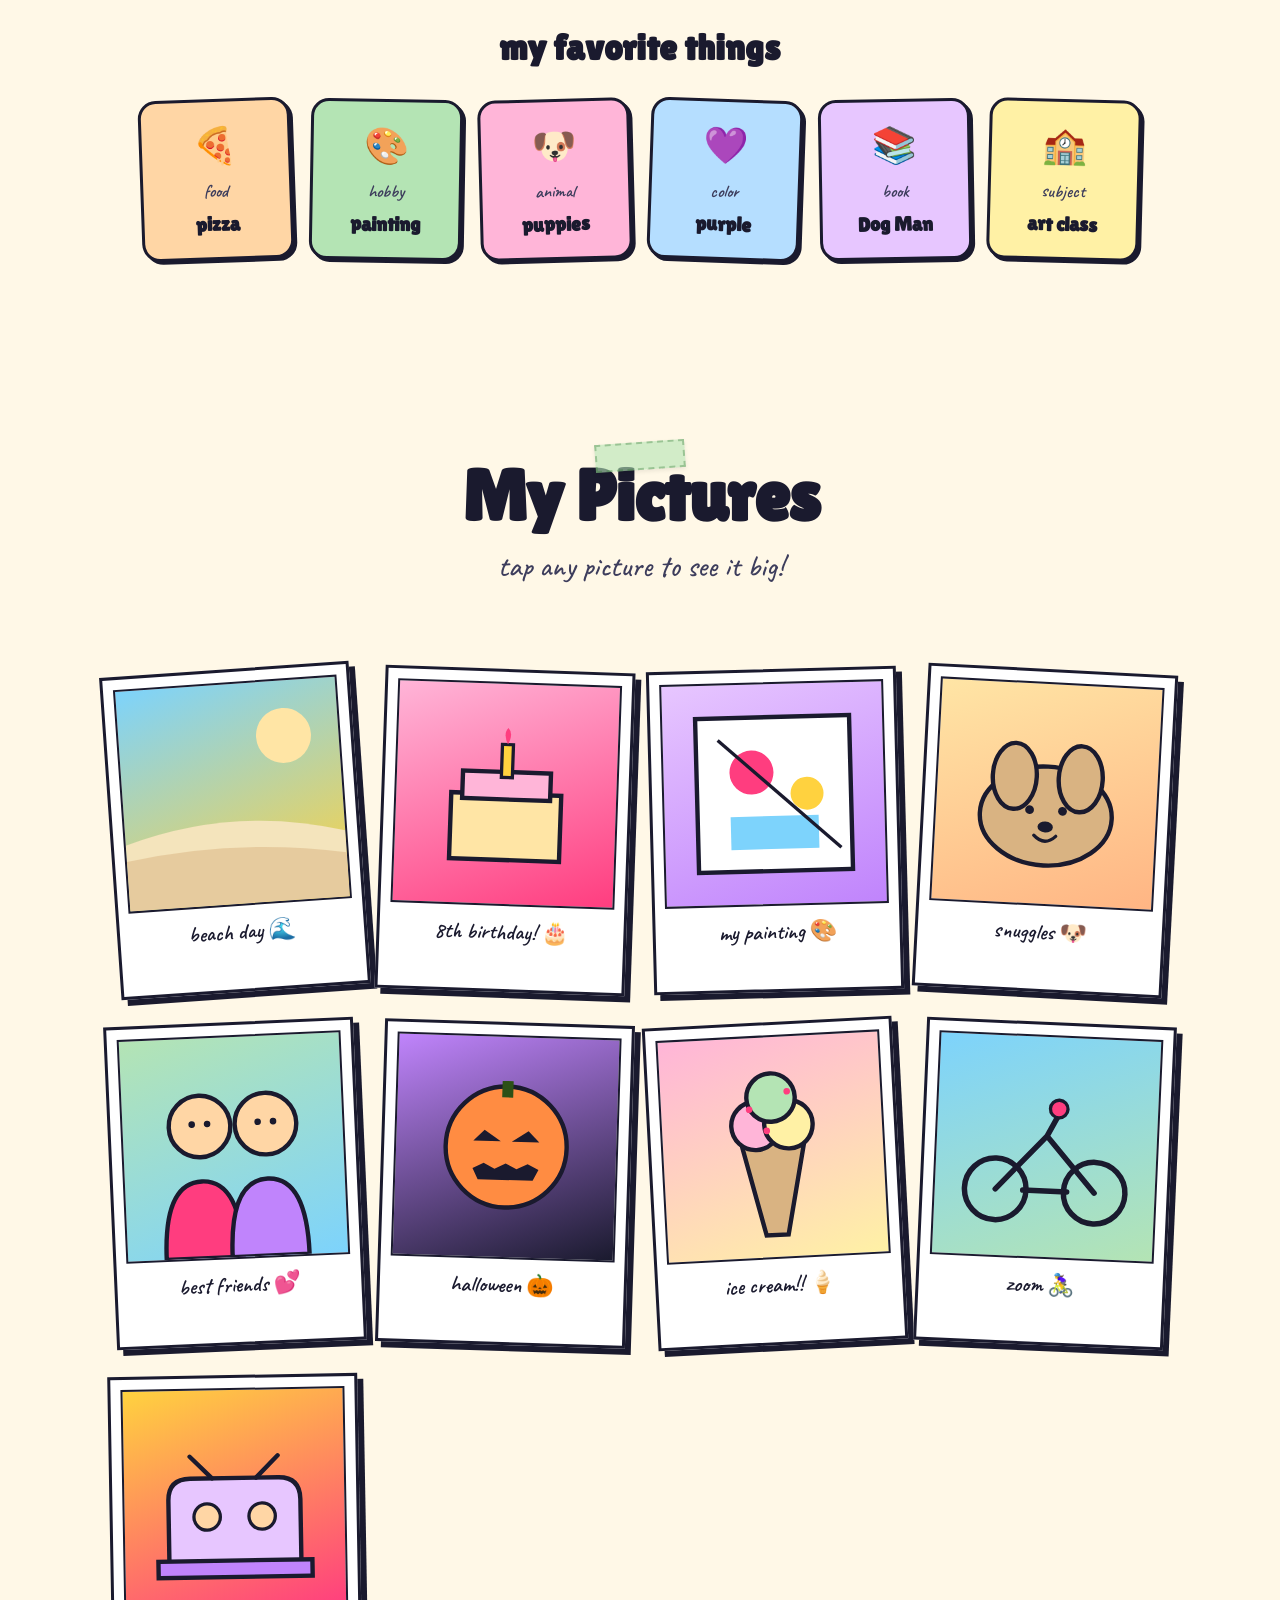
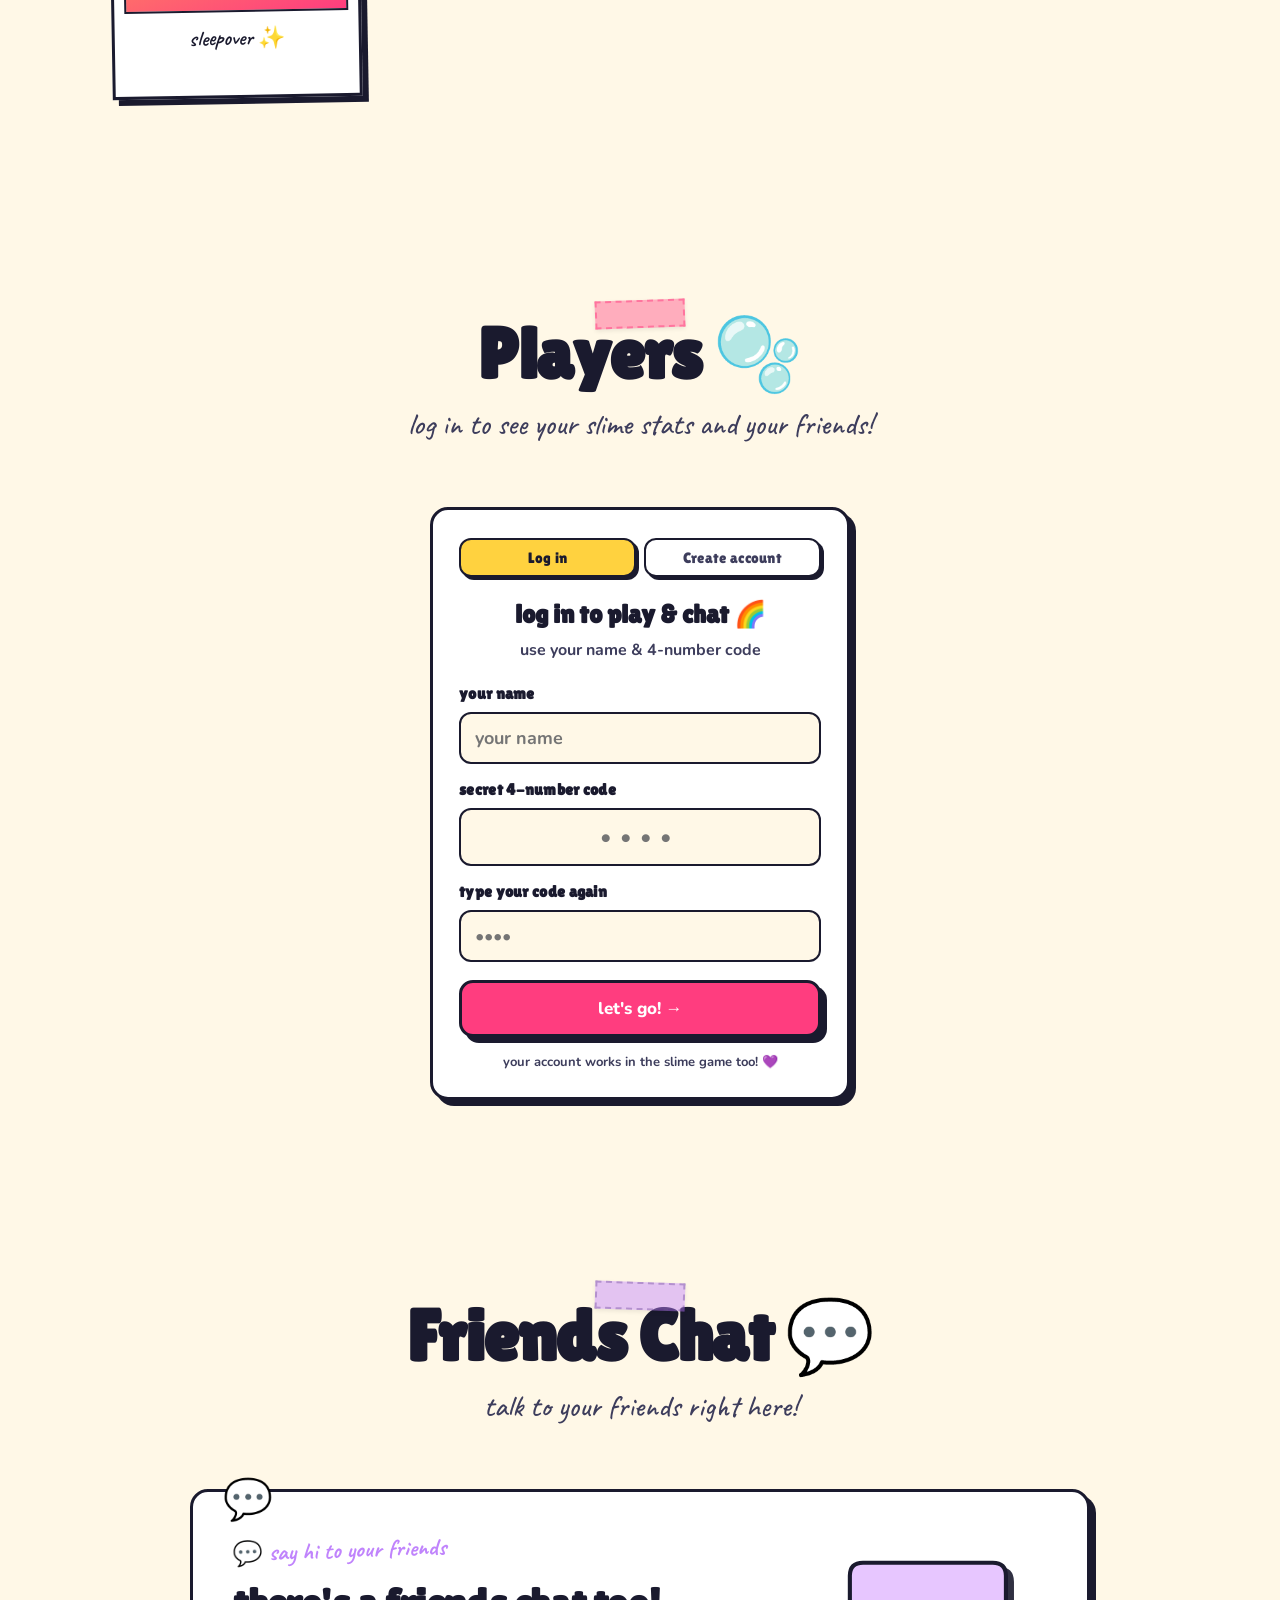
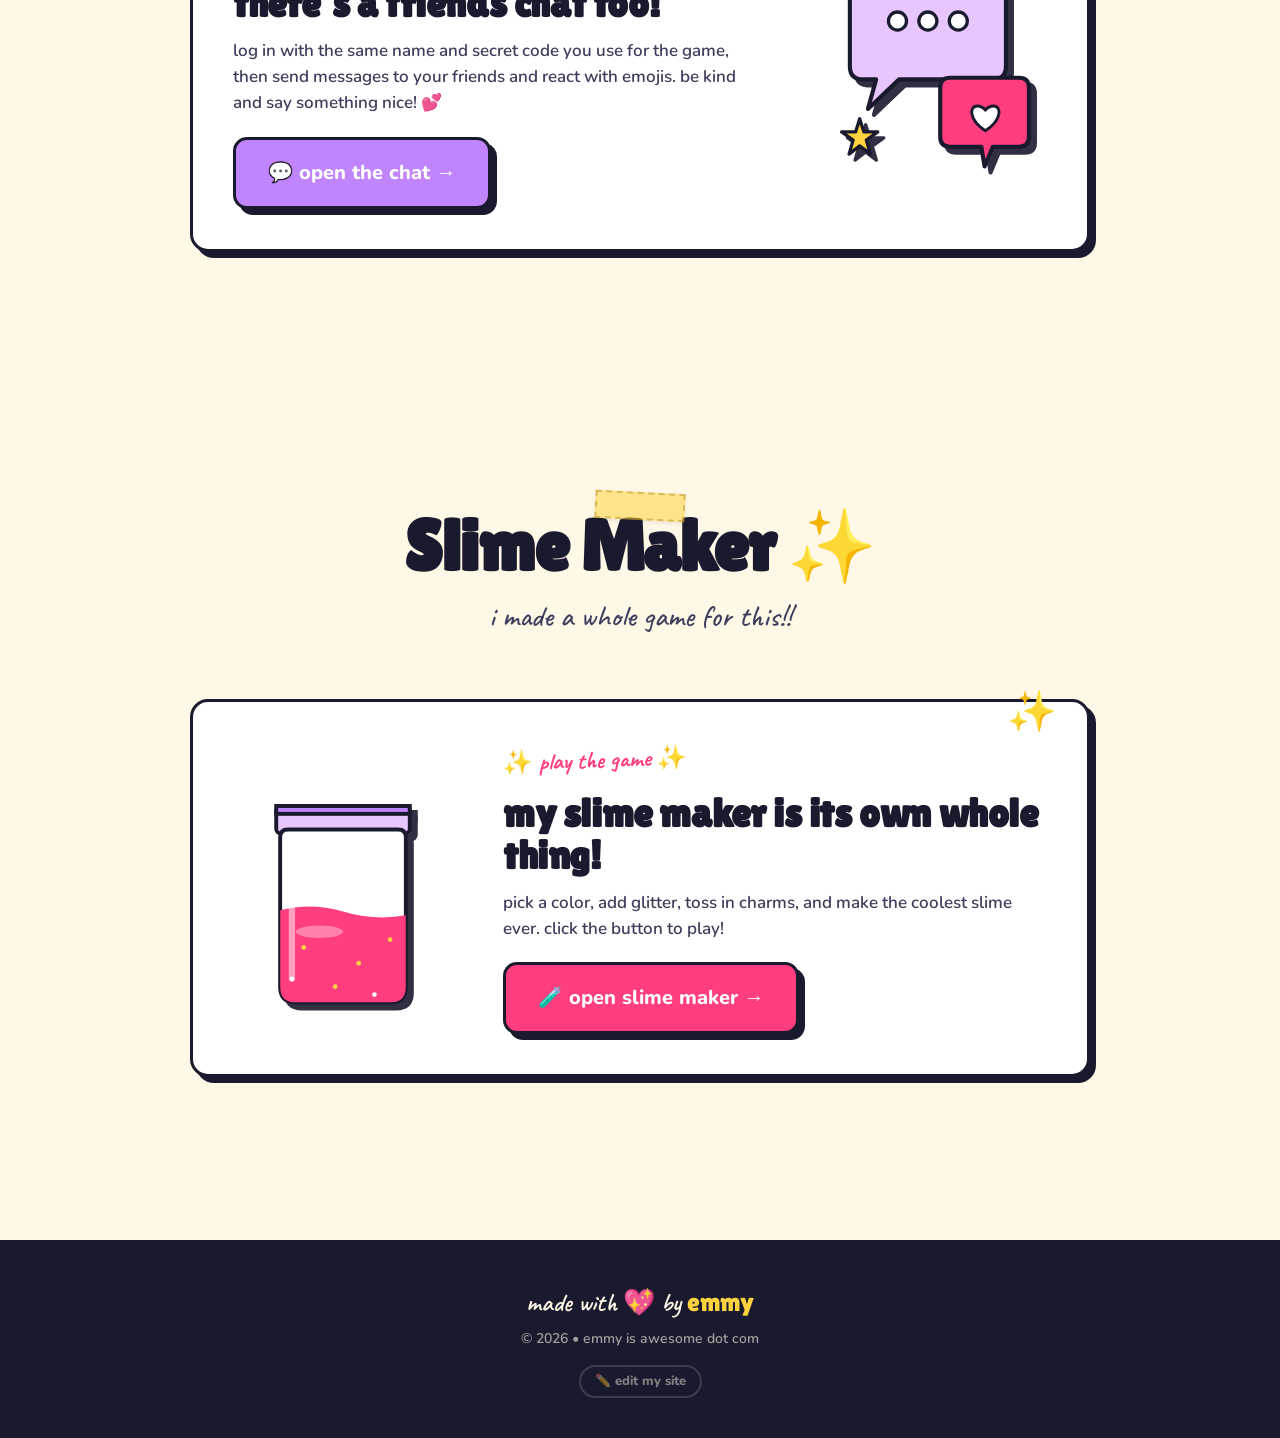
==== commit f1c31ca8: "Feature the friends chat: dedicated scrapbook section + hero CTA Chat was only a nav link and a tiny" ====
--- a/index.html
+++ b/index.html
@@ -77,6 +77,7 @@
 
     <div class="home-ctas">
       <a href="/slimemaker" class="btn btn-primary" data-cms="home.ctaPrimary">make some slime →</a>
+      <a href="/chat" class="btn btn-chat" data-cms="home.ctaChat">💬 friends chat</a>
       <a href="#about" class="btn btn-ghost" data-cms="home.ctaGhost">meet emmy</a>
     </div>
 
@@ -262,7 +263,48 @@
   </div>
 </section>
 
-<section id="slime" class="page page-slime" data-screen-label="05 Slime Maker">
+<!-- ============================================= CHAT ============================================= -->
+<section id="chat" class="page page-chat" data-screen-label="05 Chat">
+  <div class="section-head reveal">
+    <span class="tape tape-lav"></span>
+    <h2 class="section-title" data-cms="chat.title">Friends Chat 💬</h2>
+    <p class="section-dek" data-cms="chat.dek">talk to your friends right here!</p>
+  </div>
+
+  <div class="chat-cta reveal">
+    <div class="chat-cta-copy">
+      <p class="chat-cta-kicker" data-cms="chat.ctaKicker">💬 say hi to your friends</p>
+      <h3 class="chat-cta-title" data-cms="chat.ctaTitle">there's a friends chat too!</h3>
+      <p class="chat-cta-text" data-cms="chat.ctaText">log in with the same name and secret code you use for the game, then send messages to your friends and react with emojis. be kind and say something nice! 💕</p>
+      <a href="/chat" class="btn btn-chat btn-big chat-cta-btn" data-cms="chat.ctaBtn">💬 open the chat →</a>
+    </div>
+
+    <!-- Decorative speech bubbles -->
+    <div class="chat-cta-art" aria-hidden="true">
+      <svg viewBox="0 0 280 300" preserveAspectRatio="xMidYMid meet">
+        <!-- big lavender bubble with typing dots -->
+        <path d="M40 40 Q40 24 56 24 L214 24 Q230 24 230 40 L230 150 Q230 166 214 166 L100 166 L62 202 L72 166 L56 166 Q40 166 40 150 Z"
+              fill="#E7C6FF" stroke="#1a1a2e" stroke-width="5" stroke-linejoin="round"/>
+        <circle cx="98" cy="95" r="11" fill="#fff" stroke="#1a1a2e" stroke-width="4"/>
+        <circle cx="135" cy="95" r="11" fill="#fff" stroke="#1a1a2e" stroke-width="4"/>
+        <circle cx="172" cy="95" r="11" fill="#fff" stroke="#1a1a2e" stroke-width="4"/>
+        <!-- small pink bubble with a heart -->
+        <path d="M150 176 Q150 164 162 164 L246 164 Q258 164 258 176 L258 236 Q258 248 246 248 L214 248 L204 272 L200 248 L162 248 Q150 248 150 236 Z"
+              fill="#FF3D7F" stroke="#1a1a2e" stroke-width="5" stroke-linejoin="round"/>
+        <g transform="translate(180,186) scale(0.5)">
+          <path d="M50 85 C 10 60 10 25 30 25 C 42 25 50 35 50 35 C 50 35 58 25 70 25 C 90 25 90 60 50 85 Z"
+                fill="#fff" stroke="#1a1a2e" stroke-width="7" stroke-linejoin="round"/>
+        </g>
+        <!-- yellow star accent -->
+        <path d="M52 214 L57 230 L74 230 L60 240 L65 257 L52 247 L39 257 L44 240 L30 230 L47 230 Z"
+              fill="#FFD23F" stroke="#1a1a2e" stroke-width="4" stroke-linejoin="round"/>
+      </svg>
+    </div>
+  </div>
+</section>
+
+<!-- ============================================= SLIME MAKER ============================================= -->
+<section id="slime" class="page page-slime" data-screen-label="06 Slime Maker">
   <div class="section-head reveal">
     <span class="tape tape-yellow"></span>
     <h2 class="section-title" data-cms="slime.title">Slime Maker ✨</h2>
--- a/styles.css
+++ b/styles.css
@@ -631,6 +631,72 @@
   font-weight: 500;
 }
 
+/* ============ CHAT FEATURE (mirrors the Slime Maker CTA) ============ */
+.chat-cta {
+  display: grid;
+  grid-template-columns: 1fr auto;
+  gap: 50px;
+  align-items: center;
+  max-width: 900px;
+  margin: 0 auto;
+  background: #fff;
+  border: 3px solid var(--ink);
+  border-radius: var(--radius);
+  padding: 40px;
+  box-shadow: var(--shadow-pop);
+  position: relative;
+}
+.chat-cta::before {
+  content: '💬';
+  position: absolute;
+  top: -22px; left: 30px;
+  font-size: 40px;
+  animation: wobble 3s ease-in-out infinite;
+}
+@media (max-width: 760px) {
+  .chat-cta { grid-template-columns: 1fr; gap: 24px; padding: 28px; text-align: center; }
+}
+.chat-cta-art {
+  width: 230px;
+  filter: drop-shadow(6px 6px 0 rgba(26, 26, 46, 0.9));
+}
+.chat-cta-art svg { width: 100%; height: auto; }
+@media (max-width: 760px) {
+  .chat-cta-art { width: 200px; margin: 0 auto; grid-row: 1; }
+}
+.chat-cta-copy { display: flex; flex-direction: column; gap: 14px; }
+.chat-cta-kicker {
+  font-family: 'Caveat', cursive;
+  font-size: 24px;
+  color: var(--lav);
+  margin: 0;
+  font-weight: 700;
+  transform: rotate(-2deg);
+  align-self: flex-start;
+}
+@media (max-width: 760px) { .chat-cta-kicker { align-self: center; } }
+.chat-cta-title {
+  font-family: 'Lilita One', sans-serif;
+  font-size: clamp(28px, 4vw, 40px);
+  line-height: 1.05;
+  margin: 0;
+  color: var(--ink);
+  letter-spacing: -0.01em;
+}
+.chat-cta-text {
+  font-size: 17px;
+  margin: 0;
+  color: var(--ink-soft);
+  line-height: 1.55;
+}
+.chat-cta-btn { align-self: flex-start; width: auto; margin-top: 6px; }
+@media (max-width: 760px) { .chat-cta-btn { align-self: center; } }
+
+/* Lavender accent button used for chat CTAs. */
+.btn-chat { background: var(--lav); color: #fff; }
+.btn-chat:hover { transform: translate(-2px, -2px); box-shadow: 8px 8px 0 var(--ink); }
+.btn-chat:active { transform: translate(3px, 3px); box-shadow: 2px 2px 0 var(--ink); }
+
 /* ============ FOOTER ============ */
 .footer {
   background: var(--ink);
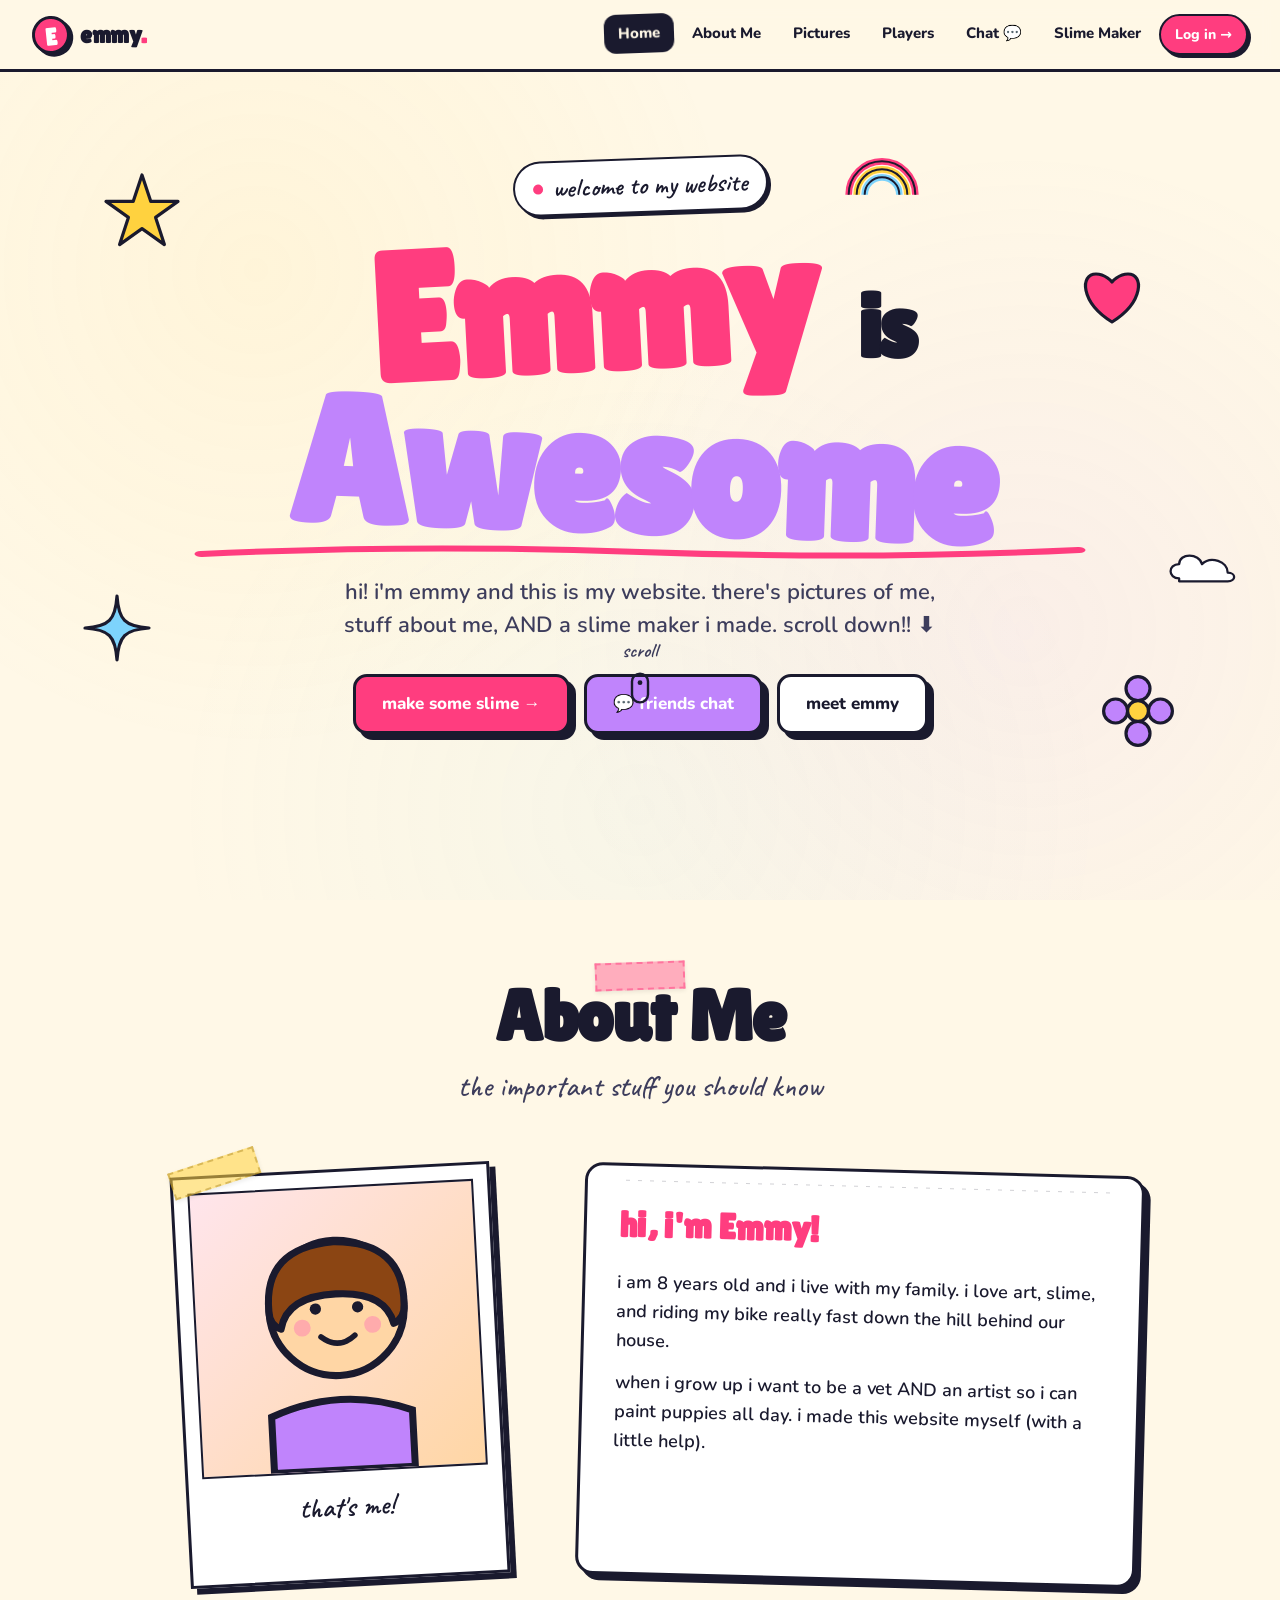
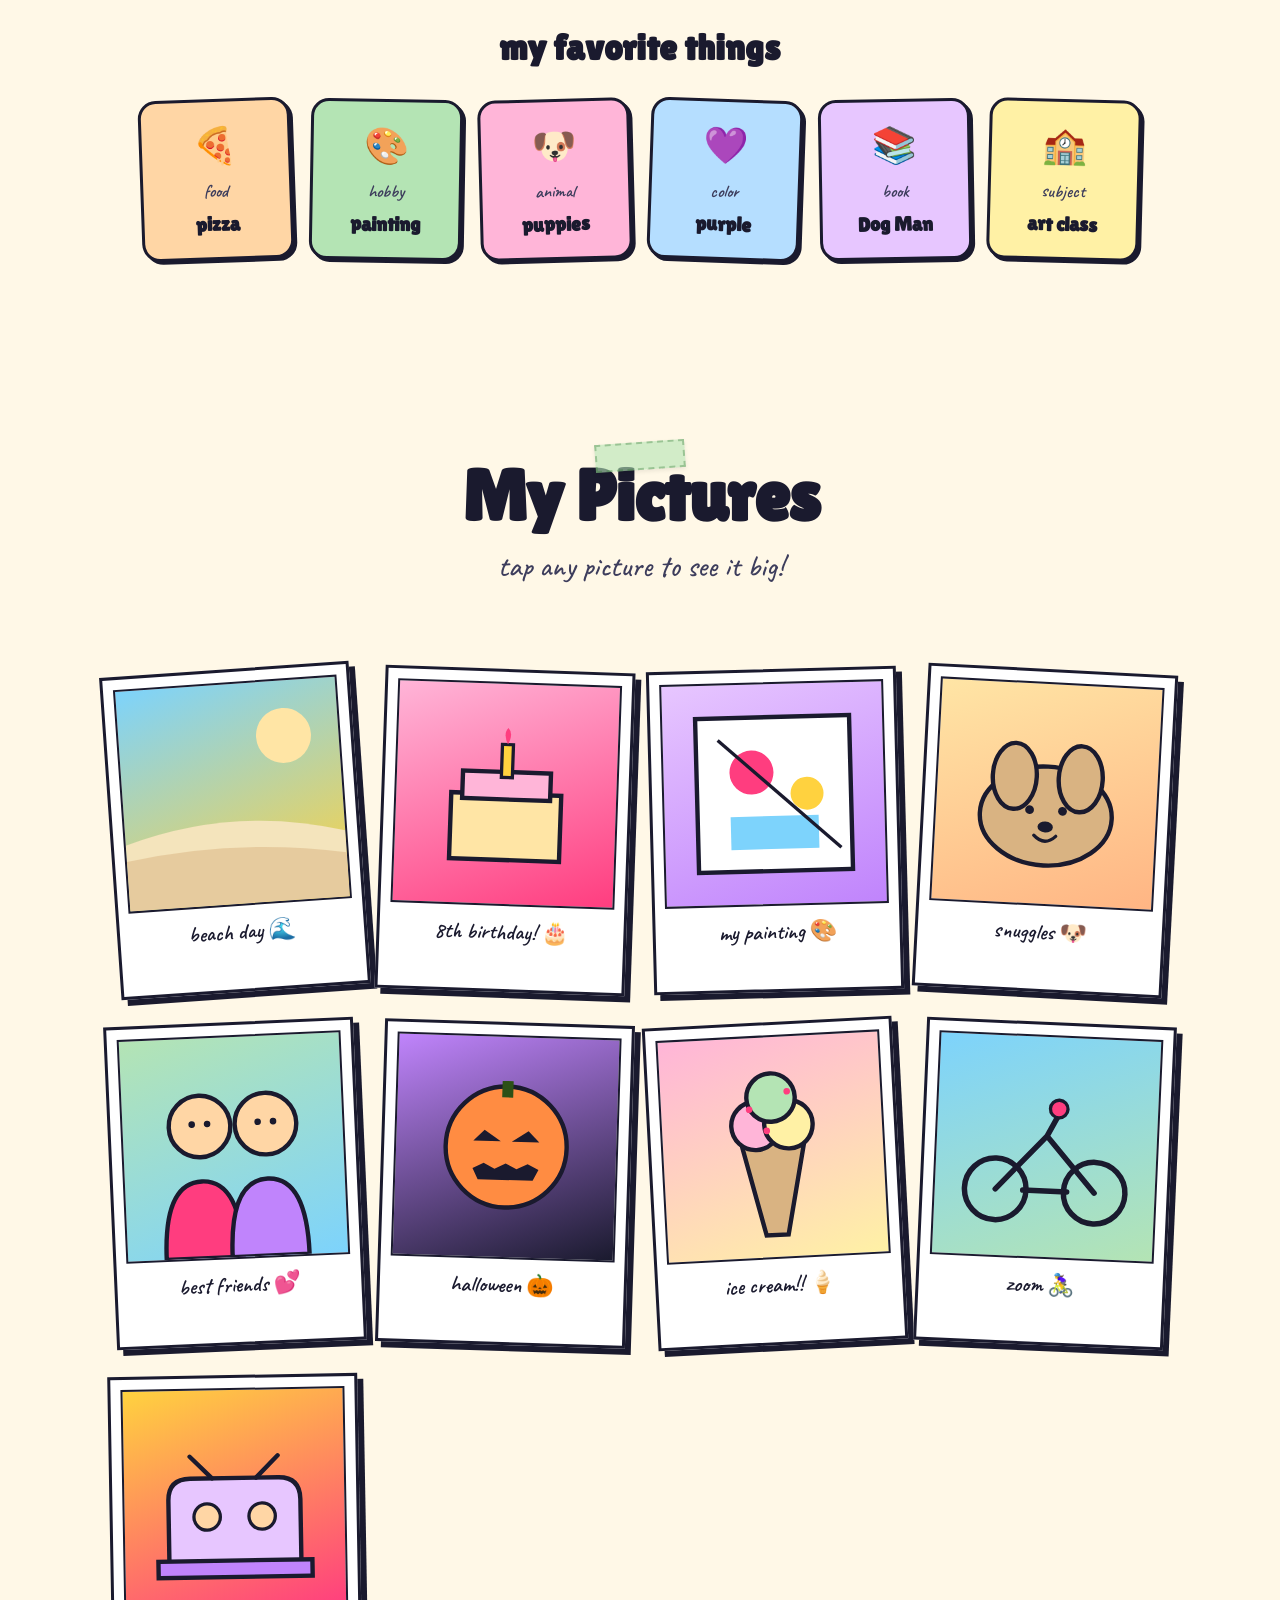
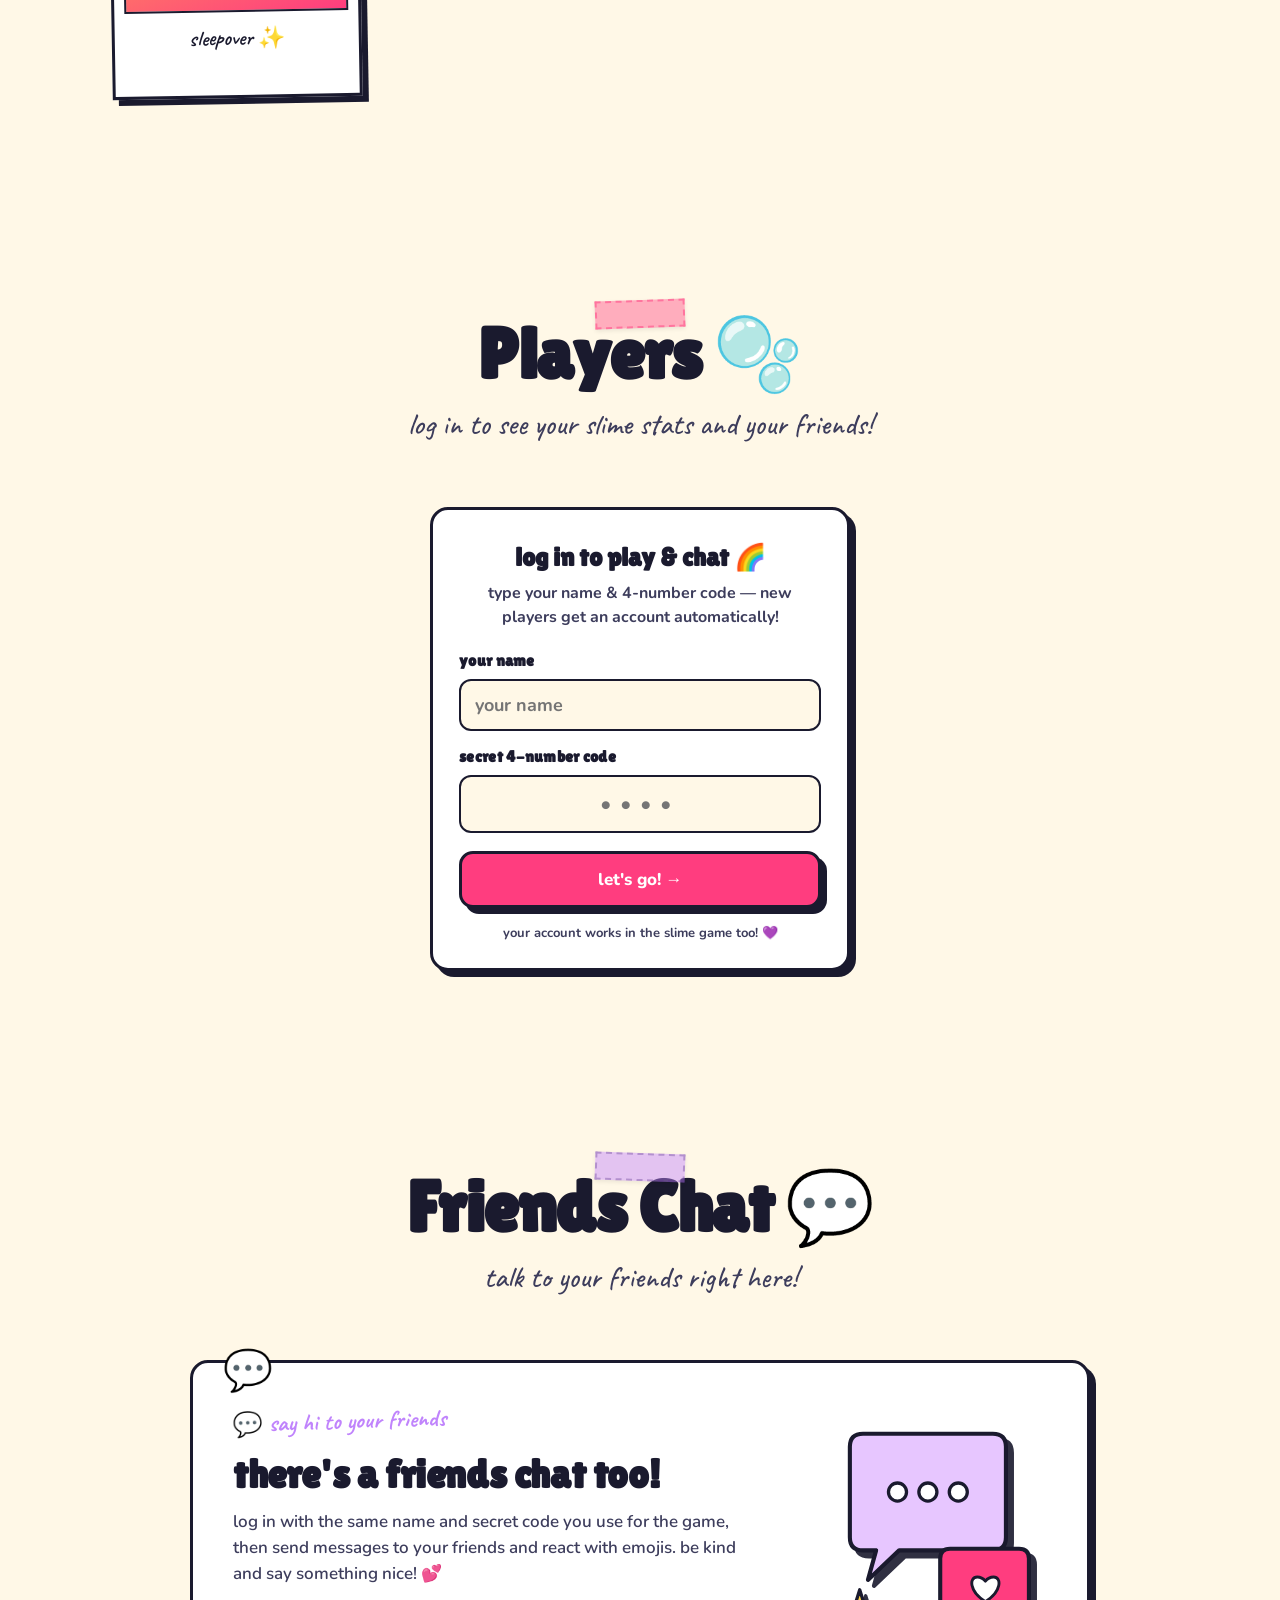
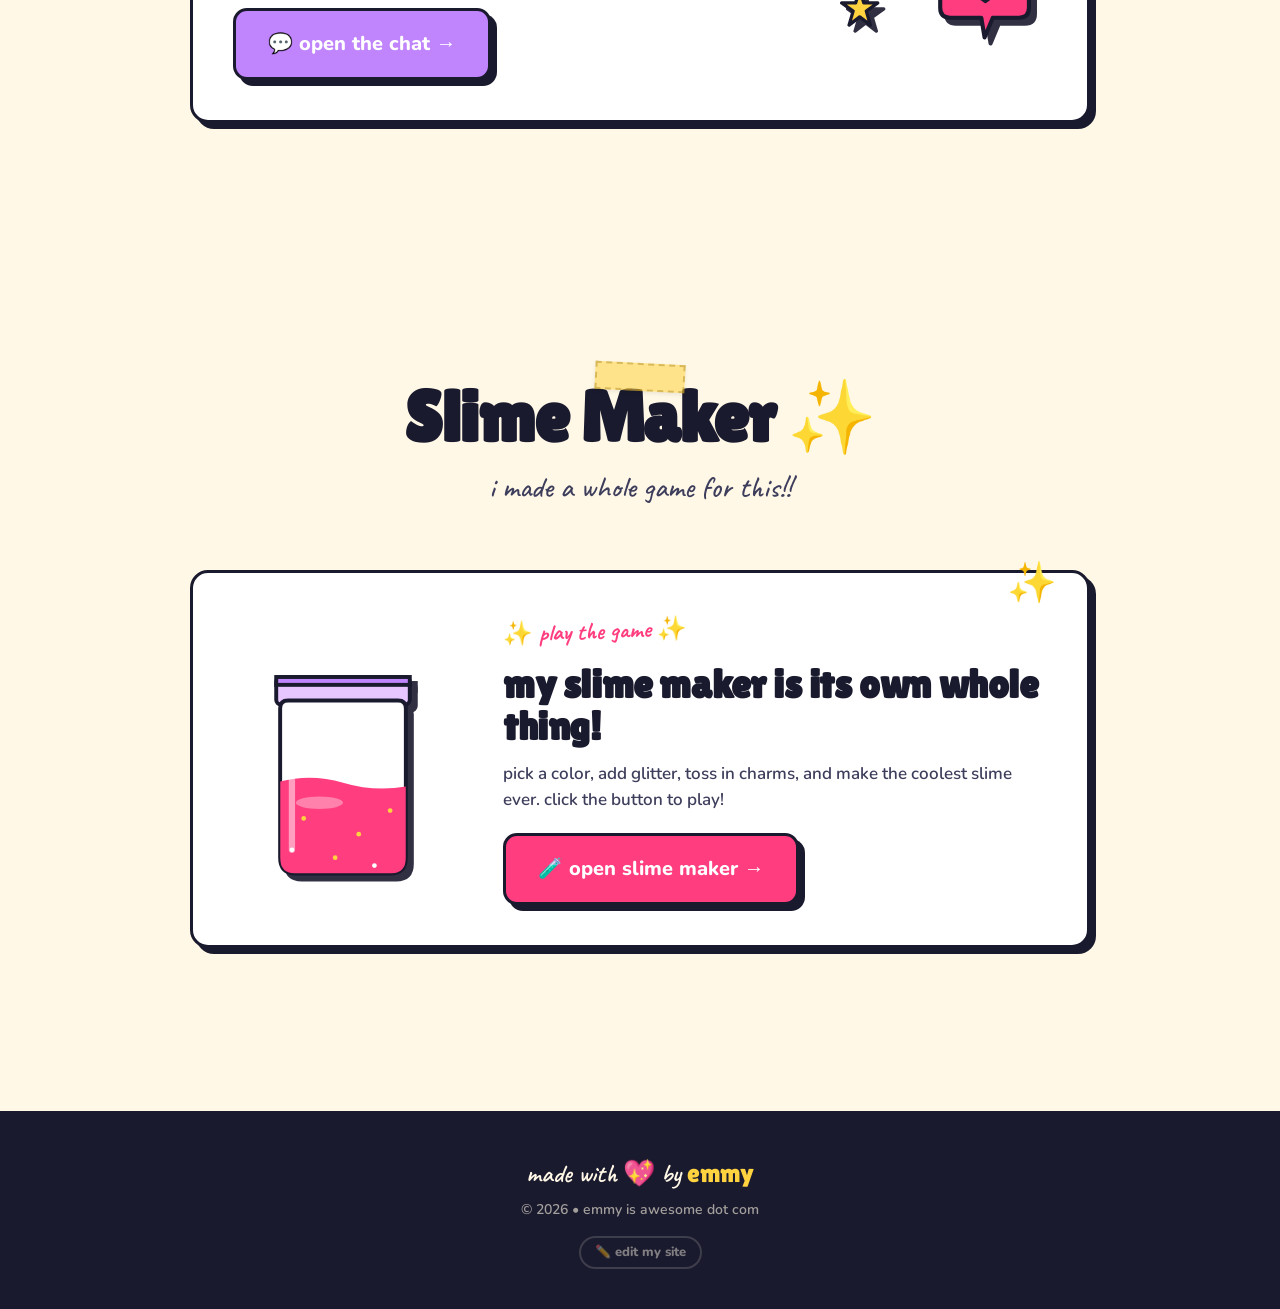
==== commit 8c1b578f: "Players login: enter the 4-digit code once (no confirm field) Same fix as the chat login, for the ho" ====
--- a/index.html
+++ b/index.html
@@ -226,12 +226,8 @@
 
   <!-- Logged out: same login as the slime game (shown by default; hidden once a session resolves) -->
   <div id="players-signin" class="players-card reveal">
-    <div class="auth-tabs">
-      <button type="button" class="auth-tab active" data-mode="login">Log in</button>
-      <button type="button" class="auth-tab" data-mode="signup">Create account</button>
-    </div>
     <h3 class="players-card-title" id="auth-title">log in to play &amp; chat 🌈</h3>
-    <p class="players-card-sub" id="auth-sub">use your name &amp; 4-number code</p>
+    <p class="players-card-sub" id="auth-sub">type your name &amp; 4-number code — new players get an account automatically!</p>
     <form id="login-form" class="login-form" autocomplete="off">
       <label class="login-label">your name
         <input id="login-username" type="text" maxlength="20" autocapitalize="off"
@@ -239,10 +235,6 @@
       </label>
       <label class="login-label">secret 4-number code
         <input id="login-code" type="text" inputmode="numeric" pattern="\d*"
-               maxlength="4" placeholder="••••" />
-      </label>
-      <label class="login-label" id="confirm-wrap" hidden>type your code again
-        <input id="login-code2" type="text" inputmode="numeric" pattern="\d*"
                maxlength="4" placeholder="••••" />
       </label>
       <p id="login-error" class="login-error" hidden></p>
